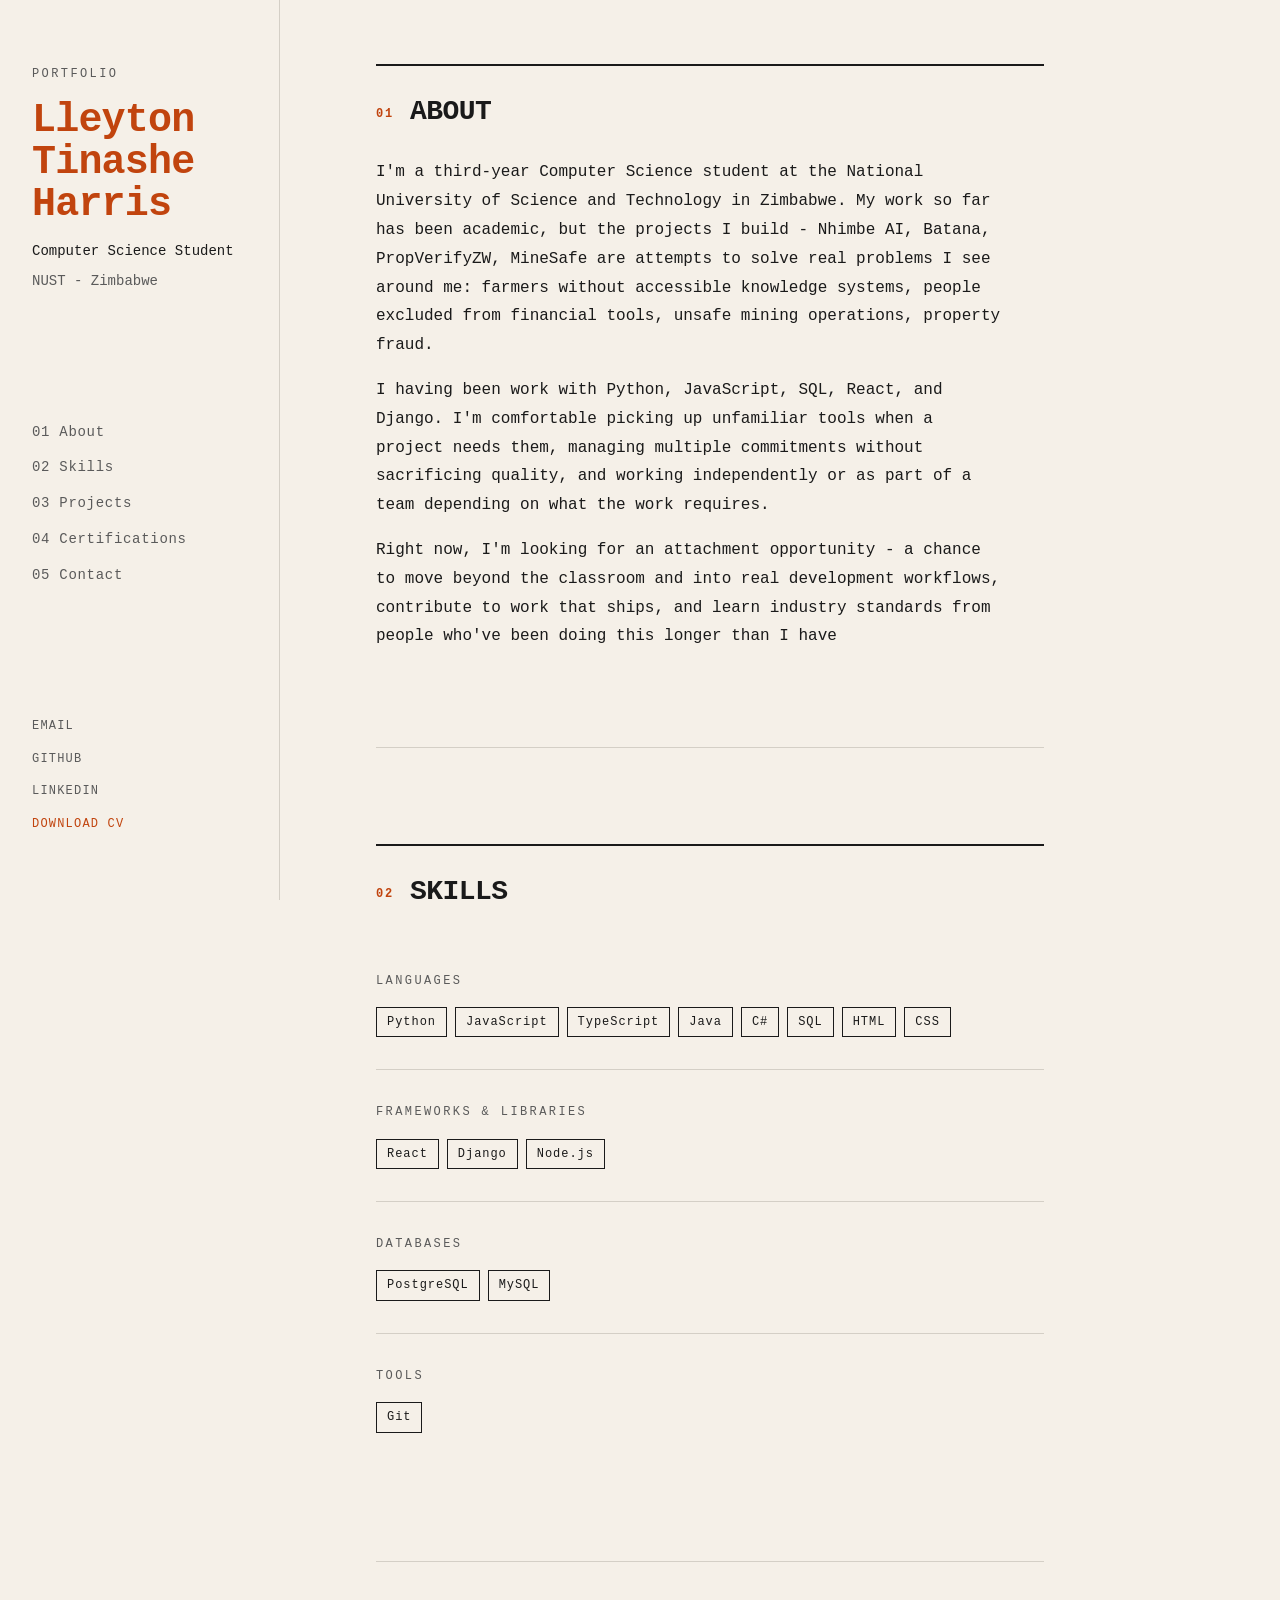
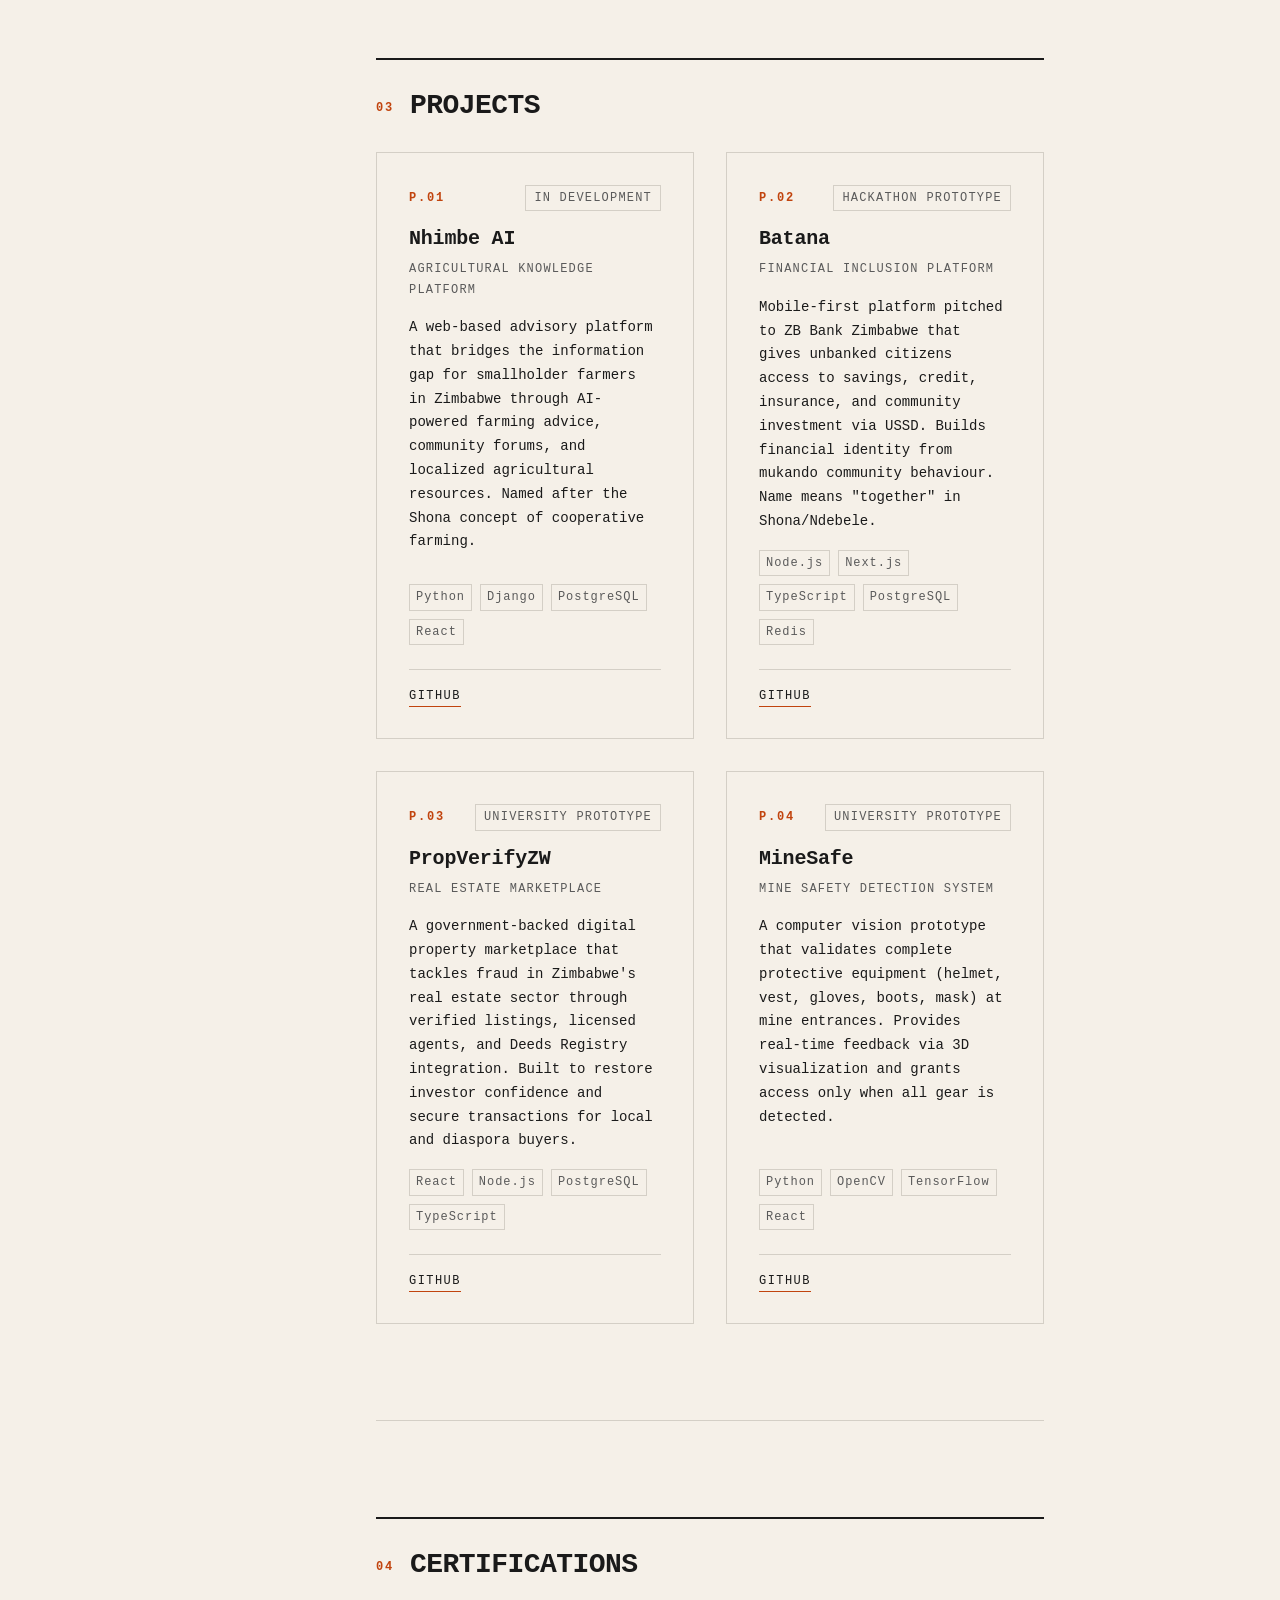
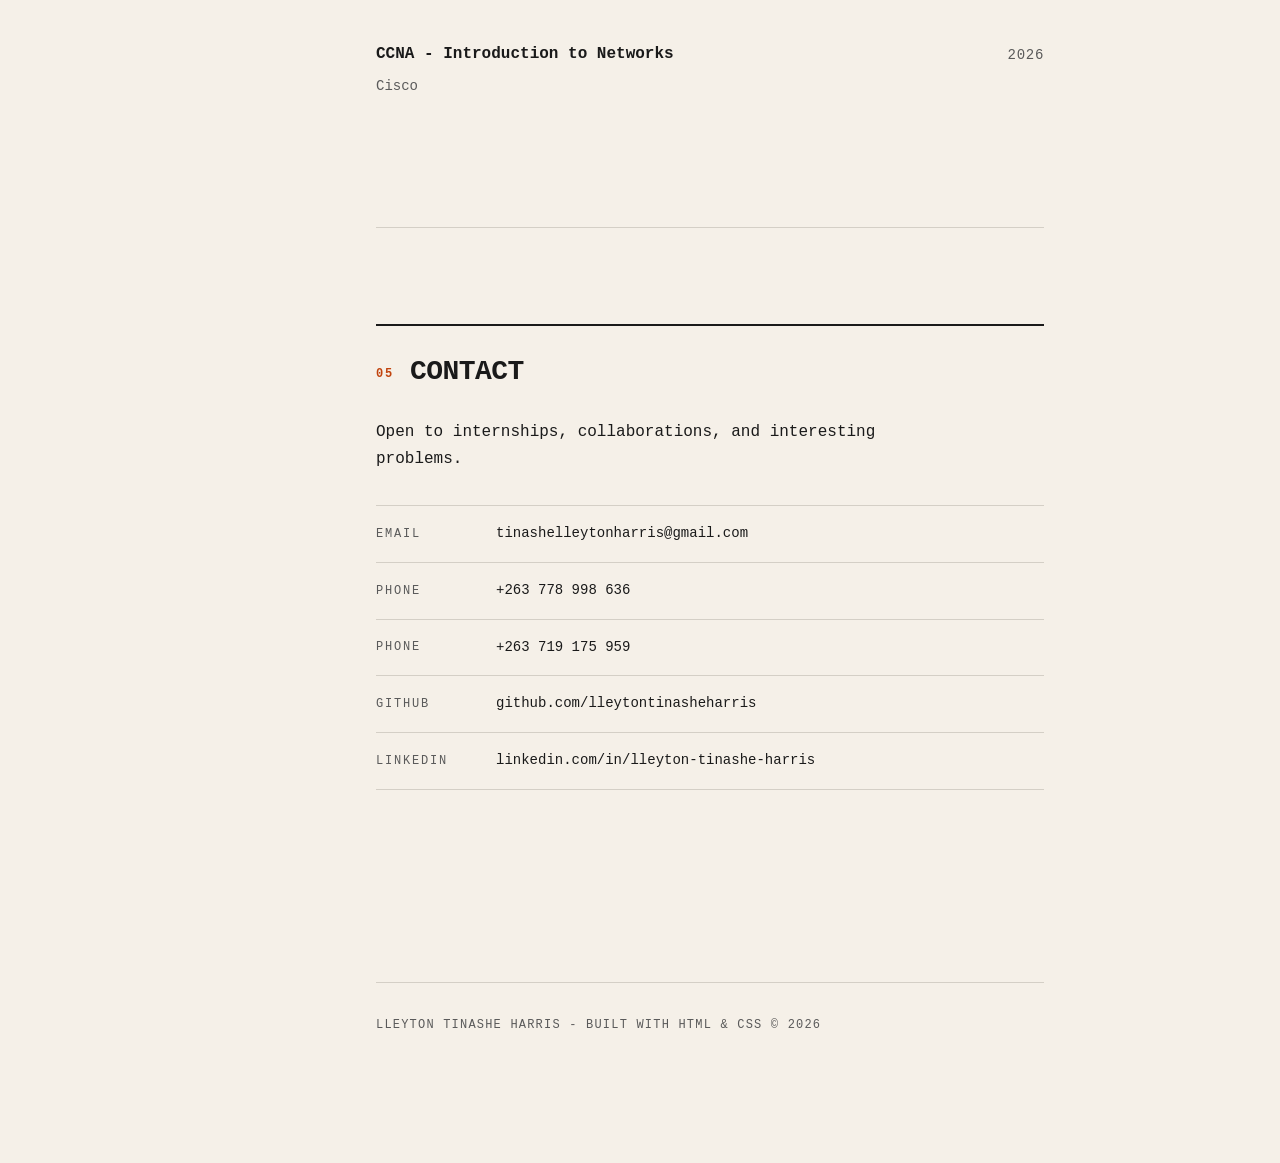
==== index.html @ 4289d94d "Improve skills section — bordered tags, add Java and C#" ====
<!DOCTYPE html>
<html lang="en">
  <head>
  <meta charset="UTF-8" />
  <meta name="viewport" content="width=device-width, initial-scale=1.0" />
  <meta
    name="description"
    content="Lleyton Tinashe Harris — Computer Science Student at NUST, Zimbabwe. 
    Builder of Nhimbe AI, Batana, PropVerifyZW, and MineSafe."
  />
  <meta name="author" content="Lleyton Tinashe Harris" />

  <!-- Open Graph -->
  <meta property="og:title" content="Lleyton Tinashe Harris — Portfolio" />
  <meta
    property="og:description"
    content="CS Student at NUST Zimbabwe. Building real solutions 
    for real African problems."
  />
  <meta property="og:type" content="website" />

  <!-- Favicons — all devices -->
  <link rel="icon" type="image/x-icon" href="favicon.ico" />
<link rel="icon" type="image/png" sizes="32x32" href="favicon-32x32.png" />
<link rel="icon" type="image/png" sizes="16x16" href="favicon-16x16.png" />
<link rel="apple-touch-icon" sizes="180x180" href="apple-touch-icon.png" />
<link rel="manifest" href="site.webmanifest" />

  <title>Lleyton Tinashe Harris</title>

  <link rel="stylesheet" href="style.css" />
</head>

  <body>

    <!-- ============================================================
         OUTER GRID WRAPPER
         Two columns: sidebar (fixed) + main (scrollable)
         On mobile this collapses to single column
    =============================================================== -->
    <div class="layout">


      <!-- ============================================================
           SIDEBAR
           Always visible. Contains identity + navigation + contact.
      =============================================================== -->
      <aside class="sidebar">

        <!-- Identity block -->
        <div class="sidebar__identity">
          <p class="sidebar__label">PORTFOLIO</p>
          <h1 class="sidebar__name">Lleyton<br />Tinashe<br />Harris</h1>
          <p class="sidebar__role">Computer Science Student</p>
          <p class="sidebar__institution">NUST - Zimbabwe</p>
        </div>

        <!-- Internal navigation -->
        <nav class="sidebar__nav" aria-label="Primary navigation">
          <ul>
            <li><a href="#about">01 About</a></li>
            <li><a href="#skills">02 Skills</a></li>
            <li><a href="#projects">03 Projects</a></li>
            <li><a href="#certifications">04 Certifications</a></li>
            <li><a href="#contact">05 Contact</a></li>
          </ul>
        </nav>

        <!-- Sidebar contact/links -->
        <div class="sidebar__links">

          <a
            href="mailto:tinashelleytonharris@gmail.com"
            class="sidebar__link"
          >
            Email
          </a>

          <a
            href="https://github.com/lleytontinasheharris"
            class="sidebar__link"
            target="_blank"
            rel="noopener noreferrer"
          >
            GitHub
          </a>

          <a
            href="https://linkedin.com/in/lleyton-tinashe-harris"
            class="sidebar__link"
            target="_blank"
            rel="noopener noreferrer"
          >
            LinkedIn
          </a>

          
          
          <a
             href="lleyton-harris-cv.pdf"
  class="sidebar__link sidebar__link--accent"
  download="Lleyton_Tinashe_Harris_CV.pdf"
          >
            Download CV
          </a>
         

        </div>

      </aside>
      <!-- /SIDEBAR -->


      <!-- ============================================================
           MAIN CONTENT
           Scrollable. Five sections.
      =============================================================== -->
      <main class="main">


        <!-- ── SECTION 01: ABOUT ──────────────────────────────────── -->
        <section id="about" class="section">

          <div class="section__header">
            <span class="section__number">01</span>
            <h2 class="section__title">About</h2>
          </div>

          <div class="section__body">

            
            <p>
               I'm a third-year Computer Science student at the National University of 
          Science and Technology in Zimbabwe. My work so far has been academic, but 
  the projects I build - Nhimbe AI, Batana, PropVerifyZW, MineSafe are 
  attempts to solve real problems I see around me: farmers without accessible 
  knowledge systems, people excluded from financial tools, unsafe mining 
  operations, property fraud.
            </p>
            <p>
               I having been work with Python, JavaScript, SQL, React, and Django. I'm 
  comfortable picking up unfamiliar tools when a project needs them, managing 
  multiple commitments without sacrificing quality, and working independently 
  or as part of a team depending on what the work requires.
            </p>
            <p>
              Right now, I'm looking for an attachment opportunity - a chance to move 
  beyond the classroom and into real development workflows, contribute to 
  work that ships, and learn industry standards from people who've been 
  doing this longer than I have
            </p>

          </div>

        </section>
        <!-- /ABOUT -->


        <!-- ── SECTION 02: SKILLS ─────────────────────────────────────── -->
<section id="skills" class="section">

  <div class="section__header">
    <span class="section__number">02</span>
    <h2 class="section__title">Skills</h2>
  </div>

  <div class="section__body">

    <div class="skills__group">
      <h3 class="skills__category">Languages</h3>
      <ul class="skills__list">
        <li class="skills__tag">Python</li>
        <li class="skills__tag">JavaScript</li>
        <li class="skills__tag">TypeScript</li>
        <li class="skills__tag">Java</li>
        <li class="skills__tag">C#</li>
        <li class="skills__tag">SQL</li>
        <li class="skills__tag">HTML</li>
        <li class="skills__tag">CSS</li>
      </ul>
    </div>

    <div class="skills__group">
      <h3 class="skills__category">Frameworks &amp; Libraries</h3>
      <ul class="skills__list">
        <li class="skills__tag">React</li>
        <li class="skills__tag">Django</li>
        <li class="skills__tag">Node.js</li>
      </ul>
    </div>

    <div class="skills__group">
      <h3 class="skills__category">Databases</h3>
      <ul class="skills__list">
        <li class="skills__tag">PostgreSQL</li>
        <li class="skills__tag">MySQL</li>
      </ul>
    </div>

    <div class="skills__group">
      <h3 class="skills__category">Tools</h3>
      <ul class="skills__list">
        <li class="skills__tag">Git</li>
      </ul>
    </div>

  </div>

</section>
<!-- /SKILLS -->
        <!-- /SKILLS -->


        <!-- ── SECTION 03: PROJECTS ───────────────────────────────── -->
<section id="projects" class="section">

  <div class="section__header">
    <span class="section__number">03</span>
    <h2 class="section__title">Projects</h2>
  </div>

  <div class="section__body">
    <div class="projects__grid">


      <!-- PROJECT 01: Nhimbe AI -->
      <article class="project">
        <div class="project__meta">
          <span class="project__index">P.01</span>
          <span class="project__status">In Development</span>
        </div>
        <h3 class="project__name">Nhimbe AI</h3>
        <p class="project__type">Agricultural Knowledge Platform</p>
        <p class="project__description">
          A web-based advisory platform that bridges the information gap 
          for smallholder farmers in Zimbabwe through AI-powered farming 
          advice, community forums, and localized agricultural resources. 
          Named after the Shona concept of cooperative farming.
        </p>
        <ul class="project__stack">
          <li>Python</li>
          <li>Django</li>
          <li>PostgreSQL</li>
          <li>React</li>
        </ul>
        <div class="project__links">
          <a href="https://github.com/lleytontinasheharris/NhimbeAI" class="project__link">GitHub</a>
        </div>
      </article>


      <!-- PROJECT 02: Batana -->
      <article class="project">
        <div class="project__meta">
          <span class="project__index">P.02</span>
          <span class="project__status">Hackathon Prototype</span>
        </div>
        <h3 class="project__name">Batana</h3>
        <p class="project__type">Financial Inclusion Platform</p>
        <p class="project__description">
          Mobile-first platform pitched to ZB Bank Zimbabwe that gives 
          unbanked citizens access to savings, credit, insurance, and 
          community investment via USSD. Builds financial identity from 
          mukando community behaviour. Name means "together" in Shona/Ndebele.
        </p>
        <ul class="project__stack">
          <li>Node.js</li>
          <li>Next.js</li>
          <li>TypeScript</li>
          <li>PostgreSQL</li>
          <li>Redis</li>
        </ul>
        <div class="project__links">
          <a href="https://github.com/lleytontinasheharris/Batana" class="project__link">GitHub</a>
        </div>
      </article>


      <!-- PROJECT 03: PropVerifyZW -->
      <article class="project">
        <div class="project__meta">
          <span class="project__index">P.03</span>
          <span class="project__status">University Prototype</span>
        </div>
        <h3 class="project__name">PropVerifyZW</h3>
        <p class="project__type">Real Estate Marketplace</p>
        <p class="project__description">
          A government-backed digital property marketplace that tackles 
          fraud in Zimbabwe's real estate sector through verified listings, 
          licensed agents, and Deeds Registry integration. Built to restore 
          investor confidence and secure transactions for local and diaspora buyers.
        </p>
        <ul class="project__stack">
          <li>React</li>
          <li>Node.js</li>
          <li>PostgreSQL</li>
          <li>TypeScript</li>
        </ul>
        <div class="project__links">
          <a href="https://github.com/lleytontinasheharris/PropVerifyZW" class="project__link">GitHub</a>
        </div>
      </article>


      <!-- PROJECT 04: MineSafe -->
      <article class="project">
        <div class="project__meta">
          <span class="project__index">P.04</span>
          <span class="project__status">University Prototype</span>
        </div>
        <h3 class="project__name">MineSafe</h3>
        <p class="project__type">Mine Safety Detection System</p>
        <p class="project__description">
          A computer vision prototype that validates complete protective 
          equipment (helmet, vest, gloves, boots, mask) at mine entrances. 
          Provides real-time feedback via 3D visualization and grants access 
          only when all gear is detected.
        </p>
        <ul class="project__stack">
          <li>Python</li>
          <li>OpenCV</li>
          <li>TensorFlow</li>
          <li>React</li>
        </ul>
        <div class="project__links">
          <a href="https://github.com/lleytontinasheharris/MineSafe" class="project__link">GitHub</a>
        </div>
      </article>


    </div>
  </div>

</section>
        <!-- /PROJECTS -->


        <!-- ── SECTION 04: CERTIFICATIONS ─────────────────────────── -->
        <section id="certifications" class="section">

          <div class="section__header">
            <span class="section__number">04</span>
            <h2 class="section__title">Certifications</h2>
          </div>

          <div class="section__body">

            <div class="cert">
              <div class="cert__body">
                <h3 class="cert__name">
                  CCNA - Introduction to Networks
                </h3>
                <p class="cert__issuer">Cisco</p>
                <!-- PLACEHOLDER: Confirm whether 2026 is
                     completion or expiry year -->
                <p class="cert__year">2026</p>
                <!-- PLACEHOLDER: Add credential ID and/or
                     verification URL if available -->
                <!--
                <p class="cert__id">Credential ID: [ID HERE]</p>
                <a
                  href="[VERIFICATION URL]"
                  class="cert__verify"
                  target="_blank"
                  rel="noopener noreferrer"
                >
                  Verify
                </a>
                -->
              </div>
            </div>

          </div>

        </section>
        <!-- /CERTIFICATIONS -->


        <!-- ── SECTION 05: CONTACT ────────────────────────────────── -->
        <section id="contact" class="section">

          <div class="section__header">
            <span class="section__number">05</span>
            <h2 class="section__title">Contact</h2>
          </div>

          <div class="section__body">

            <p class="contact__line">
              Open to internships,
              collaborations, and interesting problems.
            </p>

            <div class="contact__details">

              <div class="contact__item">
                <span class="contact__label">EMAIL</span>
                <a
                  href="mailto:tinashelleytonharris@gmail.com"
                  class="contact__value"
                >
                  tinashelleytonharris@gmail.com
                </a>
              </div>

              <div class="contact__item">
                <span class="contact__label">PHONE</span>
                <a
                  href="tel:+263778998636"
                  class="contact__value"
                >
                  +263 778 998 636
                </a>
              </div>

              <div class="contact__item">
                <span class="contact__label">PHONE</span>
                <a
                  href="tel:+263719175959"
                  class="contact__value"
                >
                  +263 719 175 959
                </a>
              </div>

              <div class="contact__item">
                <span class="contact__label">GITHUB</span>
                <a
                  href="https://github.com/lleytontinasheharris"
                  class="contact__value"
                  target="_blank"
                  rel="noopener noreferrer"
                >
                  github.com/lleytontinasheharris
                </a>
              </div>

              <div class="contact__item">
                <span class="contact__label">LINKEDIN</span>
                <a
                  href="https://www.linkedin.com/in/lleyton-tinashe-harris-aba367307"
                  class="contact__value"
                  target="_blank"
                  rel="noopener noreferrer"
                >
                  linkedin.com/in/lleyton-tinashe-harris
                </a>
              </div>

            </div>

          </div>

        </section>
        <!-- /CONTACT -->


        <!-- Footer — inside main, below all sections -->
        <footer class="footer">
          <p>
            Lleyton Tinashe Harris -
            Built with HTML & CSS
            <!-- PLACEHOLDER: Update year if needed -->
            &copy; 2026
          </p>
        </footer>


      </main>
      <!-- /MAIN -->


    </div>
    <!-- /LAYOUT -->

  </body>
</html>
---- style.css ----
/* ================================================================
   LLEYTON TINASHE HARRIS — PORTFOLIO
   style.css
   
   Structure of this file:
   1. CSS Custom Properties (variables)
   2. Reset & Base
   3. Layout (Grid — sidebar + main)
   4. Sidebar
   5. Section structure (shared)
   6. About section
   7. Skills section
   8. Projects section
   9. Certifications section
   10. Contact section
   11. Footer
   12. Responsive (mobile — below 768px)
================================================================ */


/* ================================================================
   1. CSS CUSTOM PROPERTIES
   All colours, spacing, and font sizes defined once here.
   Change a value here and it updates everywhere.
================================================================ */

:root {

  /* Colour palette — 3 colours only */
  --color-bg:         #F5F0E8;   /* Aged paper — warm off-white        */
  --color-ink:        #1A1A1A;   /* Ink black — all text               */
  --color-accent:     #C1440E;   /* Oxide red — used sparingly         */

  /* Derived shades — still within the palette, not new colours */
  --color-ink-muted:  #5A5A5A;   /* For secondary text, labels         */
  --color-border:     #D4CFC6;   /* Subtle border — warm, not grey     */

  /* Typography */
  --font-primary: 'Courier New', Courier, monospace;

  /* Font sizes — desktop */
  --size-xs:    0.75rem;    /*  12px — labels, metadata     */
  --size-sm:    0.875rem;   /*  14px — secondary text       */
  --size-base:  1rem;       /*  16px — body text            */
  --size-md:    1.25rem;    /*  20px — project names        */
  --size-lg:    1.75rem;    /*  28px — section titles       */
  --size-xl:    2.5rem;     /*  40px — sidebar name         */
  --size-xxl:   3.5rem;     /*  56px — sidebar name large   */

  /* Spacing scale */
  --space-xs:   0.5rem;     /*   8px */
  --space-sm:   1rem;       /*  16px */
  --space-md:   2rem;       /*  32px */
  --space-lg:   4rem;       /*  64px */
  --space-xl:   6rem;       /*  96px */

  /* Layout */
  --sidebar-width: 280px;
}


/* ================================================================
   2. RESET & BASE
   Minimal reset — removes browser defaults that would fight the
   design. Sets the typographic and colour foundation.
================================================================ */

*,
*::before,
*::after {
  box-sizing: border-box;
  margin: 0;
  padding: 0;
}

html {
  /* Smooth scrolling for the sidebar anchor links */
  scroll-behavior: smooth;

  /* Prevents layout shift on pages with/without scrollbar */
  scrollbar-gutter: stable;
}

body {
  font-family: var(--font-primary);
  font-size: var(--size-base);
  line-height: 1.7;
  color: var(--color-ink);
  background-color: var(--color-bg);

  /* Prevents horizontal overflow on mobile */
  overflow-x: hidden;
}

/* Remove default list styles — we control this per component */
ul {
  list-style: none;
}

/* Base link reset — we style links per component */
a {
  color: inherit;
  text-decoration: none;
}

/* Images never overflow their container */
img {
  max-width: 100%;
  display: block;
}

/* Remove default button styles if we ever add one */
button {
  font-family: var(--font-primary);
  cursor: pointer;
  border: none;
  background: none;
}


/* ================================================================
   3. LAYOUT
   CSS Grid — two columns on desktop.
   Sidebar is fixed width. Main takes all remaining space.
================================================================ */

.layout {
  display: grid;
  grid-template-columns: var(--sidebar-width) 1fr;
  min-height: 100vh;
}


/* ================================================================
   4. SIDEBAR
   Fixed to the viewport. Always visible while main scrolls.
   Contains identity, navigation, and external links.
================================================================ */

.sidebar {
  position: sticky;
  top: 0;
  height: 100vh;

  /* Stacks identity, nav, and links vertically with space between */
  display: flex;
  flex-direction: column;
  justify-content: space-between;

  padding: var(--space-lg) var(--space-md);

  /* Right border separates sidebar from main — using warm border */
  border-right: 1px solid var(--color-border);

  /* Sidebar does not scroll with the page */
  overflow: hidden;
}

/* ── Sidebar: Identity block ──────────────────────────────────── */

.sidebar__label {
  font-size: var(--size-xs);
  letter-spacing: 0.2em;
  color: var(--color-ink-muted);
  margin-bottom: var(--space-sm);
}

.sidebar__name {
  /* The largest text on the page — your name dominates the sidebar */
  font-size: var(--size-xl);
  font-weight: bold;
  line-height: 1.05;
  letter-spacing: -0.02em;

  /* Oxide red — your name is the one accent use in the sidebar */
  color: var(--color-accent);

  margin-bottom: var(--space-sm);
}

.sidebar__role {
  font-size: var(--size-sm);
  color: var(--color-ink);
  line-height: 1.4;
}

.sidebar__institution {
  font-size: var(--size-sm);
  color: var(--color-ink-muted);
  margin-top: var(--space-xs);
}

/* ── Sidebar: Navigation ──────────────────────────────────────── */

.sidebar__nav ul {
  display: flex;
  flex-direction: column;
  gap: var(--space-xs);
}

.sidebar__nav a {
  font-size: var(--size-sm);
  color: var(--color-ink-muted);
  letter-spacing: 0.05em;
  display: inline-block;
  padding: 2px 0;

  /* Underline grows from left on hover — CSS only, no JS */
  position: relative;
}

.sidebar__nav a::after {
  content: '';
  position: absolute;
  bottom: 0;
  left: 0;
  width: 0;
  height: 1px;
  background-color: var(--color-accent);

  /* Transition for the underline — this is the one motion we allow */
  transition: width 0.2s ease;
}

.sidebar__nav a:hover {
  color: var(--color-ink);
}

.sidebar__nav a:hover::after {
  width: 100%;
}

/* ── Sidebar: External links ──────────────────────────────────── */

.sidebar__links {
  display: flex;
  flex-direction: column;
  gap: var(--space-xs);
}

.sidebar__link {
  font-size: var(--size-xs);
  letter-spacing: 0.1em;
  color: var(--color-ink-muted);
  text-transform: uppercase;
  display: inline-block;
  padding: 2px 0;

  /* Same underline treatment as nav */
  position: relative;
}

.sidebar__link::after {
  content: '';
  position: absolute;
  bottom: 0;
  left: 0;
  width: 0;
  height: 1px;
  background-color: var(--color-accent);
  transition: width 0.2s ease;
}

.sidebar__link:hover {
  color: var(--color-ink);
}

.sidebar__link:hover::after {
  width: 100%;
}

/* Accent variant — for CV download link when added */
.sidebar__link--accent {
  color: var(--color-accent);
}


/* ================================================================
   5. SECTION STRUCTURE (shared across all sections)
   Consistent vertical rhythm and header treatment.
================================================================ */

.main {
  /* Generous left padding — content doesn't crowd the sidebar border */
  padding: var(--space-lg) var(--space-xl);
  max-width: 860px;
}

.section {
  /* Large vertical gap between sections — breathing room */
  padding-bottom: var(--space-xl);
  border-bottom: 1px solid var(--color-border);
  margin-bottom: var(--space-xl);
}

/* Last section doesn't need a bottom border */
.section:last-of-type {
  border-bottom: none;
}

/* ── Section header: number + title ──────────────────────────── */

.section__header {
  display: flex;
  align-items: baseline;
  gap: var(--space-sm);
  margin-bottom: var(--space-md);

  /* Thin top border above each section header — editorial rule */
  padding-top: var(--space-md);
  border-top: 2px solid var(--color-ink);
}

.section__number {
  font-size: var(--size-xs);
  letter-spacing: 0.15em;
  color: var(--color-accent);
  font-weight: bold;

  /* Aligns number with the baseline of the title */
  position: relative;
  top: -2px;
}

.section__title {
  font-size: var(--size-lg);
  font-weight: bold;
  letter-spacing: -0.02em;
  line-height: 1;
  text-transform: uppercase;
}

.section__body {
  /* All content within a section shares this left offset — 
     creates a clean column of content separate from the header */
  padding-left: 0;
}


/* ================================================================
   6. ABOUT SECTION
================================================================ */

#about .section__body p {
  font-size: var(--size-base);
  line-height: 1.8;
  color: var(--color-ink);
  max-width: 65ch;  /* ~65 characters per line — optimal readability */
  margin-bottom: var(--space-sm);
}

#about .section__body p:last-child {
  margin-bottom: 0;
}


/* ================================================================
   7. SKILLS SECTION
================================================================ */

.skills__group {
  padding: var(--space-md) 0;
  border-bottom: 1px solid var(--color-border);
}

.skills__group:last-child {
  border-bottom: none;
}

.skills__category {
  font-size: var(--size-xs);
  letter-spacing: 0.2em;
  text-transform: uppercase;
  color: var(--color-ink-muted);
  font-weight: normal;
  margin-bottom: var(--space-sm);
}

.skills__list {
  display: flex;
  flex-wrap: wrap;
  gap: var(--space-xs);
}

/* ── The tag itself ───────────────────────────────────────────── */

.skills__tag {
  font-family: var(--font-primary);
  font-size: var(--size-xs);
  letter-spacing: 0.08em;
  color: var(--color-ink);

  /* The border is what defines each tag */
  border: 1px solid var(--color-ink);
  padding: 4px 10px;

  /* Subtle transition — tag responds to hover */
  transition: 
    background-color 0.15s ease,
    color 0.15s ease;

  /* Prevent tags from shrinking weirdly on small screens */
  white-space: nowrap;
}

/* On hover — ink inverts (background fills, text goes light) */
.skills__tag:hover {
  background-color: var(--color-ink);
  color: var(--color-bg);
}


/* ================================================================
   8. PROJECTS SECTION
================================================================ */

.projects__grid {
  display: grid;
  grid-template-columns: 1fr 1fr;
  gap: var(--space-md);
}

.project {
  /* Clean border — no shadow, no glow, no radius */
  border: 1px solid var(--color-border);
  padding: var(--space-md);

  /* Flex column so links always sit at the bottom */
  display: flex;
  flex-direction: column;
  gap: var(--space-xs);
}

/* ── Project: top meta row (index + status) ───────────────────── */

.project__meta {
  display: flex;
  justify-content: space-between;
  align-items: center;
  margin-bottom: var(--space-xs);
}

.project__index {
  font-size: var(--size-xs);
  letter-spacing: 0.15em;
  color: var(--color-accent);
  font-weight: bold;
}

.project__status {
  font-size: var(--size-xs);
  letter-spacing: 0.1em;
  text-transform: uppercase;
  color: var(--color-ink-muted);

  /* Subtle border around status — contained, minimal */
  border: 1px solid var(--color-border);
  padding: 2px var(--space-xs);
}

/* ── Project: name and type ───────────────────────────────────── */

.project__name {
  font-size: var(--size-md);
  font-weight: bold;
  letter-spacing: -0.01em;
  line-height: 1.2;
}

.project__type {
  font-size: var(--size-xs);
  letter-spacing: 0.1em;
  text-transform: uppercase;
  color: var(--color-ink-muted);
}

/* ── Project: description ─────────────────────────────────────── */

.project__description {
  font-size: var(--size-sm);
  line-height: 1.7;
  color: var(--color-ink);
  margin-top: var(--space-xs);

  /* Push everything below this to the bottom */
  flex-grow: 1;
}

/* ── Project: tech stack ──────────────────────────────────────── */

.project__stack {
  display: flex;
  flex-wrap: wrap;
  gap: var(--space-xs);
  margin-top: var(--space-xs);
}

.project__stack li {
  font-size: var(--size-xs);
  letter-spacing: 0.08em;
  color: var(--color-ink-muted);
  border: 1px solid var(--color-border);
  padding: 2px 6px;
}

/* ── Project: links ───────────────────────────────────────────── */

.project__links {
  display: flex;
  gap: var(--space-sm);
  margin-top: var(--space-sm);
  padding-top: var(--space-sm);

  /* Thin line separates links from content above */
  border-top: 1px solid var(--color-border);
}

.project__link {
  font-size: var(--size-xs);
  letter-spacing: 0.12em;
  text-transform: uppercase;
  color: var(--color-ink);
  position: relative;
}

.project__link::after {
  content: '';
  position: absolute;
  bottom: -1px;
  left: 0;
  width: 100%;
  height: 1px;

  /* Accent underline — always visible on project links,
     not just on hover. Draws the eye to the action. */
  background-color: var(--color-accent);
}

.project__link:hover {
  color: var(--color-accent);
}


/* ================================================================
   9. CERTIFICATIONS SECTION
================================================================ */

.cert {
  padding: var(--space-md) 0;
  border-bottom: 1px solid var(--color-border);
}

.cert:last-child {
  border-bottom: none;
}

.cert__body {
  display: grid;
  grid-template-columns: 1fr auto;
  align-items: start;
  column-gap: var(--space-md);
}

.cert__name {
  font-size: var(--size-base);
  font-weight: bold;
  line-height: 1.3;
  grid-column: 1;
}

.cert__issuer {
  font-size: var(--size-sm);
  color: var(--color-ink-muted);
  margin-top: var(--space-xs);
  grid-column: 1;
}

.cert__year {
  font-size: var(--size-sm);
  color: var(--color-ink-muted);
  letter-spacing: 0.05em;

  /* Year sits top-right of the cert row */
  grid-column: 2;
  grid-row: 1;
  text-align: right;
}

.cert__id {
  font-size: var(--size-xs);
  color: var(--color-ink-muted);
  margin-top: var(--space-xs);
  grid-column: 1 / -1;
}

.cert__verify {
  font-size: var(--size-xs);
  letter-spacing: 0.1em;
  text-transform: uppercase;
  color: var(--color-accent);
  position: relative;
  display: inline-block;
  margin-top: var(--space-xs);
}

.cert__verify::after {
  content: '';
  position: absolute;
  bottom: -1px;
  left: 0;
  width: 100%;
  height: 1px;
  background-color: var(--color-accent);
}


/* ================================================================
   10. CONTACT SECTION
================================================================ */

.contact__line {
  font-size: var(--size-base);
  color: var(--color-ink);
  max-width: 55ch;
  margin-bottom: var(--space-md);
  line-height: 1.7;
}

.contact__details {
  display: flex;
  flex-direction: column;

  /* No gap — borders between items create the separation */
  gap: 0;
}

.contact__item {
  display: grid;
  grid-template-columns: 120px 1fr;
  align-items: center;
  padding: var(--space-sm) 0;
  border-bottom: 1px solid var(--color-border);
}

.contact__item:first-child {
  border-top: 1px solid var(--color-border);
}

.contact__label {
  font-size: var(--size-xs);
  letter-spacing: 0.15em;
  text-transform: uppercase;
  color: var(--color-ink-muted);
}

.contact__value {
  font-size: var(--size-sm);
  color: var(--color-ink);
  position: relative;
  display: inline-block;
}

.contact__value::after {
  content: '';
  position: absolute;
  bottom: -1px;
  left: 0;
  width: 0;
  height: 1px;
  background-color: var(--color-accent);
  transition: width 0.2s ease;
}

.contact__value:hover::after {
  width: 100%;
}

.contact__value:hover {
  color: var(--color-accent);
}


/* ================================================================
   11. FOOTER
================================================================ */

.footer {
  padding: var(--space-md) 0 var(--space-lg);
  border-top: 1px solid var(--color-border);
  margin-top: var(--space-md);
}

.footer p {
  font-size: var(--size-xs);
  letter-spacing: 0.1em;
  color: var(--color-ink-muted);
  text-transform: uppercase;
}


/* ================================================================
   12. RESPONSIVE — MOBILE (below 768px)
   Sidebar becomes a top strip.
   All grid layouts collapse to single column.
================================================================ */

@media (max-width: 768px) {

  /* Collapse the two-column layout to single column */
  .layout {
    grid-template-columns: 1fr;
  }

  /* ── Sidebar becomes a horizontal top bar ─────────────────── */
  .sidebar {
    position: static;      /* No longer sticky — flows with page    */
    height: auto;          /* No longer full viewport height         */
    flex-direction: row;   /* Identity and links sit side by side    */
    align-items: center;
    justify-content: space-between;
    padding: var(--space-sm) var(--space-md);
    border-right: none;
    border-bottom: 1px solid var(--color-border);

    /* Sticks to top of viewport as user scrolls */
    position: sticky;
    top: 0;
    z-index: 100;
    background-color: var(--color-bg);
  }

  /* Hide nav and links in mobile sidebar — too cramped */
  .sidebar__nav,
  .sidebar__links,
  .sidebar__label,
  .sidebar__institution {
    display: none;
  }

  /* Name is smaller in the mobile top bar */
  .sidebar__name {
    font-size: var(--size-md);
    line-height: 1.2;
  }

  .sidebar__role {
    font-size: var(--size-xs);
  }

  /* ── Main content: reduce padding on mobile ───────────────── */
  .main {
    padding: var(--space-md) var(--space-sm);
  }

  /* ── Projects: single column on mobile ───────────────────── */
  .projects__grid {
    grid-template-columns: 1fr;
  }

  /* ── Skills: stack category above list ───────────────────── */
  .skills__group {
    grid-template-columns: 1fr;
    gap: var(--space-xs);
  }

  /* ── Contact: label above value ──────────────────────────── */
  .contact__item {
    grid-template-columns: 1fr;
    gap: 2px;
    padding: var(--space-sm) 0;
  }

  /* ── Cert: stack year below name on mobile ────────────────── */
  .cert__body {
    grid-template-columns: 1fr;
  }

  .cert__year {
    grid-column: 1;
    grid-row: auto;
    text-align: left;
  }

}
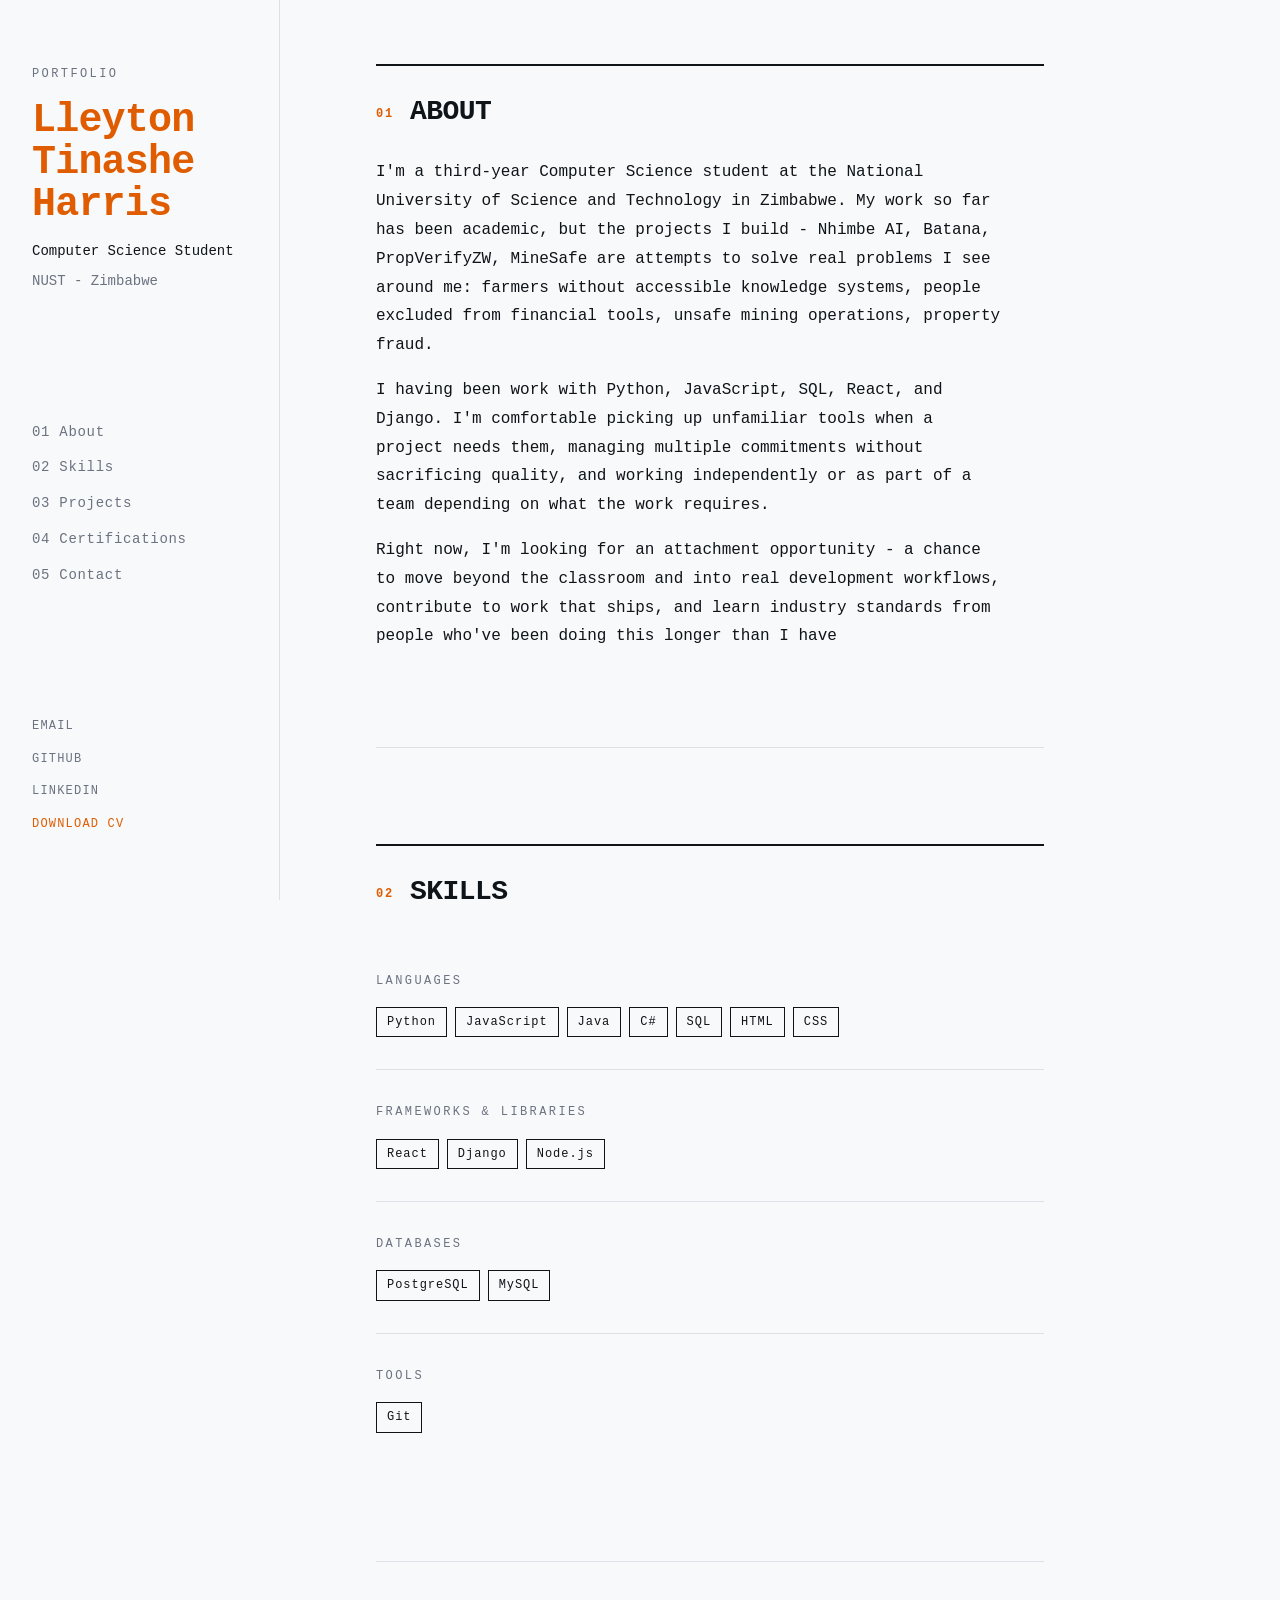
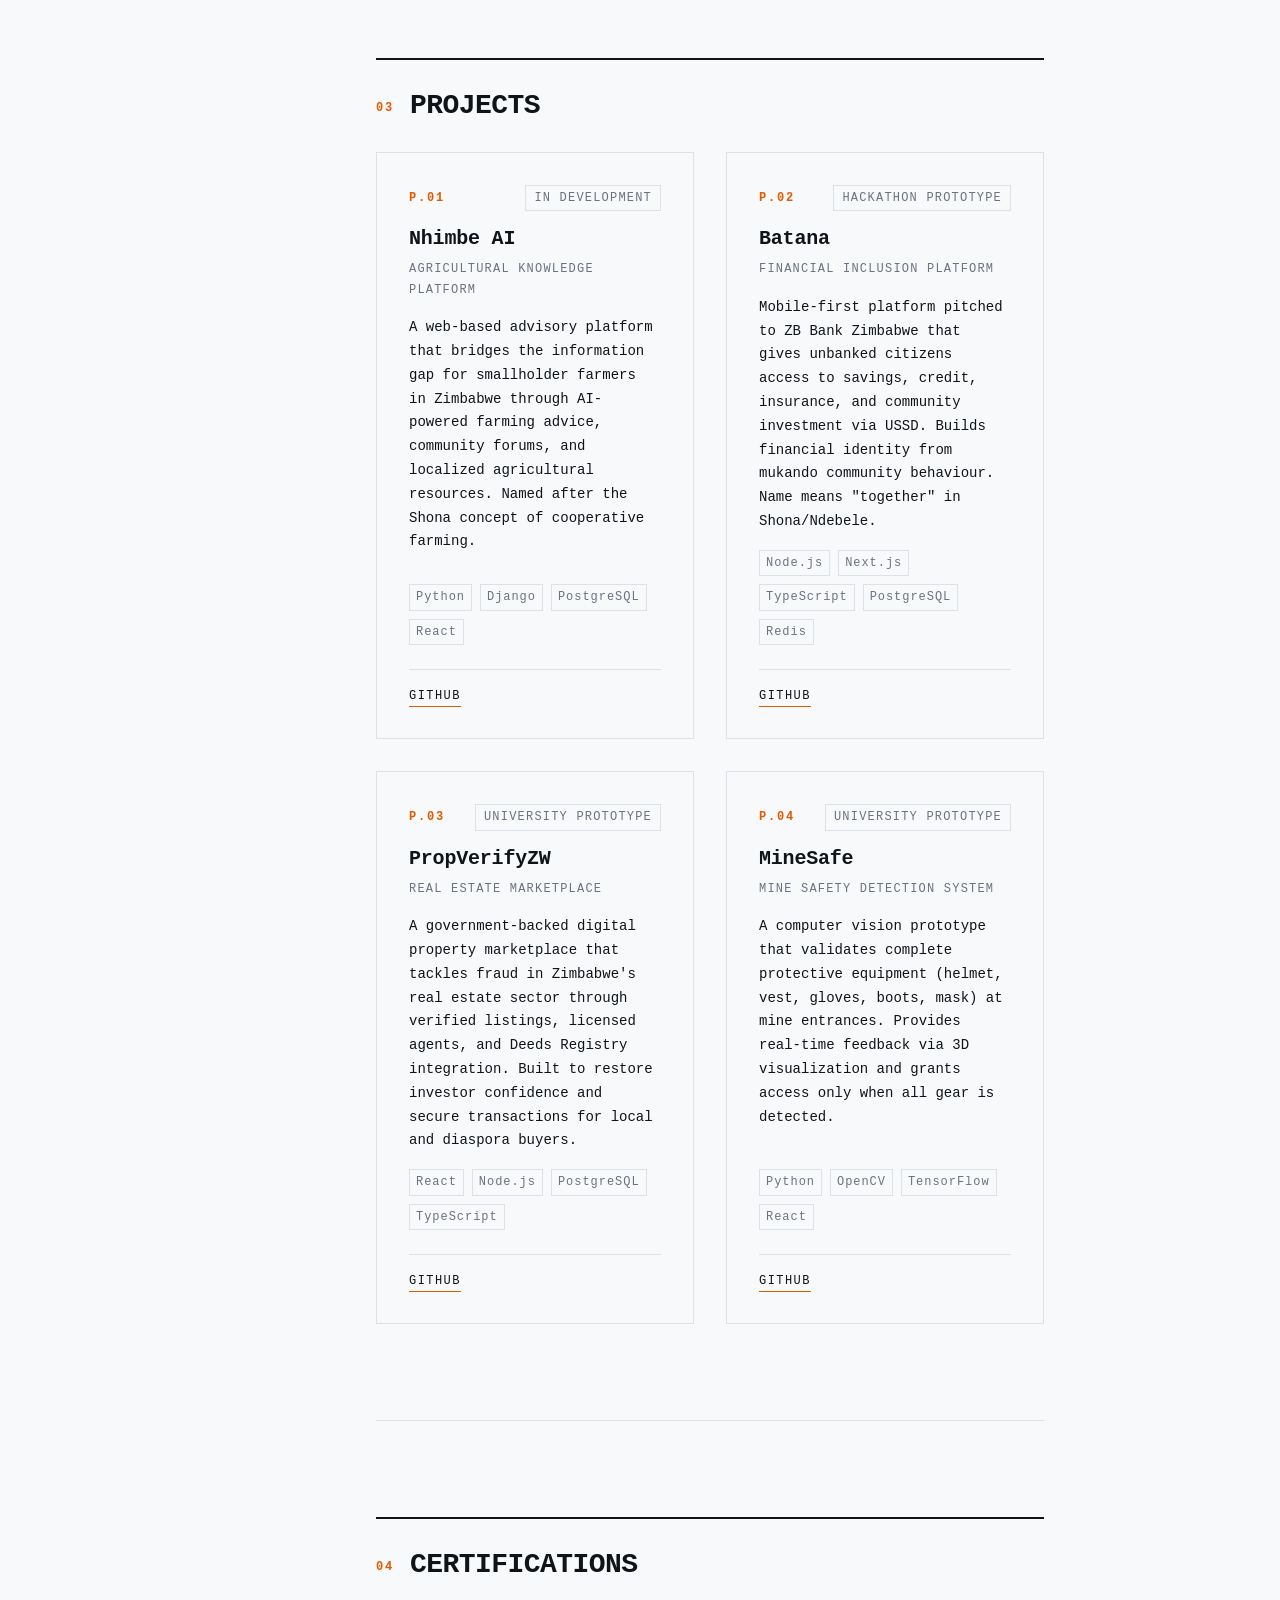
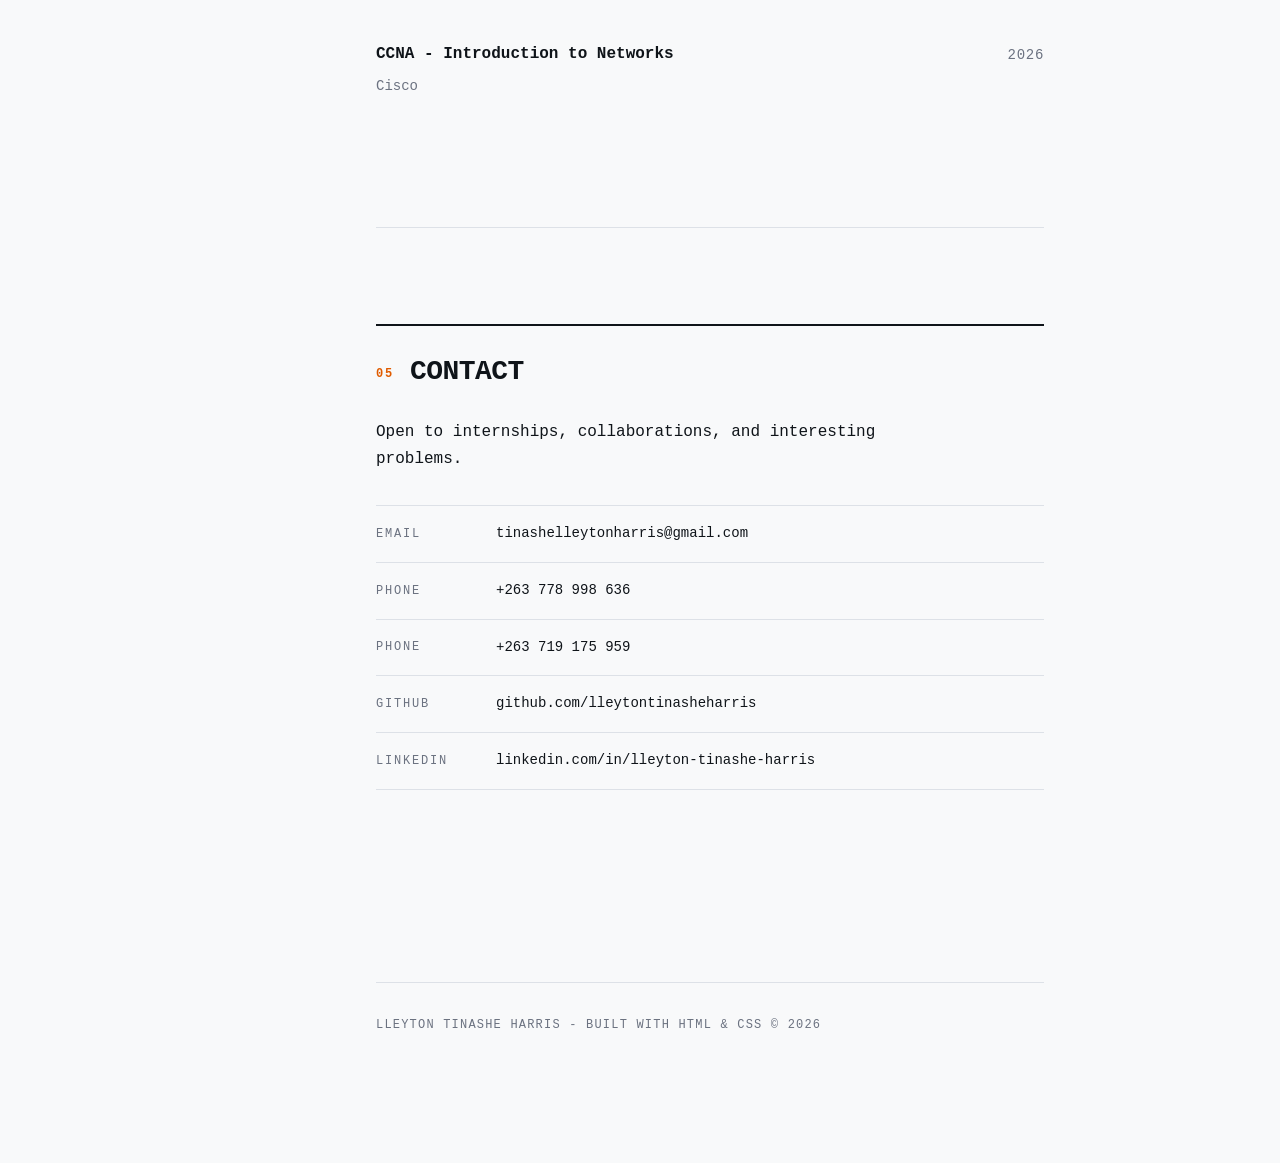
==== commit 0009addf: "Update colour palette to Steel and Amber" ====
--- a/index.html
+++ b/index.html
@@ -171,7 +171,6 @@
       <ul class="skills__list">
         <li class="skills__tag">Python</li>
         <li class="skills__tag">JavaScript</li>
-        <li class="skills__tag">TypeScript</li>
         <li class="skills__tag">Java</li>
         <li class="skills__tag">C#</li>
         <li class="skills__tag">SQL</li>
--- a/style.css
+++ b/style.css
@@ -19,42 +19,39 @@
 
 
 /* ================================================================
+  /* ================================================================
    1. CSS CUSTOM PROPERTIES
-   All colours, spacing, and font sizes defined once here.
-   Change a value here and it updates everywhere.
 ================================================================ */
 
 :root {
 
-  /* Colour palette — 3 colours only */
-  --color-bg:         #F5F0E8;   /* Aged paper — warm off-white        */
-  --color-ink:        #1A1A1A;   /* Ink black — all text               */
-  --color-accent:     #C1440E;   /* Oxide red — used sparingly         */
-
-  /* Derived shades — still within the palette, not new colours */
-  --color-ink-muted:  #5A5A5A;   /* For secondary text, labels         */
-  --color-border:     #D4CFC6;   /* Subtle border — warm, not grey     */
-
-  /* Typography */
+  /* Colour palette — Steel & Amber */
+  --color-bg:         #F8F9FA;   /* Clean steel white             */
+  --color-ink:        #0F1419;   /* Deep charcoal                 */
+  --color-accent:     #E05C00;   /* Burnt amber                   */
+  --color-ink-muted:  #6B7280;   /* Cool grey                     */
+  --color-border:     #DDE1E7;   /* Steel border                  */
+
+  /* Typography — unchanged */
   --font-primary: 'Courier New', Courier, monospace;
 
-  /* Font sizes — desktop */
-  --size-xs:    0.75rem;    /*  12px — labels, metadata     */
-  --size-sm:    0.875rem;   /*  14px — secondary text       */
-  --size-base:  1rem;       /*  16px — body text            */
-  --size-md:    1.25rem;    /*  20px — project names        */
-  --size-lg:    1.75rem;    /*  28px — section titles       */
-  --size-xl:    2.5rem;     /*  40px — sidebar name         */
-  --size-xxl:   3.5rem;     /*  56px — sidebar name large   */
-
-  /* Spacing scale */
-  --space-xs:   0.5rem;     /*   8px */
-  --space-sm:   1rem;       /*  16px */
-  --space-md:   2rem;       /*  32px */
-  --space-lg:   4rem;       /*  64px */
-  --space-xl:   6rem;       /*  96px */
-
-  /* Layout */
+  /* Font sizes — unchanged */
+  --size-xs:    0.75rem;
+  --size-sm:    0.875rem;
+  --size-base:  1rem;
+  --size-md:    1.25rem;
+  --size-lg:    1.75rem;
+  --size-xl:    2.5rem;
+  --size-xxl:   3.5rem;
+
+  /* Spacing — unchanged */
+  --space-xs:   0.5rem;
+  --space-sm:   1rem;
+  --space-md:   2rem;
+  --space-lg:   4rem;
+  --space-xl:   6rem;
+
+  /* Layout — unchanged */
   --sidebar-width: 280px;
 }
 
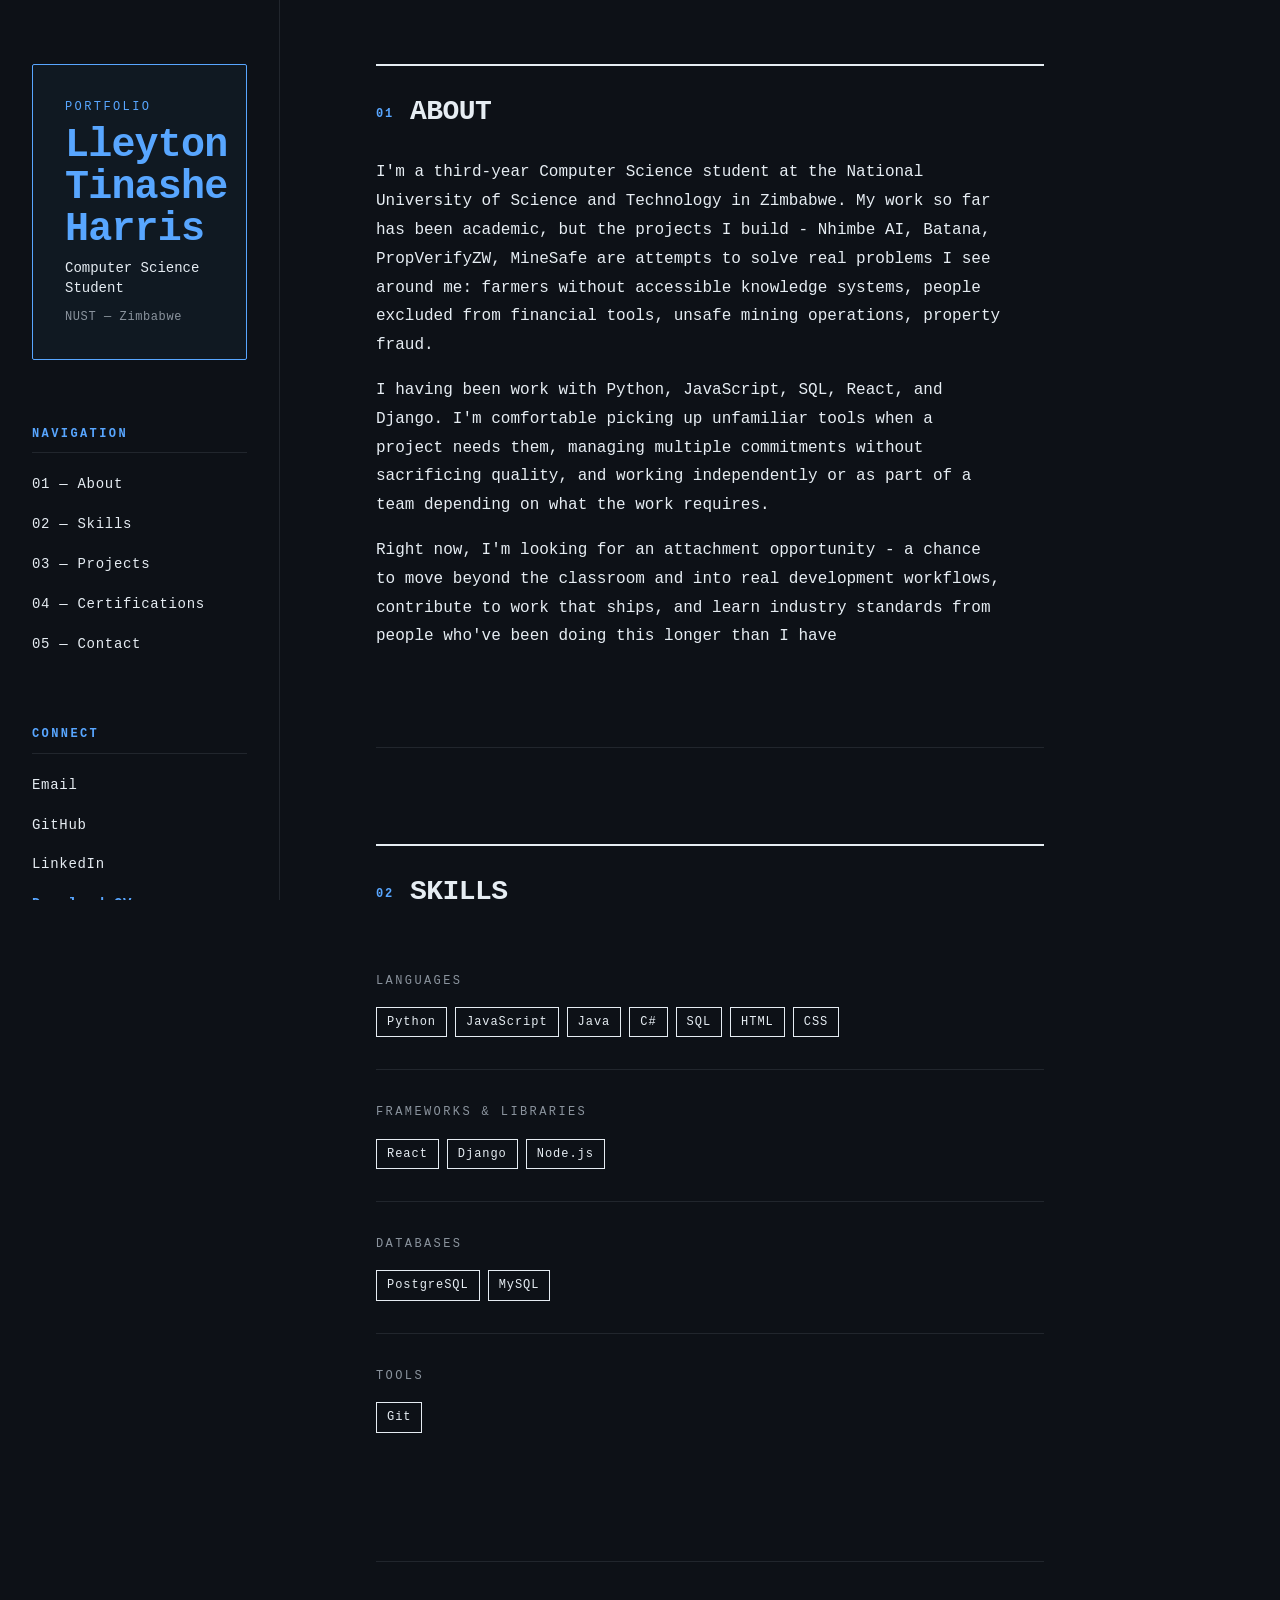
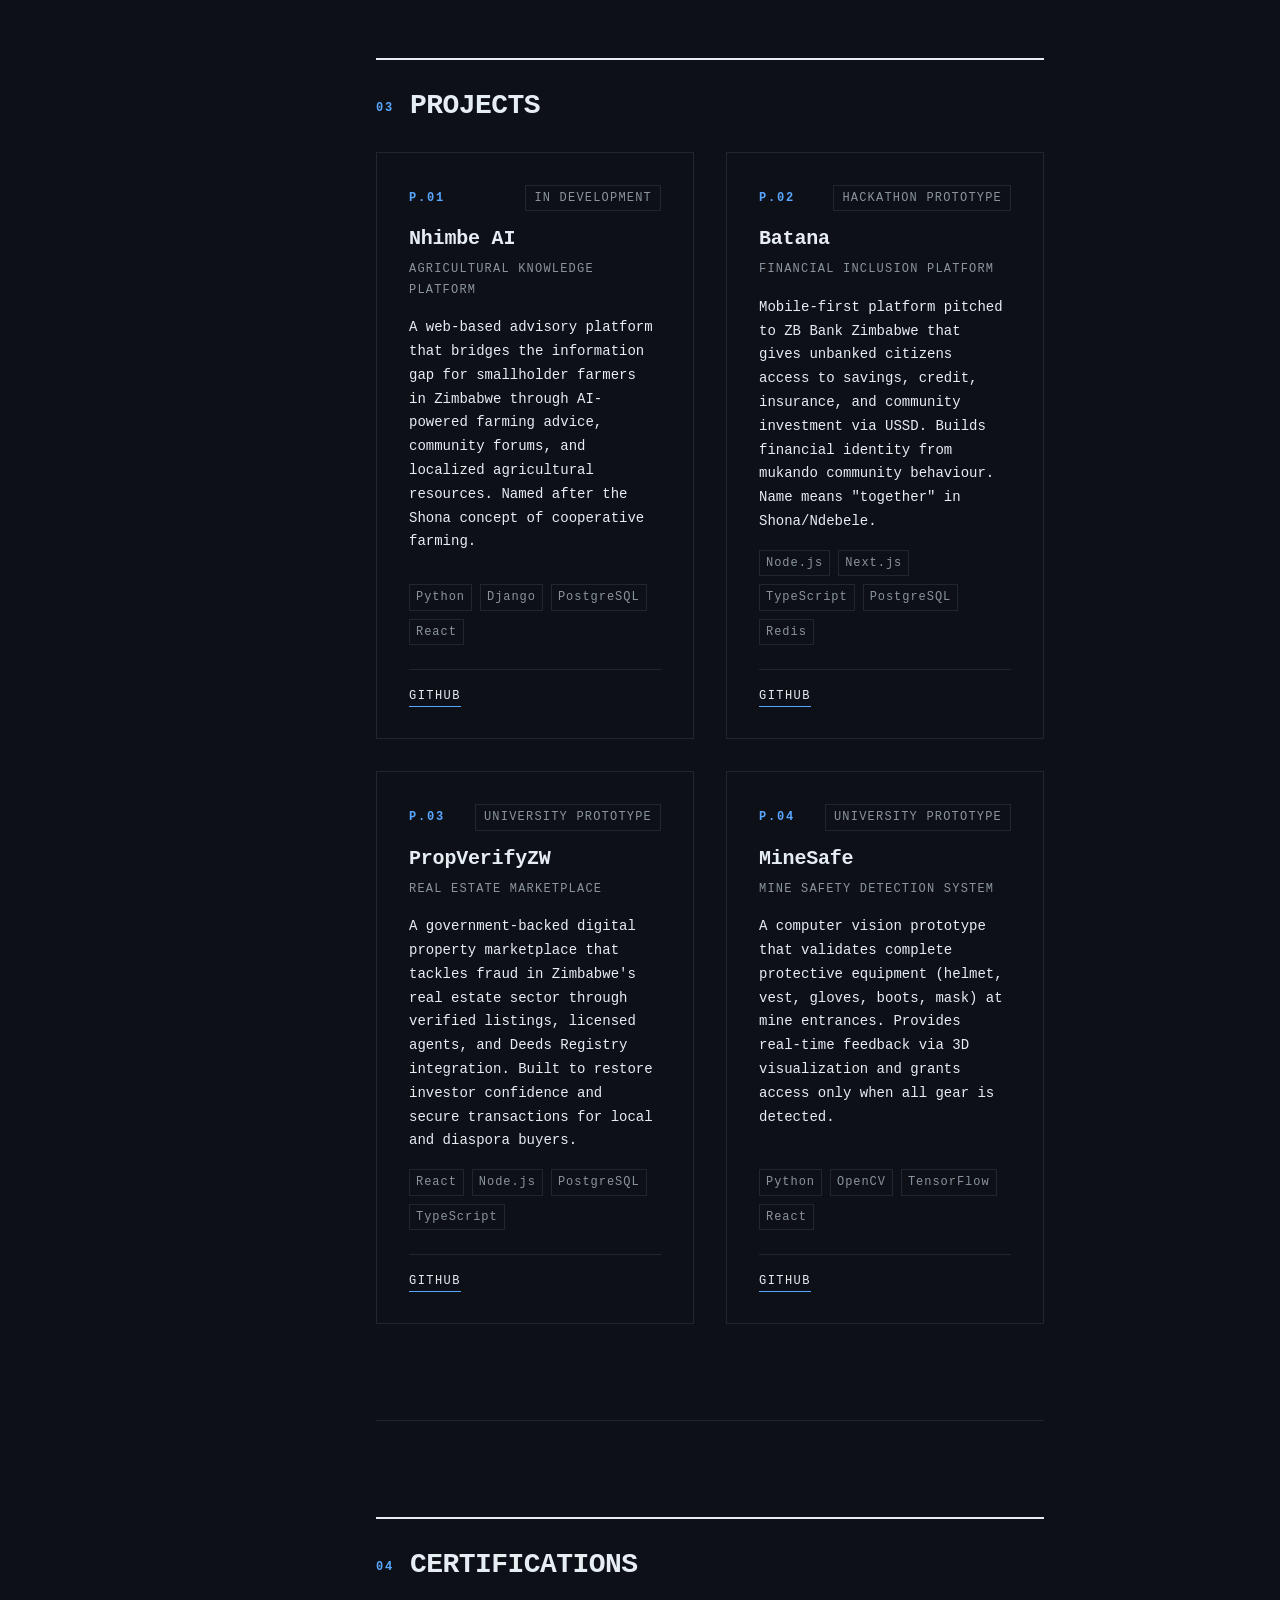
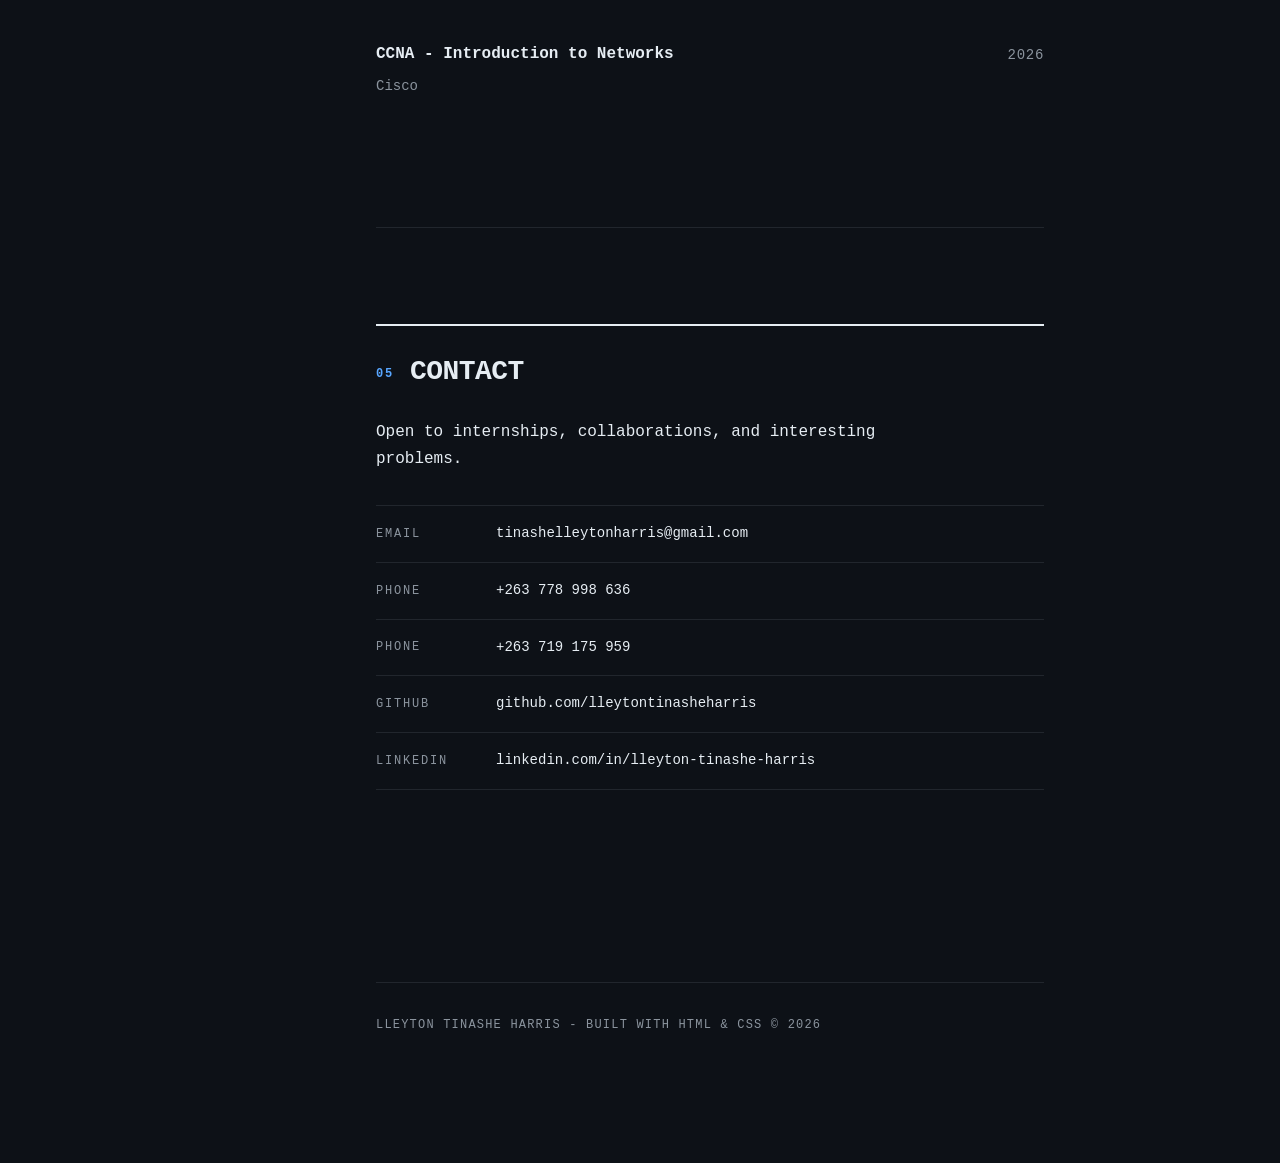
==== commit 035988ee: "SideBar edit" ====
--- a/index.html
+++ b/index.html
@@ -42,73 +42,73 @@
 
 
       <!-- ============================================================
-           SIDEBAR
-           Always visible. Contains identity + navigation + contact.
-      =============================================================== -->
-      <aside class="sidebar">
-
-        <!-- Identity block -->
-        <div class="sidebar__identity">
-          <p class="sidebar__label">PORTFOLIO</p>
-          <h1 class="sidebar__name">Lleyton<br />Tinashe<br />Harris</h1>
-          <p class="sidebar__role">Computer Science Student</p>
-          <p class="sidebar__institution">NUST - Zimbabwe</p>
-        </div>
-
-        <!-- Internal navigation -->
-        <nav class="sidebar__nav" aria-label="Primary navigation">
-          <ul>
-            <li><a href="#about">01 About</a></li>
-            <li><a href="#skills">02 Skills</a></li>
-            <li><a href="#projects">03 Projects</a></li>
-            <li><a href="#certifications">04 Certifications</a></li>
-            <li><a href="#contact">05 Contact</a></li>
-          </ul>
-        </nav>
-
-        <!-- Sidebar contact/links -->
-        <div class="sidebar__links">
-
-          <a
-            href="mailto:tinashelleytonharris@gmail.com"
-            class="sidebar__link"
-          >
-            Email
-          </a>
-
-          <a
-            href="https://github.com/lleytontinasheharris"
-            class="sidebar__link"
-            target="_blank"
-            rel="noopener noreferrer"
-          >
-            GitHub
-          </a>
-
-          <a
-            href="https://linkedin.com/in/lleyton-tinashe-harris"
-            class="sidebar__link"
-            target="_blank"
-            rel="noopener noreferrer"
-          >
-            LinkedIn
-          </a>
-
-          
-          
-          <a
-             href="lleyton-harris-cv.pdf"
-  class="sidebar__link sidebar__link--accent"
-  download="Lleyton_Tinashe_Harris_CV.pdf"
-          >
-            Download CV
-          </a>
-         
-
-        </div>
-
-      </aside>
-      <!-- /SIDEBAR -->
+     SIDEBAR
+     Three zones: identity card, navigation, external links
+=============================================================== -->
+<aside class="sidebar">
+
+  <!-- ── ZONE 1: IDENTITY CARD ──────────────────────────────── -->
+  <div class="sidebar__card">
+    <p class="sidebar__label">PORTFOLIO</p>
+    <h1 class="sidebar__name">Lleyton<br />Tinashe<br />Harris</h1>
+    <p class="sidebar__role">Computer Science Student</p>
+    <p class="sidebar__institution">NUST — Zimbabwe</p>
+  </div>
+
+  <!-- ── ZONE 2: NAVIGATION ──────────────────────────────────– -->
+  <div class="sidebar__zone">
+    <p class="sidebar__zone-label">NAVIGATION</p>
+    <nav class="sidebar__nav" aria-label="Primary navigation">
+      <ul>
+        <li><a href="#about">01 — About</a></li>
+        <li><a href="#skills">02 — Skills</a></li>
+        <li><a href="#projects">03 — Projects</a></li>
+        <li><a href="#certifications">04 — Certifications</a></li>
+        <li><a href="#contact">05 — Contact</a></li>
+      </ul>
+    </nav>
+  </div>
+
+  <!-- ── ZONE 3: EXTERNAL LINKS ──────────────────────────────– -->
+  <div class="sidebar__zone">
+    <p class="sidebar__zone-label">CONNECT</p>
+    <div class="sidebar__links">
+
+      <a href="mailto:tinashelleytonharris@gmail.com" class="sidebar__link">
+        Email
+      </a>
+
+      <a
+        href="https://github.com/lleytontinasheharris"
+        class="sidebar__link"
+        target="_blank"
+        rel="noopener noreferrer"
+      >
+        GitHub
+      </a>
+
+      <a
+        href="https://linkedin.com/in/lleyton-tinashe-harris"
+        class="sidebar__link"
+        target="_blank"
+        rel="noopener noreferrer"
+      >
+        LinkedIn
+      </a>
+
+      <a
+        href="lleyton-harris-cv.pdf"
+        class="sidebar__link sidebar__link--accent"
+        download="Lleyton_Tinashe_Harris_CV.pdf"
+      >
+        Download CV
+      </a>
+
+    </div>
+  </div>
+
+</aside>
+<!-- /SIDEBAR -->
 
 
       <!-- ============================================================
--- a/style.css
+++ b/style.css
@@ -25,12 +25,12 @@
 
 :root {
 
-  /* Colour palette — Steel & Amber */
-  --color-bg:         #F8F9FA;   /* Clean steel white             */
-  --color-ink:        #0F1419;   /* Deep charcoal                 */
-  --color-accent:     #E05C00;   /* Burnt amber                   */
-  --color-ink-muted:  #6B7280;   /* Cool grey                     */
-  --color-border:     #DDE1E7;   /* Steel border                  */
+  /* Colour palette — Terminal */
+  --color-bg:         #0D1117;   /* GitHub dark background        */
+  --color-ink:        #E6EDF3;   /* Cool light grey text          */
+  --color-accent:     #58A6FF;   /* Electric blue                 */
+  --color-ink-muted:  #8B949E;   /* GitHub muted grey             */
+  --color-border:     #21262D;   /* Dark border                   */
 
   /* Typography — unchanged */
   --font-primary: 'Courier New', Courier, monospace;
@@ -130,8 +130,8 @@
 
 /* ================================================================
    4. SIDEBAR
-   Fixed to the viewport. Always visible while main scrolls.
-   Contains identity, navigation, and external links.
+   Three zones: identity card, navigation, external links
+   Fixed to viewport, organized vertically with clear separation
 ================================================================ */
 
 .sidebar {
@@ -139,40 +139,40 @@
   top: 0;
   height: 100vh;
 
-  /* Stacks identity, nav, and links vertically with space between */
   display: flex;
   flex-direction: column;
-  justify-content: space-between;
+  justify-content: flex-start;
+  gap: var(--space-lg);
 
   padding: var(--space-lg) var(--space-md);
-
-  /* Right border separates sidebar from main — using warm border */
   border-right: 1px solid var(--color-border);
-
-  /* Sidebar does not scroll with the page */
   overflow: hidden;
 }
 
-/* ── Sidebar: Identity block ──────────────────────────────────── */
+/* ── ZONE 1: IDENTITY CARD ───────────────────────────────────── */
+
+.sidebar__card {
+  border: 1px solid var(--color-accent);
+  border-radius: 2px;
+  padding: var(--space-md);
+  background-color: rgba(88, 166, 255, 0.05);
+}
 
 .sidebar__label {
   font-size: var(--size-xs);
   letter-spacing: 0.2em;
-  color: var(--color-ink-muted);
-  margin-bottom: var(--space-sm);
+  text-transform: uppercase;
+  color: var(--color-accent);
+  margin-bottom: var(--space-xs);
 }
 
 .sidebar__name {
-  /* The largest text on the page — your name dominates the sidebar */
   font-size: var(--size-xl);
   font-weight: bold;
   line-height: 1.05;
   letter-spacing: -0.02em;
-
-  /* Oxide red — your name is the one accent use in the sidebar */
-  color: var(--color-accent);
-
-  margin-bottom: var(--space-sm);
+  color: var(--color-accent);
+  margin-bottom: var(--space-xs);
 }
 
 .sidebar__role {
@@ -182,12 +182,31 @@
 }
 
 .sidebar__institution {
-  font-size: var(--size-sm);
+  font-size: var(--size-xs);
+  letter-spacing: 0.05em;
   color: var(--color-ink-muted);
   margin-top: var(--space-xs);
 }
 
-/* ── Sidebar: Navigation ──────────────────────────────────────── */
+/* ── ZONE 2 & 3: SHARED ZONE STYLES ──────────────────────────– */
+
+.sidebar__zone {
+  display: flex;
+  flex-direction: column;
+  gap: var(--space-sm);
+}
+
+.sidebar__zone-label {
+  font-size: var(--size-xs);
+  letter-spacing: 0.2em;
+  text-transform: uppercase;
+  color: var(--color-accent);
+  font-weight: bold;
+  padding-bottom: var(--space-xs);
+  border-bottom: 1px solid var(--color-border);
+}
+
+/* ── NAVIGATION ──────────────────────────────────────────────── */
 
 .sidebar__nav ul {
   display: flex;
@@ -197,37 +216,34 @@
 
 .sidebar__nav a {
   font-size: var(--size-sm);
-  color: var(--color-ink-muted);
+  color: var(--color-ink);
   letter-spacing: 0.05em;
   display: inline-block;
-  padding: 2px 0;
-
-  /* Underline grows from left on hover — CSS only, no JS */
+  padding: 4px 0;
   position: relative;
+  transition: color 0.2s ease;
 }
 
 .sidebar__nav a::after {
   content: '';
   position: absolute;
-  bottom: 0;
+  bottom: -2px;
   left: 0;
   width: 0;
-  height: 1px;
+  height: 2px;
   background-color: var(--color-accent);
-
-  /* Transition for the underline — this is the one motion we allow */
   transition: width 0.2s ease;
 }
 
 .sidebar__nav a:hover {
-  color: var(--color-ink);
+  color: var(--color-accent);
 }
 
 .sidebar__nav a:hover::after {
   width: 100%;
 }
 
-/* ── Sidebar: External links ──────────────────────────────────── */
+/* ── EXTERNAL LINKS ──────────────────────────────────────────── */
 
 .sidebar__links {
   display: flex;
@@ -236,41 +252,39 @@
 }
 
 .sidebar__link {
-  font-size: var(--size-xs);
-  letter-spacing: 0.1em;
-  color: var(--color-ink-muted);
-  text-transform: uppercase;
+  font-size: var(--size-sm);
+  letter-spacing: 0.05em;
+  color: var(--color-ink);
   display: inline-block;
-  padding: 2px 0;
-
-  /* Same underline treatment as nav */
+  padding: 4px 0;
   position: relative;
+  transition: color 0.2s ease;
 }
 
 .sidebar__link::after {
   content: '';
   position: absolute;
-  bottom: 0;
+  bottom: -2px;
   left: 0;
   width: 0;
-  height: 1px;
+  height: 2px;
   background-color: var(--color-accent);
   transition: width 0.2s ease;
 }
 
 .sidebar__link:hover {
-  color: var(--color-ink);
+  color: var(--color-accent);
 }
 
 .sidebar__link:hover::after {
   width: 100%;
 }
 
-/* Accent variant — for CV download link when added */
+/* Accent variant for Download CV */
 .sidebar__link--accent {
   color: var(--color-accent);
-}
-
+  font-weight: bold;
+}
 
 /* ================================================================
    5. SECTION STRUCTURE (shared across all sections)
@@ -402,8 +416,9 @@
 
 /* On hover — ink inverts (background fills, text goes light) */
 .skills__tag:hover {
-  background-color: var(--color-ink);
+  background-color: var(--color-accent);
   color: var(--color-bg);
+  border-color: var(--color-accent);
 }
 
 
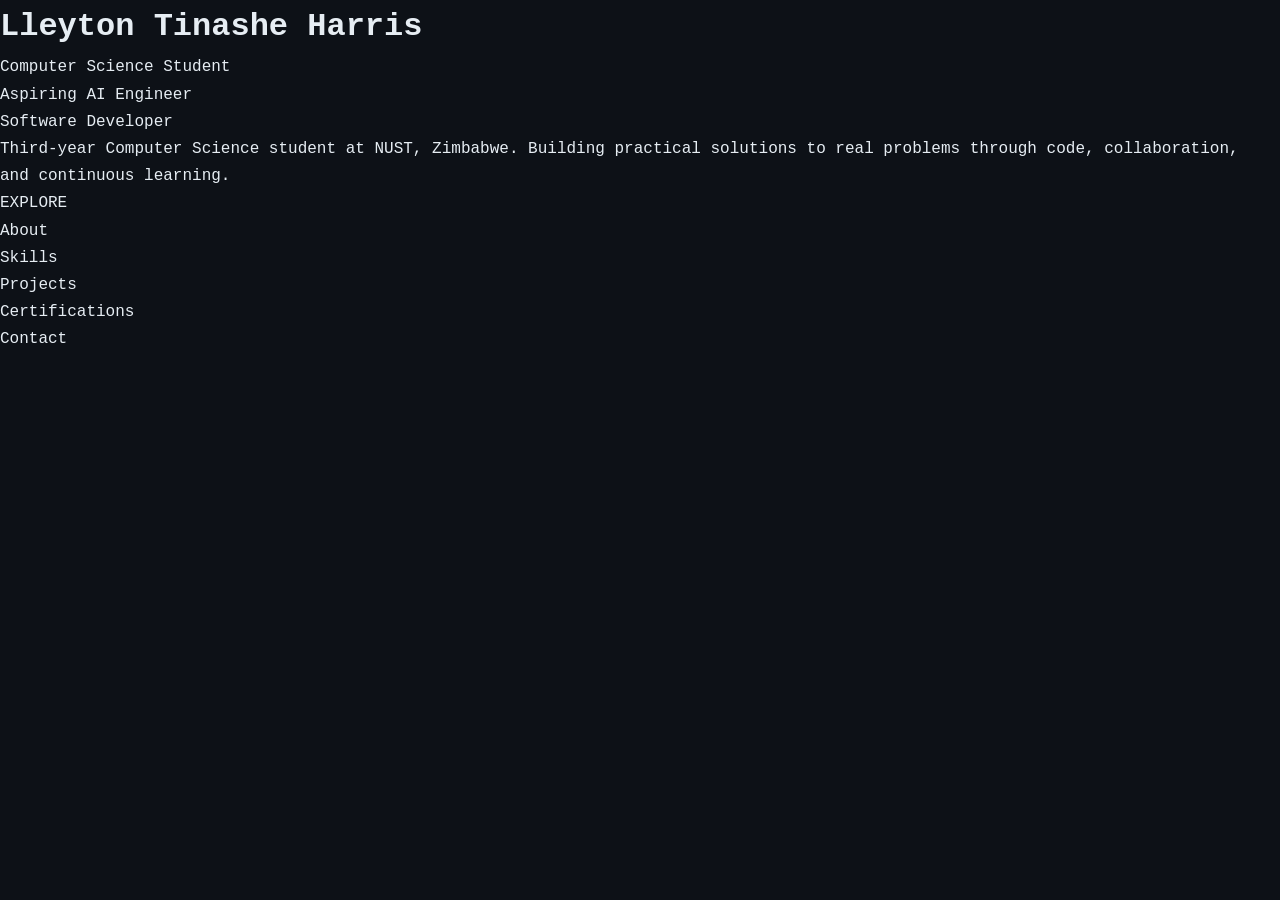
==== commit 1c0d8ce8: "Complete update" ====
--- a/index.html
+++ b/index.html
@@ -1,476 +1,99 @@
 <!DOCTYPE html>
 <html lang="en">
   <head>
-  <meta charset="UTF-8" />
-  <meta name="viewport" content="width=device-width, initial-scale=1.0" />
-  <meta
-    name="description"
-    content="Lleyton Tinashe Harris — Computer Science Student at NUST, Zimbabwe. 
-    Builder of Nhimbe AI, Batana, PropVerifyZW, and MineSafe."
-  />
-  <meta name="author" content="Lleyton Tinashe Harris" />
+    <meta charset="UTF-8" />
+    <meta name="viewport" content="width=device-width, initial-scale=1.0" />
+    <meta
+      name="description"
+      content="Lleyton Tinashe Harris - Computer Science Student |Aspiring AI Engineer | Software Developer. 
+      Building practical solutions in Zimbabwe."
+    />
+    <meta name="author" content="Lleyton Tinashe Harris" />
 
-  <!-- Open Graph -->
-  <meta property="og:title" content="Lleyton Tinashe Harris — Portfolio" />
-  <meta
-    property="og:description"
-    content="CS Student at NUST Zimbabwe. Building real solutions 
-    for real African problems."
-  />
-  <meta property="og:type" content="website" />
+    <!-- Open Graph -->
+    <meta property="og:title" content="Lleyton Tinashe Harris" />
+    <meta
+      property="og:description"
+      content="Aspiring AI Engineer & Software Developer. 
+      Building real solutions for real African problems."
+    />
+    <meta property="og:type" content="website" />
 
-  <!-- Favicons — all devices -->
-  <link rel="icon" type="image/x-icon" href="favicon.ico" />
-<link rel="icon" type="image/png" sizes="32x32" href="favicon-32x32.png" />
-<link rel="icon" type="image/png" sizes="16x16" href="favicon-16x16.png" />
-<link rel="apple-touch-icon" sizes="180x180" href="apple-touch-icon.png" />
-<link rel="manifest" href="site.webmanifest" />
+    <!-- Favicons -->
+    <link rel="icon" type="image/x-icon" href="favicon.ico" />
+    <link rel="icon" type="image/png" sizes="32x32" href="favicon-32x32.png" />
+    <link rel="icon" type="image/png" sizes="16x16" href="favicon-16x16.png" />
+    <link rel="apple-touch-icon" sizes="180x180" href="apple-touch-icon.png" />
+    <link rel="manifest" href="site.webmanifest" />
 
-  <title>Lleyton Tinashe Harris</title>
-
-  <link rel="stylesheet" href="style.css" />
-</head>
+    <title>Lleyton Tinashe Harris</title>
+    <link rel="stylesheet" href="style.css" />
+  </head>
 
   <body>
 
     <!-- ============================================================
-         OUTER GRID WRAPPER
-         Two columns: sidebar (fixed) + main (scrollable)
-         On mobile this collapses to single column
+         LANDING PAGE CONTAINER
+         This is the initial view users see
     =============================================================== -->
-    <div class="layout">
+    <div id="landing-page" class="page page--active">
 
+      <!-- Main landing content -->
+      <div class="landing">
 
-      <!-- ============================================================
-     SIDEBAR
-     Three zones: identity card, navigation, external links
-=============================================================== -->
-<aside class="sidebar">
+        <!-- Identity section -->
+        <div class="landing__hero">
+          <h1 class="landing__name">Lleyton Tinashe Harris</h1>
+          <p class="landing__tagline">Computer Science Student<br />Aspiring AI Engineer<br />Software Developer</p>
+          <p class="landing__intro">
+            Third-year Computer Science student at NUST, Zimbabwe. 
+            Building practical solutions to real problems through code, 
+            collaboration, and continuous learning.
+          </p>
+        </div>
 
-  <!-- ── ZONE 1: IDENTITY CARD ──────────────────────────────── -->
-  <div class="sidebar__card">
-    <p class="sidebar__label">PORTFOLIO</p>
-    <h1 class="sidebar__name">Lleyton<br />Tinashe<br />Harris</h1>
-    <p class="sidebar__role">Computer Science Student</p>
-    <p class="sidebar__institution">NUST — Zimbabwe</p>
-  </div>
+        <!-- Navigation menu -->
+        <nav class="landing__nav">
+          <p class="landing__nav-label">EXPLORE</p>
+          <ul class="landing__menu">
+            <li>
+              <a href="#" class="landing__link" data-page="about">About</a>
+            </li>
+            <li>
+              <a href="#" class="landing__link" data-page="skills">Skills</a>
+            </li>
+            <li>
+              <a href="#" class="landing__link" data-page="projects">Projects</a>
+            </li>
+            <li>
+              <a href="#" class="landing__link" data-page="certifications">
+                Certifications
+              </a>
+            </li>
+            <li>
+              <a href="#" class="landing__link" data-page="contact">Contact</a>
+            </li>
+          </ul>
+        </nav>
 
-  <!-- ── ZONE 2: NAVIGATION ──────────────────────────────────– -->
-  <div class="sidebar__zone">
-    <p class="sidebar__zone-label">NAVIGATION</p>
-    <nav class="sidebar__nav" aria-label="Primary navigation">
-      <ul>
-        <li><a href="#about">01 — About</a></li>
-        <li><a href="#skills">02 — Skills</a></li>
-        <li><a href="#projects">03 — Projects</a></li>
-        <li><a href="#certifications">04 — Certifications</a></li>
-        <li><a href="#contact">05 — Contact</a></li>
-      </ul>
-    </nav>
-  </div>
-
-  <!-- ── ZONE 3: EXTERNAL LINKS ──────────────────────────────– -->
-  <div class="sidebar__zone">
-    <p class="sidebar__zone-label">CONNECT</p>
-    <div class="sidebar__links">
-
-      <a href="mailto:tinashelleytonharris@gmail.com" class="sidebar__link">
-        Email
-      </a>
-
-      <a
-        href="https://github.com/lleytontinasheharris"
-        class="sidebar__link"
-        target="_blank"
-        rel="noopener noreferrer"
-      >
-        GitHub
-      </a>
-
-      <a
-        href="https://linkedin.com/in/lleyton-tinashe-harris"
-        class="sidebar__link"
-        target="_blank"
-        rel="noopener noreferrer"
-      >
-        LinkedIn
-      </a>
-
-      <a
-        href="lleyton-harris-cv.pdf"
-        class="sidebar__link sidebar__link--accent"
-        download="Lleyton_Tinashe_Harris_CV.pdf"
-      >
-        Download CV
-      </a>
+      </div>
 
     </div>
-  </div>
+    <!-- /LANDING PAGE -->
 
-</aside>
-<!-- /SIDEBAR -->
+    <!-- ============================================================
+         PAGE CONTAINER
+         Other pages load here dynamically
+    =============================================================== -->
+    <div id="page-container" class="page"></div>
 
-
-      <!-- ============================================================
-           MAIN CONTENT
-           Scrollable. Five sections.
-      =============================================================== -->
-      <main class="main">
-
-
-        <!-- ── SECTION 01: ABOUT ──────────────────────────────────── -->
-        <section id="about" class="section">
-
-          <div class="section__header">
-            <span class="section__number">01</span>
-            <h2 class="section__title">About</h2>
-          </div>
-
-          <div class="section__body">
-
-            
-            <p>
-               I'm a third-year Computer Science student at the National University of 
-          Science and Technology in Zimbabwe. My work so far has been academic, but 
-  the projects I build - Nhimbe AI, Batana, PropVerifyZW, MineSafe are 
-  attempts to solve real problems I see around me: farmers without accessible 
-  knowledge systems, people excluded from financial tools, unsafe mining 
-  operations, property fraud.
-            </p>
-            <p>
-               I having been work with Python, JavaScript, SQL, React, and Django. I'm 
-  comfortable picking up unfamiliar tools when a project needs them, managing 
-  multiple commitments without sacrificing quality, and working independently 
-  or as part of a team depending on what the work requires.
-            </p>
-            <p>
-              Right now, I'm looking for an attachment opportunity - a chance to move 
-  beyond the classroom and into real development workflows, contribute to 
-  work that ships, and learn industry standards from people who've been 
-  doing this longer than I have
-            </p>
-
-          </div>
-
-        </section>
-        <!-- /ABOUT -->
-
-
-        <!-- ── SECTION 02: SKILLS ─────────────────────────────────────── -->
-<section id="skills" class="section">
-
-  <div class="section__header">
-    <span class="section__number">02</span>
-    <h2 class="section__title">Skills</h2>
-  </div>
-
-  <div class="section__body">
-
-    <div class="skills__group">
-      <h3 class="skills__category">Languages</h3>
-      <ul class="skills__list">
-        <li class="skills__tag">Python</li>
-        <li class="skills__tag">JavaScript</li>
-        <li class="skills__tag">Java</li>
-        <li class="skills__tag">C#</li>
-        <li class="skills__tag">SQL</li>
-        <li class="skills__tag">HTML</li>
-        <li class="skills__tag">CSS</li>
-      </ul>
+    <!-- ============================================================
+         BACK TO HOME BUTTON (shown on non-landing pages)
+    =============================================================== -->
+    <div id="back-button" class="back-button" style="display: none;">
+      <a href="#" class="back-button__link">← Back to Home</a>
     </div>
 
-    <div class="skills__group">
-      <h3 class="skills__category">Frameworks &amp; Libraries</h3>
-      <ul class="skills__list">
-        <li class="skills__tag">React</li>
-        <li class="skills__tag">Django</li>
-        <li class="skills__tag">Node.js</li>
-      </ul>
-    </div>
-
-    <div class="skills__group">
-      <h3 class="skills__category">Databases</h3>
-      <ul class="skills__list">
-        <li class="skills__tag">PostgreSQL</li>
-        <li class="skills__tag">MySQL</li>
-      </ul>
-    </div>
-
-    <div class="skills__group">
-      <h3 class="skills__category">Tools</h3>
-      <ul class="skills__list">
-        <li class="skills__tag">Git</li>
-      </ul>
-    </div>
-
-  </div>
-
-</section>
-<!-- /SKILLS -->
-        <!-- /SKILLS -->
-
-
-        <!-- ── SECTION 03: PROJECTS ───────────────────────────────── -->
-<section id="projects" class="section">
-
-  <div class="section__header">
-    <span class="section__number">03</span>
-    <h2 class="section__title">Projects</h2>
-  </div>
-
-  <div class="section__body">
-    <div class="projects__grid">
-
-
-      <!-- PROJECT 01: Nhimbe AI -->
-      <article class="project">
-        <div class="project__meta">
-          <span class="project__index">P.01</span>
-          <span class="project__status">In Development</span>
-        </div>
-        <h3 class="project__name">Nhimbe AI</h3>
-        <p class="project__type">Agricultural Knowledge Platform</p>
-        <p class="project__description">
-          A web-based advisory platform that bridges the information gap 
-          for smallholder farmers in Zimbabwe through AI-powered farming 
-          advice, community forums, and localized agricultural resources. 
-          Named after the Shona concept of cooperative farming.
-        </p>
-        <ul class="project__stack">
-          <li>Python</li>
-          <li>Django</li>
-          <li>PostgreSQL</li>
-          <li>React</li>
-        </ul>
-        <div class="project__links">
-          <a href="https://github.com/lleytontinasheharris/NhimbeAI" class="project__link">GitHub</a>
-        </div>
-      </article>
-
-
-      <!-- PROJECT 02: Batana -->
-      <article class="project">
-        <div class="project__meta">
-          <span class="project__index">P.02</span>
-          <span class="project__status">Hackathon Prototype</span>
-        </div>
-        <h3 class="project__name">Batana</h3>
-        <p class="project__type">Financial Inclusion Platform</p>
-        <p class="project__description">
-          Mobile-first platform pitched to ZB Bank Zimbabwe that gives 
-          unbanked citizens access to savings, credit, insurance, and 
-          community investment via USSD. Builds financial identity from 
-          mukando community behaviour. Name means "together" in Shona/Ndebele.
-        </p>
-        <ul class="project__stack">
-          <li>Node.js</li>
-          <li>Next.js</li>
-          <li>TypeScript</li>
-          <li>PostgreSQL</li>
-          <li>Redis</li>
-        </ul>
-        <div class="project__links">
-          <a href="https://github.com/lleytontinasheharris/Batana" class="project__link">GitHub</a>
-        </div>
-      </article>
-
-
-      <!-- PROJECT 03: PropVerifyZW -->
-      <article class="project">
-        <div class="project__meta">
-          <span class="project__index">P.03</span>
-          <span class="project__status">University Prototype</span>
-        </div>
-        <h3 class="project__name">PropVerifyZW</h3>
-        <p class="project__type">Real Estate Marketplace</p>
-        <p class="project__description">
-          A government-backed digital property marketplace that tackles 
-          fraud in Zimbabwe's real estate sector through verified listings, 
-          licensed agents, and Deeds Registry integration. Built to restore 
-          investor confidence and secure transactions for local and diaspora buyers.
-        </p>
-        <ul class="project__stack">
-          <li>React</li>
-          <li>Node.js</li>
-          <li>PostgreSQL</li>
-          <li>TypeScript</li>
-        </ul>
-        <div class="project__links">
-          <a href="https://github.com/lleytontinasheharris/PropVerifyZW" class="project__link">GitHub</a>
-        </div>
-      </article>
-
-
-      <!-- PROJECT 04: MineSafe -->
-      <article class="project">
-        <div class="project__meta">
-          <span class="project__index">P.04</span>
-          <span class="project__status">University Prototype</span>
-        </div>
-        <h3 class="project__name">MineSafe</h3>
-        <p class="project__type">Mine Safety Detection System</p>
-        <p class="project__description">
-          A computer vision prototype that validates complete protective 
-          equipment (helmet, vest, gloves, boots, mask) at mine entrances. 
-          Provides real-time feedback via 3D visualization and grants access 
-          only when all gear is detected.
-        </p>
-        <ul class="project__stack">
-          <li>Python</li>
-          <li>OpenCV</li>
-          <li>TensorFlow</li>
-          <li>React</li>
-        </ul>
-        <div class="project__links">
-          <a href="https://github.com/lleytontinasheharris/MineSafe" class="project__link">GitHub</a>
-        </div>
-      </article>
-
-
-    </div>
-  </div>
-
-</section>
-        <!-- /PROJECTS -->
-
-
-        <!-- ── SECTION 04: CERTIFICATIONS ─────────────────────────── -->
-        <section id="certifications" class="section">
-
-          <div class="section__header">
-            <span class="section__number">04</span>
-            <h2 class="section__title">Certifications</h2>
-          </div>
-
-          <div class="section__body">
-
-            <div class="cert">
-              <div class="cert__body">
-                <h3 class="cert__name">
-                  CCNA - Introduction to Networks
-                </h3>
-                <p class="cert__issuer">Cisco</p>
-                <!-- PLACEHOLDER: Confirm whether 2026 is
-                     completion or expiry year -->
-                <p class="cert__year">2026</p>
-                <!-- PLACEHOLDER: Add credential ID and/or
-                     verification URL if available -->
-                <!--
-                <p class="cert__id">Credential ID: [ID HERE]</p>
-                <a
-                  href="[VERIFICATION URL]"
-                  class="cert__verify"
-                  target="_blank"
-                  rel="noopener noreferrer"
-                >
-                  Verify
-                </a>
-                -->
-              </div>
-            </div>
-
-          </div>
-
-        </section>
-        <!-- /CERTIFICATIONS -->
-
-
-        <!-- ── SECTION 05: CONTACT ────────────────────────────────── -->
-        <section id="contact" class="section">
-
-          <div class="section__header">
-            <span class="section__number">05</span>
-            <h2 class="section__title">Contact</h2>
-          </div>
-
-          <div class="section__body">
-
-            <p class="contact__line">
-              Open to internships,
-              collaborations, and interesting problems.
-            </p>
-
-            <div class="contact__details">
-
-              <div class="contact__item">
-                <span class="contact__label">EMAIL</span>
-                <a
-                  href="mailto:tinashelleytonharris@gmail.com"
-                  class="contact__value"
-                >
-                  tinashelleytonharris@gmail.com
-                </a>
-              </div>
-
-              <div class="contact__item">
-                <span class="contact__label">PHONE</span>
-                <a
-                  href="tel:+263778998636"
-                  class="contact__value"
-                >
-                  +263 778 998 636
-                </a>
-              </div>
-
-              <div class="contact__item">
-                <span class="contact__label">PHONE</span>
-                <a
-                  href="tel:+263719175959"
-                  class="contact__value"
-                >
-                  +263 719 175 959
-                </a>
-              </div>
-
-              <div class="contact__item">
-                <span class="contact__label">GITHUB</span>
-                <a
-                  href="https://github.com/lleytontinasheharris"
-                  class="contact__value"
-                  target="_blank"
-                  rel="noopener noreferrer"
-                >
-                  github.com/lleytontinasheharris
-                </a>
-              </div>
-
-              <div class="contact__item">
-                <span class="contact__label">LINKEDIN</span>
-                <a
-                  href="https://www.linkedin.com/in/lleyton-tinashe-harris-aba367307"
-                  class="contact__value"
-                  target="_blank"
-                  rel="noopener noreferrer"
-                >
-                  linkedin.com/in/lleyton-tinashe-harris
-                </a>
-              </div>
-
-            </div>
-
-          </div>
-
-        </section>
-        <!-- /CONTACT -->
-
-
-        <!-- Footer — inside main, below all sections -->
-        <footer class="footer">
-          <p>
-            Lleyton Tinashe Harris -
-            Built with HTML & CSS
-            <!-- PLACEHOLDER: Update year if needed -->
-            &copy; 2026
-          </p>
-        </footer>
-
-
-      </main>
-      <!-- /MAIN -->
-
-
-    </div>
-    <!-- /LAYOUT -->
-
+    <script src="script.js"></script>
   </body>
 </html>
--- a/style.css
+++ b/style.css
@@ -138,7 +138,7 @@
   position: sticky;
   top: 0;
   height: 100vh;
-
+  
   display: flex;
   flex-direction: column;
   justify-content: flex-start;
@@ -146,7 +146,9 @@
 
   padding: var(--space-lg) var(--space-md);
   border-right: 1px solid var(--color-border);
-  overflow: hidden;
+  
+  overflow-y: auto;     
+  overflow-x: hidden;   
 }
 
 /* ── ZONE 1: IDENTITY CARD ───────────────────────────────────── */
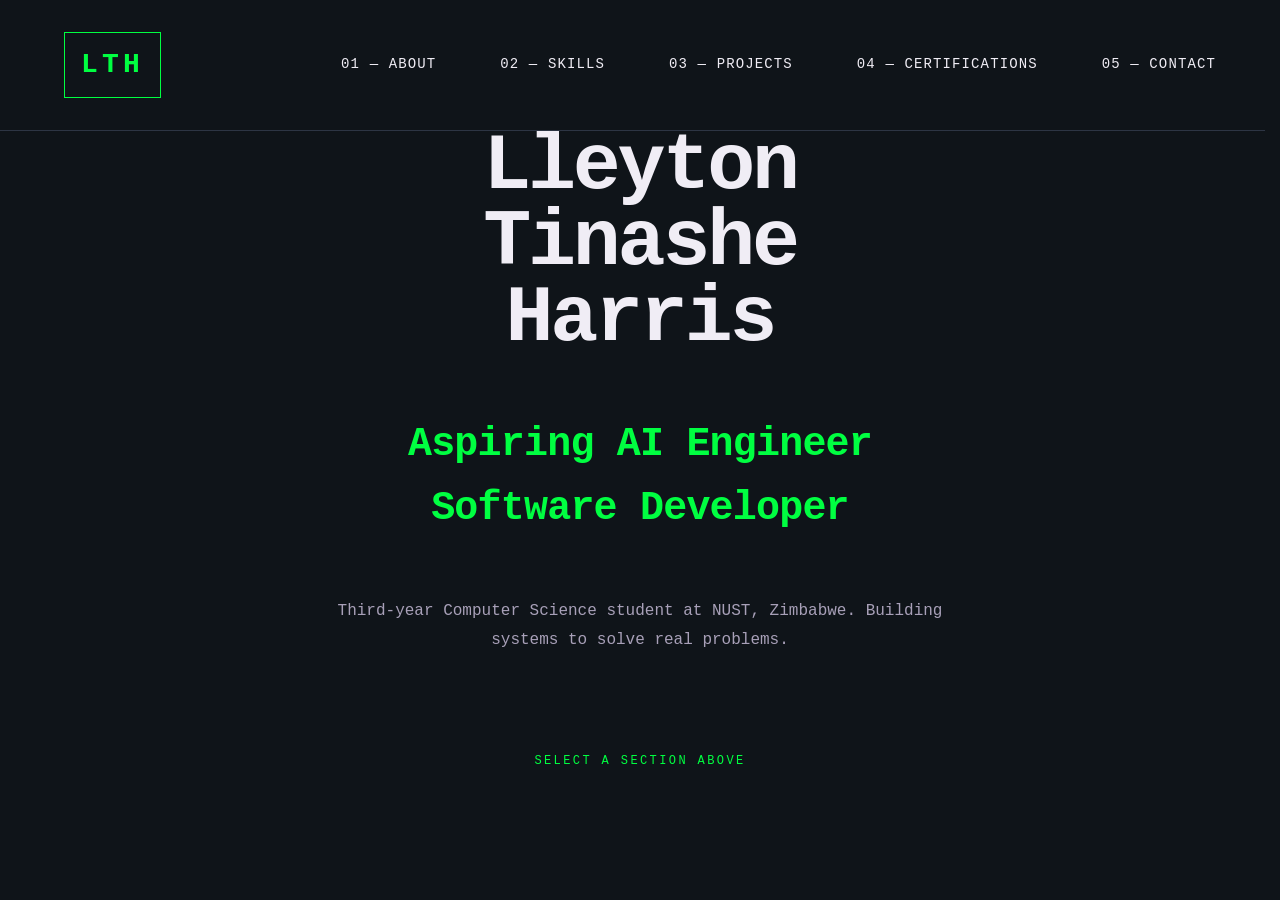
==== commit 741bb8b1: "Complete multi-page portfolio with fade transitions" ====
--- a/index.html
+++ b/index.html
@@ -5,7 +5,7 @@
     <meta name="viewport" content="width=device-width, initial-scale=1.0" />
     <meta
       name="description"
-      content="Lleyton Tinashe Harris - Computer Science Student |Aspiring AI Engineer | Software Developer. 
+      content="Lleyton Tinashe Harris — Aspiring AI Engineer & Software Developer. 
       Building practical solutions in Zimbabwe."
     />
     <meta name="author" content="Lleyton Tinashe Harris" />
@@ -33,66 +33,71 @@
   <body>
 
     <!-- ============================================================
-         LANDING PAGE CONTAINER
-         This is the initial view users see
+         NAVBAR — Always visible
+    =============================================================== -->
+    <nav class="navbar" id="navbar">
+      <div class="navbar__container">
+        <a href="#" class="navbar__logo" id="home-link">LTH</a>
+        
+        <ul class="navbar__menu">
+          <li class="navbar__item">
+            <a href="#" class="navbar__link" data-page="about">
+              01 — ABOUT
+            </a>
+          </li>
+          <li class="navbar__item">
+            <a href="#" class="navbar__link" data-page="skills">
+              02 — SKILLS
+            </a>
+          </li>
+          <li class="navbar__item">
+            <a href="#" class="navbar__link" data-page="projects">
+              03 — PROJECTS
+            </a>
+          </li>
+          <li class="navbar__item">
+            <a href="#" class="navbar__link" data-page="certifications">
+              04 — CERTIFICATIONS
+            </a>
+          </li>
+          <li class="navbar__item">
+            <a href="#" class="navbar__link" data-page="contact">
+              05 — CONTACT
+            </a>
+          </li>
+        </ul>
+      </div>
+    </nav>
+
+    <!-- ============================================================
+         LANDING PAGE (Initial view)
     =============================================================== -->
     <div id="landing-page" class="page page--active">
+      <section class="section section--landing">
+        <div class="landing">
+          <h1 class="landing__name">Lleyton<br />Tinashe<br />Harris</h1>
+          
+          <div class="landing__subtitle">
+            <p class="landing__title">Aspiring AI Engineer</p>
+            <p class="landing__title">Software Developer</p>
+          </div>
 
-      <!-- Main landing content -->
-      <div class="landing">
-
-        <!-- Identity section -->
-        <div class="landing__hero">
-          <h1 class="landing__name">Lleyton Tinashe Harris</h1>
-          <p class="landing__tagline">Computer Science Student<br />Aspiring AI Engineer<br />Software Developer</p>
           <p class="landing__intro">
             Third-year Computer Science student at NUST, Zimbabwe. 
-            Building practical solutions to real problems through code, 
-            collaboration, and continuous learning.
+            Building systems to solve real problems.
           </p>
+
+          <div class="landing__scroll">
+            <span>SELECT A SECTION ABOVE</span>
+          </div>
         </div>
-
-        <!-- Navigation menu -->
-        <nav class="landing__nav">
-          <p class="landing__nav-label">EXPLORE</p>
-          <ul class="landing__menu">
-            <li>
-              <a href="#" class="landing__link" data-page="about">About</a>
-            </li>
-            <li>
-              <a href="#" class="landing__link" data-page="skills">Skills</a>
-            </li>
-            <li>
-              <a href="#" class="landing__link" data-page="projects">Projects</a>
-            </li>
-            <li>
-              <a href="#" class="landing__link" data-page="certifications">
-                Certifications
-              </a>
-            </li>
-            <li>
-              <a href="#" class="landing__link" data-page="contact">Contact</a>
-            </li>
-          </ul>
-        </nav>
-
-      </div>
-
+      </section>
     </div>
-    <!-- /LANDING PAGE -->
 
     <!-- ============================================================
-         PAGE CONTAINER
-         Other pages load here dynamically
+         PAGE CONTAINER (Content pages load here)
     =============================================================== -->
     <div id="page-container" class="page"></div>
-
-    <!-- ============================================================
-         BACK TO HOME BUTTON (shown on non-landing pages)
-    =============================================================== -->
-    <div id="back-button" class="back-button" style="display: none;">
-      <a href="#" class="back-button__link">← Back to Home</a>
-    </div>
 
     <script src="script.js"></script>
   </body>
--- a/style.css
+++ b/style.css
@@ -1,41 +1,28 @@
 /* ================================================================
-   LLEYTON TINASHE HARRIS — PORTFOLIO
-   style.css
-   
-   Structure of this file:
-   1. CSS Custom Properties (variables)
-   2. Reset & Base
-   3. Layout (Grid — sidebar + main)
-   4. Sidebar
-   5. Section structure (shared)
-   6. About section
-   7. Skills section
-   8. Projects section
-   9. Certifications section
-   10. Contact section
-   11. Footer
-   12. Responsive (mobile — below 768px)
-================================================================ */
-
-
-/* ================================================================
-  /* ================================================================
+   LLEYTON TINASHE HARRIS — PORTFOLIO v3
+   Dark Slate + Electric Lime — Multi-Page Architecture
+================================================================ */
+
+
+/* ================================================================
    1. CSS CUSTOM PROPERTIES
 ================================================================ */
 
 :root {
 
-  /* Colour palette — Terminal */
-  --color-bg:         #0D1117;   /* GitHub dark background        */
-  --color-ink:        #E6EDF3;   /* Cool light grey text          */
-  --color-accent:     #58A6FF;   /* Electric blue                 */
-  --color-ink-muted:  #8B949E;   /* GitHub muted grey             */
-  --color-border:     #21262D;   /* Dark border                   */
-
-  /* Typography — unchanged */
+  /* Colour palette — Dark Slate + Electric Lime */
+  --color-bg:           #0F1419;
+  --color-bg-secondary: #1A1F2E;
+  --color-text:         #F0EDF5;
+  --color-text-muted:   #A8A0B8;
+  --color-accent:       #00FF41;
+  --color-accent-dim:   #00CC33;
+  --color-border:       #2D3544;
+
+  /* Typography */
   --font-primary: 'Courier New', Courier, monospace;
 
-  /* Font sizes — unchanged */
+  /* Font sizes */
   --size-xs:    0.75rem;
   --size-sm:    0.875rem;
   --size-base:  1rem;
@@ -43,23 +30,24 @@
   --size-lg:    1.75rem;
   --size-xl:    2.5rem;
   --size-xxl:   3.5rem;
-
-  /* Spacing — unchanged */
+  --size-xxxl:  5rem;
+
+  /* Spacing */
   --space-xs:   0.5rem;
   --space-sm:   1rem;
   --space-md:   2rem;
   --space-lg:   4rem;
   --space-xl:   6rem;
 
-  /* Layout — unchanged */
-  --sidebar-width: 280px;
+  /* Transitions */
+  --transition-fast:  0.15s ease;
+  --transition-base:  0.3s ease;
+  --transition-slow:  0.6s ease;
 }
 
 
 /* ================================================================
    2. RESET & BASE
-   Minimal reset — removes browser defaults that would fight the
-   design. Sets the typographic and colour foundation.
 ================================================================ */
 
 *,
@@ -71,10 +59,7 @@
 }
 
 html {
-  /* Smooth scrolling for the sidebar anchor links */
   scroll-behavior: smooth;
-
-  /* Prevents layout shift on pages with/without scrollbar */
   scrollbar-gutter: stable;
 }
 
@@ -82,472 +67,487 @@
   font-family: var(--font-primary);
   font-size: var(--size-base);
   line-height: 1.7;
-  color: var(--color-ink);
+  color: var(--color-text);
   background-color: var(--color-bg);
-
-  /* Prevents horizontal overflow on mobile */
   overflow-x: hidden;
 }
 
-/* Remove default list styles — we control this per component */
 ul {
   list-style: none;
 }
 
-/* Base link reset — we style links per component */
 a {
   color: inherit;
   text-decoration: none;
-}
-
-/* Images never overflow their container */
+  transition: color var(--transition-fast);
+}
+
 img {
   max-width: 100%;
   display: block;
 }
 
-/* Remove default button styles if we ever add one */
-button {
-  font-family: var(--font-primary);
+p {
+  margin: 0;
+}
+
+
+/* ================================================================
+   3. PAGE TRANSITIONS
+   Landing page and content pages with fade
+================================================================ */
+
+.page {
+  position: fixed;
+  top: 0;
+  left: 0;
+  width: 100%;
+  height: 100%;
+  opacity: 0;
+  pointer-events: none;
+  transition: opacity var(--transition-slow);
+  overflow-y: auto;
+  overflow-x: hidden;
+}
+
+.page--active {
+  opacity: 1;
+  pointer-events: auto;
+}
+
+#page-container {
+  padding: 120px var(--space-lg) var(--space-xl);
+  max-width: 1200px;
+  margin: 0 auto;
+}
+
+
+/* ================================================================
+   4. NAVBAR
+   Fixed at top, always visible
+================================================================ */
+
+.navbar {
+  position: fixed;
+  top: 0;
+  left: 0;
+  right: 0;
+  z-index: 1000;
+  background-color: var(--color-bg);
+  border-bottom: 1px solid var(--color-border);
+  padding: var(--space-md) 0;
+}
+
+.navbar__container {
+  max-width: 1400px;
+  margin: 0 auto;
+  padding: 0 var(--space-lg);
+  display: flex;
+  justify-content: space-between;
+  align-items: center;
+}
+
+.navbar__logo {
+  font-size: var(--size-lg);
+  font-weight: bold;
+  letter-spacing: 0.15em;
+  color: var(--color-accent);
+  display: inline-block;
+  padding: var(--space-xs) var(--space-sm);
+  border: 1px solid var(--color-accent);
+  transition: all var(--transition-fast);
   cursor: pointer;
-  border: none;
-  background: none;
-}
-
-
-/* ================================================================
-   3. LAYOUT
-   CSS Grid — two columns on desktop.
-   Sidebar is fixed width. Main takes all remaining space.
-================================================================ */
-
-.layout {
+}
+
+.navbar__logo:hover {
+  background-color: var(--color-accent);
+  color: var(--color-bg);
+}
+
+.navbar__menu {
+  display: flex;
+  gap: var(--space-lg);
+  align-items: center;
+}
+
+.navbar__link {
+  font-size: var(--size-sm);
+  letter-spacing: 0.08em;
+  color: var(--color-text);
+  display: block;
+  padding: var(--space-xs) 0;
+  position: relative;
+  cursor: pointer;
+}
+
+.navbar__link::after {
+  content: '';
+  position: absolute;
+  bottom: -4px;
+  left: 0;
+  width: 0;
+  height: 2px;
+  background-color: var(--color-accent);
+  transition: width var(--transition-fast);
+}
+
+.navbar__link:hover {
+  color: var(--color-accent);
+}
+
+.navbar__link:hover::after {
+  width: 100%;
+}
+
+.navbar__link--active {
+  color: var(--color-accent);
+}
+
+.navbar__link--active::after {
+  width: 100%;
+}
+
+
+/* ================================================================
+   5. LANDING SECTION
+================================================================ */
+
+.section--landing {
+  display: flex;
+  align-items: center;
+  justify-content: center;
+  min-height: 100vh;
+  padding: var(--space-xl) var(--space-lg);
+}
+
+.landing {
+  text-align: center;
+  max-width: 900px;
+}
+
+.landing__name {
+  font-size: var(--size-xxxl);
+  font-weight: bold;
+  line-height: 0.95;
+  letter-spacing: -0.04em;
+  color: var(--color-text);
+  margin-bottom: var(--space-lg);
+  word-spacing: 9999px;
+}
+
+.landing__subtitle {
+  margin-bottom: var(--space-lg);
+}
+
+.landing__title {
+  font-size: var(--size-xl);
+  font-weight: bold;
+  letter-spacing: -0.02em;
+  color: var(--color-accent);
+  line-height: 1.2;
+}
+
+.landing__title + .landing__title {
+  margin-top: var(--space-sm);
+}
+
+.landing__intro {
+  font-size: var(--size-base);
+  line-height: 1.8;
+  color: var(--color-text-muted);
+  max-width: 65ch;
+  margin: 0 auto var(--space-xl);
+}
+
+.landing__scroll {
+  display: flex;
+  justify-content: center;
+  align-items: center;
+  margin-top: var(--space-xl);
+  color: var(--color-accent);
+  font-size: var(--size-xs);
+  letter-spacing: 0.2em;
+  animation: pulse 2s infinite;
+}
+
+@keyframes pulse {
+  0%, 100% {
+    opacity: 1;
+  }
+  50% {
+    opacity: 0.5;
+  }
+}
+
+
+/* ================================================================
+   6. SECTION STRUCTURE (for content pages)
+================================================================ */
+
+.section--page {
+  padding: 0;
+}
+
+.section__header {
+  display: flex;
+  align-items: baseline;
+  gap: var(--space-sm);
+  margin-bottom: var(--space-lg);
+  padding-bottom: var(--space-md);
+  border-bottom: 2px solid var(--color-accent);
+}
+
+.section__number {
+  font-size: var(--size-xs);
+  letter-spacing: 0.3em;
+  text-transform: uppercase;
+  color: var(--color-accent);
+  font-weight: bold;
+}
+
+.section__title {
+  font-size: var(--size-lg);
+  font-weight: bold;
+  letter-spacing: -0.02em;
+  text-transform: uppercase;
+  color: var(--color-text);
+}
+
+.section__body {
+  display: flex;
+  flex-direction: column;
+  gap: var(--space-md);
+}
+
+.section__body p {
+  font-size: var(--size-base);
+  line-height: 1.8;
+  color: var(--color-text);
+  max-width: 70ch;
+}
+
+
+/* ================================================================
+   7. ABOUT PAGE
+================================================================ */
+
+.about__intro {
+  margin-bottom: var(--space-xl);
+  padding-bottom: var(--space-lg);
+  border-bottom: 2px solid var(--color-accent);
+}
+
+.about__lead {
+  font-size: var(--size-lg);
+  font-weight: bold;
+  line-height: 1.4;
+  color: var(--color-accent);
+  max-width: 70ch;
+}
+
+.about__block {
+  padding: var(--space-lg);
+  border-left: 4px solid var(--color-border);
+  background-color: var(--color-bg-secondary);
+  margin-bottom: var(--space-lg);
+  transition: all var(--transition-base);
+}
+
+.about__block:hover {
+  border-left-color: var(--color-accent);
+  background-color: rgba(0, 255, 65, 0.05);
+}
+
+.about__block--accent {
+  border-left-color: var(--color-accent);
+  background-color: rgba(0, 255, 65, 0.08);
+}
+
+.about__block-title {
+  font-size: var(--size-md);
+  font-weight: bold;
+  letter-spacing: 0.05em;
+  text-transform: uppercase;
+  color: var(--color-accent);
+  margin-bottom: var(--space-sm);
+}
+
+.about__block p {
+  font-size: var(--size-base);
+  line-height: 1.8;
+  color: var(--color-text);
+  margin-bottom: var(--space-sm);
+}
+
+.about__block p:last-child {
+  margin-bottom: 0;
+}
+
+.about__block-highlight {
+  font-size: var(--size-base);
+  font-weight: bold;
+  color: var(--color-accent);
+  letter-spacing: 0.05em;
+  margin: var(--space-md) 0 var(--space-sm) 0;
+  padding: var(--space-sm) 0;
+  border-top: 1px solid var(--color-accent);
+  border-bottom: 1px solid var(--color-accent);
+}
+
+
+/* ================================================================
+   8. SKILLS PAGE
+================================================================ */
+
+.skills__group {
+  padding: var(--space-md) 0;
+  border-bottom: 1px solid var(--color-border);
+}
+
+.skills__group:last-child {
+  border-bottom: none;
+}
+
+.skills__category {
+  font-size: var(--size-xs);
+  letter-spacing: 0.2em;
+  text-transform: uppercase;
+  color: var(--color-accent);
+  font-weight: bold;
+  margin-bottom: var(--space-sm);
+}
+
+.skills__list {
+  display: flex;
+  flex-wrap: wrap;
+  gap: var(--space-xs);
+}
+
+.skills__tag {
+  font-size: var(--size-xs);
+  letter-spacing: 0.08em;
+  color: var(--color-text);
+  border: 1px solid var(--color-border);
+  padding: 6px 12px;
+  transition: all var(--transition-fast);
+  white-space: nowrap;
+}
+
+.skills__tag:hover {
+  background-color: var(--color-accent);
+  color: var(--color-bg);
+  border-color: var(--color-accent);
+}
+
+
+/* ================================================================
+   9. PROJECTS PAGE
+================================================================ */
+
+.projects__grid {
   display: grid;
-  grid-template-columns: var(--sidebar-width) 1fr;
-  min-height: 100vh;
-}
-
-
-/* ================================================================
-   4. SIDEBAR
-   Three zones: identity card, navigation, external links
-   Fixed to viewport, organized vertically with clear separation
-================================================================ */
-
-.sidebar {
-  position: sticky;
-  top: 0;
-  height: 100vh;
-  
-  display: flex;
-  flex-direction: column;
-  justify-content: flex-start;
-  gap: var(--space-lg);
-
-  padding: var(--space-lg) var(--space-md);
-  border-right: 1px solid var(--color-border);
-  
-  overflow-y: auto;     
-  overflow-x: hidden;   
-}
-
-/* ── ZONE 1: IDENTITY CARD ───────────────────────────────────── */
-
-.sidebar__card {
-  border: 1px solid var(--color-accent);
-  border-radius: 2px;
+  grid-template-columns: 1fr 1fr;
+  gap: var(--space-md);
+}
+
+.project {
+  border: 1px solid var(--color-border);
+  border-left: 3px solid var(--color-accent);
   padding: var(--space-md);
-  background-color: rgba(88, 166, 255, 0.05);
-}
-
-.sidebar__label {
-  font-size: var(--size-xs);
-  letter-spacing: 0.2em;
-  text-transform: uppercase;
-  color: var(--color-accent);
-  margin-bottom: var(--space-xs);
-}
-
-.sidebar__name {
-  font-size: var(--size-xl);
-  font-weight: bold;
-  line-height: 1.05;
-  letter-spacing: -0.02em;
-  color: var(--color-accent);
-  margin-bottom: var(--space-xs);
-}
-
-.sidebar__role {
-  font-size: var(--size-sm);
-  color: var(--color-ink);
-  line-height: 1.4;
-}
-
-.sidebar__institution {
-  font-size: var(--size-xs);
-  letter-spacing: 0.05em;
-  color: var(--color-ink-muted);
-  margin-top: var(--space-xs);
-}
-
-/* ── ZONE 2 & 3: SHARED ZONE STYLES ──────────────────────────– */
-
-.sidebar__zone {
-  display: flex;
-  flex-direction: column;
-  gap: var(--space-sm);
-}
-
-.sidebar__zone-label {
-  font-size: var(--size-xs);
-  letter-spacing: 0.2em;
-  text-transform: uppercase;
-  color: var(--color-accent);
-  font-weight: bold;
-  padding-bottom: var(--space-xs);
-  border-bottom: 1px solid var(--color-border);
-}
-
-/* ── NAVIGATION ──────────────────────────────────────────────── */
-
-.sidebar__nav ul {
   display: flex;
   flex-direction: column;
   gap: var(--space-xs);
-}
-
-.sidebar__nav a {
+  transition: all var(--transition-base);
+}
+
+.project:hover {
+  border-left-width: 5px;
+  background-color: var(--color-bg-secondary);
+}
+
+.project__meta {
+  display: flex;
+  justify-content: space-between;
+  align-items: center;
+  margin-bottom: var(--space-xs);
+}
+
+.project__index {
+  font-size: var(--size-xs);
+  letter-spacing: 0.15em;
+  color: var(--color-accent);
+  font-weight: bold;
+}
+
+.project__status {
+  font-size: var(--size-xs);
+  letter-spacing: 0.1em;
+  text-transform: uppercase;
+  color: var(--color-text-muted);
+  border: 1px solid var(--color-border);
+  padding: 2px var(--space-xs);
+}
+
+.project__name {
+  font-size: var(--size-md);
+  font-weight: bold;
+  letter-spacing: -0.01em;
+  color: var(--color-text);
+}
+
+.project__type {
+  font-size: var(--size-xs);
+  letter-spacing: 0.1em;
+  text-transform: uppercase;
+  color: var(--color-text-muted);
+}
+
+.project__description {
   font-size: var(--size-sm);
-  color: var(--color-ink);
-  letter-spacing: 0.05em;
-  display: inline-block;
-  padding: 4px 0;
+  line-height: 1.7;
+  color: var(--color-text);
+  flex-grow: 1;
+}
+
+.project__stack {
+  display: flex;
+  flex-wrap: wrap;
+  gap: var(--space-xs);
+  margin-top: var(--space-xs);
+}
+
+.project__stack li {
+  font-size: var(--size-xs);
+  letter-spacing: 0.08em;
+  color: var(--color-text-muted);
+  border: 1px solid var(--color-border);
+  padding: 2px 6px;
+}
+
+.project__links {
+  display: flex;
+  gap: var(--space-sm);
+  margin-top: var(--space-sm);
+  padding-top: var(--space-sm);
+  border-top: 1px solid var(--color-border);
+}
+
+.project__link {
+  font-size: var(--size-xs);
+  letter-spacing: 0.12em;
+  text-transform: uppercase;
+  color: var(--color-text);
   position: relative;
-  transition: color 0.2s ease;
-}
-
-.sidebar__nav a::after {
+}
+
+.project__link::after {
   content: '';
   position: absolute;
   bottom: -2px;
   left: 0;
-  width: 0;
+  width: 100%;
   height: 2px;
   background-color: var(--color-accent);
-  transition: width 0.2s ease;
-}
-
-.sidebar__nav a:hover {
-  color: var(--color-accent);
-}
-
-.sidebar__nav a:hover::after {
-  width: 100%;
-}
-
-/* ── EXTERNAL LINKS ──────────────────────────────────────────── */
-
-.sidebar__links {
-  display: flex;
-  flex-direction: column;
-  gap: var(--space-xs);
-}
-
-.sidebar__link {
-  font-size: var(--size-sm);
-  letter-spacing: 0.05em;
-  color: var(--color-ink);
-  display: inline-block;
-  padding: 4px 0;
-  position: relative;
-  transition: color 0.2s ease;
-}
-
-.sidebar__link::after {
-  content: '';
-  position: absolute;
-  bottom: -2px;
-  left: 0;
-  width: 0;
-  height: 2px;
-  background-color: var(--color-accent);
-  transition: width 0.2s ease;
-}
-
-.sidebar__link:hover {
-  color: var(--color-accent);
-}
-
-.sidebar__link:hover::after {
-  width: 100%;
-}
-
-/* Accent variant for Download CV */
-.sidebar__link--accent {
-  color: var(--color-accent);
-  font-weight: bold;
-}
-
-/* ================================================================
-   5. SECTION STRUCTURE (shared across all sections)
-   Consistent vertical rhythm and header treatment.
-================================================================ */
-
-.main {
-  /* Generous left padding — content doesn't crowd the sidebar border */
-  padding: var(--space-lg) var(--space-xl);
-  max-width: 860px;
-}
-
-.section {
-  /* Large vertical gap between sections — breathing room */
-  padding-bottom: var(--space-xl);
-  border-bottom: 1px solid var(--color-border);
-  margin-bottom: var(--space-xl);
-}
-
-/* Last section doesn't need a bottom border */
-.section:last-of-type {
-  border-bottom: none;
-}
-
-/* ── Section header: number + title ──────────────────────────── */
-
-.section__header {
-  display: flex;
-  align-items: baseline;
-  gap: var(--space-sm);
-  margin-bottom: var(--space-md);
-
-  /* Thin top border above each section header — editorial rule */
-  padding-top: var(--space-md);
-  border-top: 2px solid var(--color-ink);
-}
-
-.section__number {
-  font-size: var(--size-xs);
-  letter-spacing: 0.15em;
-  color: var(--color-accent);
-  font-weight: bold;
-
-  /* Aligns number with the baseline of the title */
-  position: relative;
-  top: -2px;
-}
-
-.section__title {
-  font-size: var(--size-lg);
-  font-weight: bold;
-  letter-spacing: -0.02em;
-  line-height: 1;
-  text-transform: uppercase;
-}
-
-.section__body {
-  /* All content within a section shares this left offset — 
-     creates a clean column of content separate from the header */
-  padding-left: 0;
-}
-
-
-/* ================================================================
-   6. ABOUT SECTION
-================================================================ */
-
-#about .section__body p {
-  font-size: var(--size-base);
-  line-height: 1.8;
-  color: var(--color-ink);
-  max-width: 65ch;  /* ~65 characters per line — optimal readability */
-  margin-bottom: var(--space-sm);
-}
-
-#about .section__body p:last-child {
-  margin-bottom: 0;
-}
-
-
-/* ================================================================
-   7. SKILLS SECTION
-================================================================ */
-
-.skills__group {
-  padding: var(--space-md) 0;
-  border-bottom: 1px solid var(--color-border);
-}
-
-.skills__group:last-child {
-  border-bottom: none;
-}
-
-.skills__category {
-  font-size: var(--size-xs);
-  letter-spacing: 0.2em;
-  text-transform: uppercase;
-  color: var(--color-ink-muted);
-  font-weight: normal;
-  margin-bottom: var(--space-sm);
-}
-
-.skills__list {
-  display: flex;
-  flex-wrap: wrap;
-  gap: var(--space-xs);
-}
-
-/* ── The tag itself ───────────────────────────────────────────── */
-
-.skills__tag {
-  font-family: var(--font-primary);
-  font-size: var(--size-xs);
-  letter-spacing: 0.08em;
-  color: var(--color-ink);
-
-  /* The border is what defines each tag */
-  border: 1px solid var(--color-ink);
-  padding: 4px 10px;
-
-  /* Subtle transition — tag responds to hover */
-  transition: 
-    background-color 0.15s ease,
-    color 0.15s ease;
-
-  /* Prevent tags from shrinking weirdly on small screens */
-  white-space: nowrap;
-}
-
-/* On hover — ink inverts (background fills, text goes light) */
-.skills__tag:hover {
-  background-color: var(--color-accent);
-  color: var(--color-bg);
-  border-color: var(--color-accent);
-}
-
-
-/* ================================================================
-   8. PROJECTS SECTION
-================================================================ */
-
-.projects__grid {
-  display: grid;
-  grid-template-columns: 1fr 1fr;
-  gap: var(--space-md);
-}
-
-.project {
-  /* Clean border — no shadow, no glow, no radius */
-  border: 1px solid var(--color-border);
-  padding: var(--space-md);
-
-  /* Flex column so links always sit at the bottom */
-  display: flex;
-  flex-direction: column;
-  gap: var(--space-xs);
-}
-
-/* ── Project: top meta row (index + status) ───────────────────── */
-
-.project__meta {
-  display: flex;
-  justify-content: space-between;
-  align-items: center;
-  margin-bottom: var(--space-xs);
-}
-
-.project__index {
-  font-size: var(--size-xs);
-  letter-spacing: 0.15em;
-  color: var(--color-accent);
-  font-weight: bold;
-}
-
-.project__status {
-  font-size: var(--size-xs);
-  letter-spacing: 0.1em;
-  text-transform: uppercase;
-  color: var(--color-ink-muted);
-
-  /* Subtle border around status — contained, minimal */
-  border: 1px solid var(--color-border);
-  padding: 2px var(--space-xs);
-}
-
-/* ── Project: name and type ───────────────────────────────────── */
-
-.project__name {
-  font-size: var(--size-md);
-  font-weight: bold;
-  letter-spacing: -0.01em;
-  line-height: 1.2;
-}
-
-.project__type {
-  font-size: var(--size-xs);
-  letter-spacing: 0.1em;
-  text-transform: uppercase;
-  color: var(--color-ink-muted);
-}
-
-/* ── Project: description ─────────────────────────────────────── */
-
-.project__description {
-  font-size: var(--size-sm);
-  line-height: 1.7;
-  color: var(--color-ink);
-  margin-top: var(--space-xs);
-
-  /* Push everything below this to the bottom */
-  flex-grow: 1;
-}
-
-/* ── Project: tech stack ──────────────────────────────────────── */
-
-.project__stack {
-  display: flex;
-  flex-wrap: wrap;
-  gap: var(--space-xs);
-  margin-top: var(--space-xs);
-}
-
-.project__stack li {
-  font-size: var(--size-xs);
-  letter-spacing: 0.08em;
-  color: var(--color-ink-muted);
-  border: 1px solid var(--color-border);
-  padding: 2px 6px;
-}
-
-/* ── Project: links ───────────────────────────────────────────── */
-
-.project__links {
-  display: flex;
-  gap: var(--space-sm);
-  margin-top: var(--space-sm);
-  padding-top: var(--space-sm);
-
-  /* Thin line separates links from content above */
-  border-top: 1px solid var(--color-border);
-}
-
-.project__link {
-  font-size: var(--size-xs);
-  letter-spacing: 0.12em;
-  text-transform: uppercase;
-  color: var(--color-ink);
-  position: relative;
-}
-
-.project__link::after {
-  content: '';
-  position: absolute;
-  bottom: -1px;
-  left: 0;
-  width: 100%;
-  height: 1px;
-
-  /* Accent underline — always visible on project links,
-     not just on hover. Draws the eye to the action. */
-  background-color: var(--color-accent);
 }
 
 .project__link:hover {
@@ -556,243 +556,206 @@
 
 
 /* ================================================================
-   9. CERTIFICATIONS SECTION
+   10. CERTIFICATIONS PAGE
 ================================================================ */
 
 .cert {
   padding: var(--space-md) 0;
   border-bottom: 1px solid var(--color-border);
+  display: grid;
+  grid-template-columns: 1fr auto;
+  align-items: center;
+  gap: var(--space-md);
 }
 
 .cert:last-child {
   border-bottom: none;
 }
 
-.cert__body {
-  display: grid;
-  grid-template-columns: 1fr auto;
-  align-items: start;
-  column-gap: var(--space-md);
-}
-
 .cert__name {
   font-size: var(--size-base);
   font-weight: bold;
   line-height: 1.3;
-  grid-column: 1;
+  color: var(--color-text);
 }
 
 .cert__issuer {
   font-size: var(--size-sm);
-  color: var(--color-ink-muted);
+  color: var(--color-text-muted);
   margin-top: var(--space-xs);
-  grid-column: 1;
 }
 
 .cert__year {
   font-size: var(--size-sm);
-  color: var(--color-ink-muted);
+  color: var(--color-accent);
+  font-weight: bold;
   letter-spacing: 0.05em;
-
-  /* Year sits top-right of the cert row */
-  grid-column: 2;
-  grid-row: 1;
   text-align: right;
 }
 
-.cert__id {
-  font-size: var(--size-xs);
-  color: var(--color-ink-muted);
-  margin-top: var(--space-xs);
-  grid-column: 1 / -1;
-}
-
-.cert__verify {
-  font-size: var(--size-xs);
-  letter-spacing: 0.1em;
-  text-transform: uppercase;
-  color: var(--color-accent);
-  position: relative;
+
+/* ================================================================
+   11. CONTACT PAGE
+================================================================ */
+
+.contact__intro {
+  font-size: var(--size-base);
+  line-height: 1.8;
+  color: var(--color-text-muted);
+  margin-bottom: var(--space-xl);
+  max-width: 65ch;
+}
+
+.contact__grid {
+  display: grid;
+  grid-template-columns: repeat(auto-fit, minmax(280px, 1fr));
+  gap: var(--space-lg);
+  margin-top: var(--space-lg);
+}
+
+.contact__channel {
+  border: 1px solid var(--color-border);
+  padding: var(--space-lg);
+  background-color: var(--color-bg-secondary);
+  display: flex;
+  flex-direction: column;
+  gap: var(--space-sm);
+  transition: all var(--transition-base);
+}
+
+.contact__channel:hover {
+  border-color: var(--color-accent);
+  background-color: rgba(0, 255, 65, 0.05);
+  transform: translateY(-2px);
+}
+
+.contact__channel-title {
+  font-size: var(--size-md);
+  font-weight: bold;
+  letter-spacing: 0.08em;
+  text-transform: uppercase;
+  color: var(--color-accent);
+}
+
+.contact__channel-desc {
+  font-size: var(--size-sm);
+  color: var(--color-text-muted);
+  line-height: 1.6;
+  flex-grow: 1;
+}
+
+.contact__channel-phones {
+  display: flex;
+  flex-direction: column;
+  gap: var(--space-xs);
+}
+
+.contact__channel-btn {
+  font-size: var(--size-sm);
+  letter-spacing: 0.12em;
+  font-weight: bold;
+  text-transform: uppercase;
+  color: var(--color-bg);
+  background-color: var(--color-accent);
+  padding: var(--space-sm) var(--space-md);
+  border: 2px solid var(--color-accent);
   display: inline-block;
-  margin-top: var(--space-xs);
-}
-
-.cert__verify::after {
-  content: '';
-  position: absolute;
-  bottom: -1px;
-  left: 0;
+  text-align: center;
+  transition: all var(--transition-fast);
+  cursor: pointer;
   width: 100%;
-  height: 1px;
-  background-color: var(--color-accent);
-}
-
-
-/* ================================================================
-   10. CONTACT SECTION
-================================================================ */
-
-.contact__line {
-  font-size: var(--size-base);
-  color: var(--color-ink);
-  max-width: 55ch;
-  margin-bottom: var(--space-md);
-  line-height: 1.7;
-}
-
-.contact__details {
-  display: flex;
-  flex-direction: column;
-
-  /* No gap — borders between items create the separation */
-  gap: 0;
-}
-
-.contact__item {
-  display: grid;
-  grid-template-columns: 120px 1fr;
-  align-items: center;
-  padding: var(--space-sm) 0;
-  border-bottom: 1px solid var(--color-border);
-}
-
-.contact__item:first-child {
-  border-top: 1px solid var(--color-border);
-}
-
-.contact__label {
-  font-size: var(--size-xs);
-  letter-spacing: 0.15em;
-  text-transform: uppercase;
-  color: var(--color-ink-muted);
-}
-
-.contact__value {
-  font-size: var(--size-sm);
-  color: var(--color-ink);
-  position: relative;
-  display: inline-block;
-}
-
-.contact__value::after {
-  content: '';
-  position: absolute;
-  bottom: -1px;
-  left: 0;
-  width: 0;
-  height: 1px;
-  background-color: var(--color-accent);
-  transition: width 0.2s ease;
-}
-
-.contact__value:hover::after {
-  width: 100%;
-}
-
-.contact__value:hover {
-  color: var(--color-accent);
-}
-
-
-/* ================================================================
-   11. FOOTER
-================================================================ */
-
-.footer {
-  padding: var(--space-md) 0 var(--space-lg);
-  border-top: 1px solid var(--color-border);
-  margin-top: var(--space-md);
-}
-
-.footer p {
-  font-size: var(--size-xs);
-  letter-spacing: 0.1em;
-  color: var(--color-ink-muted);
-  text-transform: uppercase;
-}
-
-
-/* ================================================================
-   12. RESPONSIVE — MOBILE (below 768px)
-   Sidebar becomes a top strip.
-   All grid layouts collapse to single column.
+}
+
+.contact__channel-btn:hover {
+  background-color: var(--color-bg);
+  color: var(--color-accent);
+}
+
+
+/* ================================================================
+   12. RESPONSIVE — MOBILE
 ================================================================ */
 
 @media (max-width: 768px) {
 
-  /* Collapse the two-column layout to single column */
-  .layout {
-    grid-template-columns: 1fr;
-  }
-
-  /* ── Sidebar becomes a horizontal top bar ─────────────────── */
-  .sidebar {
-    position: static;      /* No longer sticky — flows with page    */
-    height: auto;          /* No longer full viewport height         */
-    flex-direction: row;   /* Identity and links sit side by side    */
-    align-items: center;
-    justify-content: space-between;
-    padding: var(--space-sm) var(--space-md);
-    border-right: none;
-    border-bottom: 1px solid var(--color-border);
-
-    /* Sticks to top of viewport as user scrolls */
-    position: sticky;
-    top: 0;
-    z-index: 100;
-    background-color: var(--color-bg);
-  }
-
-  /* Hide nav and links in mobile sidebar — too cramped */
-  .sidebar__nav,
-  .sidebar__links,
-  .sidebar__label,
-  .sidebar__institution {
-    display: none;
-  }
-
-  /* Name is smaller in the mobile top bar */
-  .sidebar__name {
-    font-size: var(--size-md);
-    line-height: 1.2;
-  }
-
-  .sidebar__role {
+  .navbar__container {
+    padding: 0 var(--space-md);
+  }
+
+  .navbar__menu {
+    gap: var(--space-md);
+  }
+
+  .navbar__link {
     font-size: var(--size-xs);
   }
 
-  /* ── Main content: reduce padding on mobile ───────────────── */
-  .main {
-    padding: var(--space-md) var(--space-sm);
-  }
-
-  /* ── Projects: single column on mobile ───────────────────── */
+  #page-container {
+    padding: 100px var(--space-md) var(--space-lg);
+  }
+
+  .section--landing {
+    min-height: 100vh;
+    padding: var(--space-lg) var(--space-md);
+  }
+
+  .landing__name {
+    font-size: var(--size-xl);
+    word-spacing: 0;
+  }
+
+  .landing__title {
+    font-size: var(--size-lg);
+  }
+
   .projects__grid {
     grid-template-columns: 1fr;
   }
 
-  /* ── Skills: stack category above list ───────────────────── */
-  .skills__group {
+  .contact__grid {
     grid-template-columns: 1fr;
-    gap: var(--space-xs);
-  }
-
-  /* ── Contact: label above value ──────────────────────────── */
-  .contact__item {
+  }
+
+  .cert {
     grid-template-columns: 1fr;
-    gap: 2px;
-    padding: var(--space-sm) 0;
-  }
-
-  /* ── Cert: stack year below name on mobile ────────────────── */
-  .cert__body {
-    grid-template-columns: 1fr;
   }
 
   .cert__year {
-    grid-column: 1;
-    grid-row: auto;
     text-align: left;
   }
 
+}
+
+@media (max-width: 480px) {
+
+  .navbar__logo {
+    font-size: var(--size-base);
+  }
+
+  .navbar__menu {
+    gap: var(--space-sm);
+    flex-wrap: wrap;
+  }
+
+  .navbar__link {
+    font-size: 0.65rem;
+    padding: 0;
+  }
+
+  .landing__name {
+    font-size: var(--size-lg);
+  }
+
+  .landing__title {
+    font-size: var(--size-base);
+  }
+
+  #page-container {
+    padding: 90px var(--space-sm) var(--space-md);
+  }
+
+  .section__title {
+    font-size: var(--size-base);
+  }
+
 }
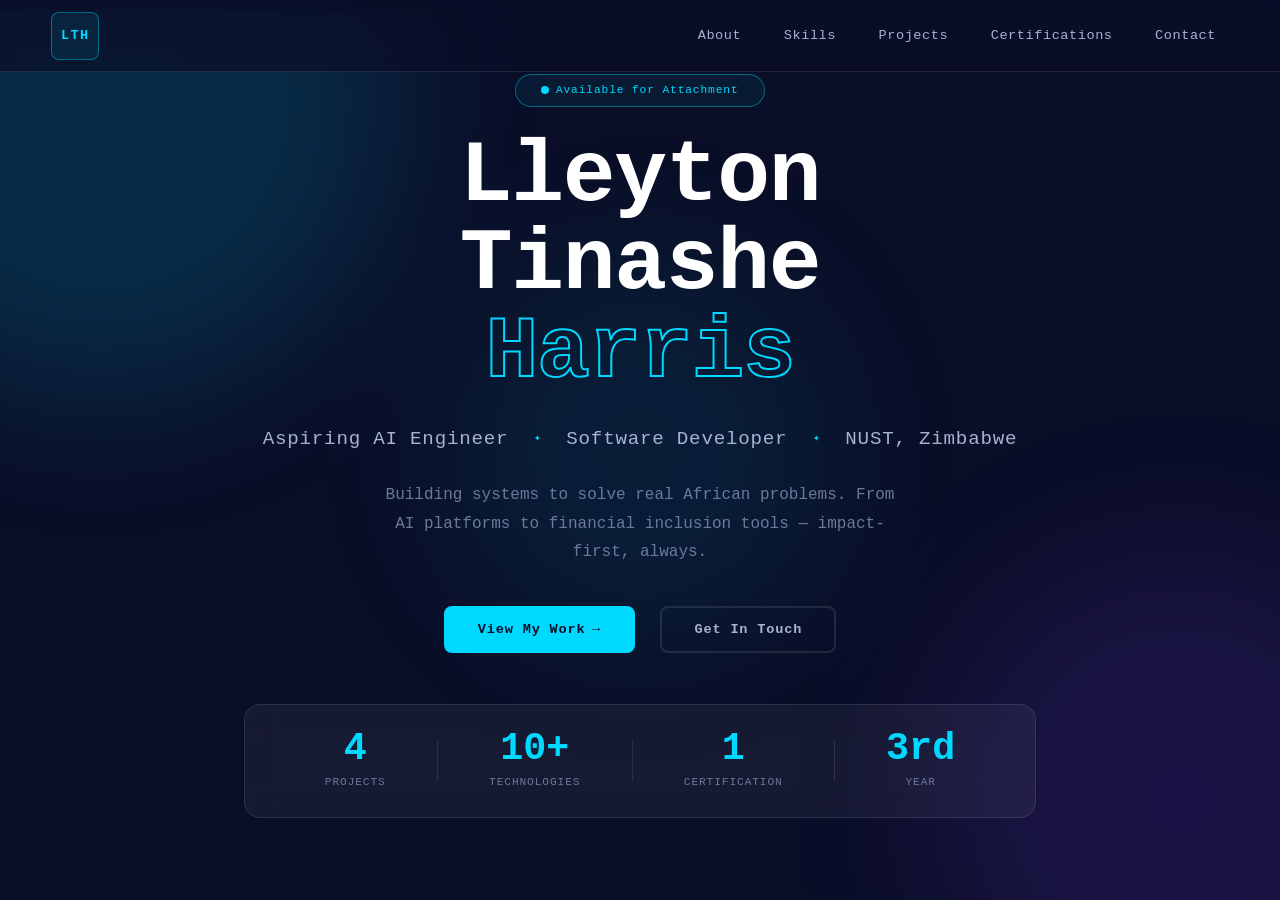
==== commit 5c39a15d: "Complete portfolio v4 - glassmorphism dark navy" ====
--- a/index.html
+++ b/index.html
@@ -5,17 +5,13 @@
     <meta name="viewport" content="width=device-width, initial-scale=1.0" />
     <meta
       name="description"
-      content="Lleyton Tinashe Harris — Aspiring AI Engineer & Software Developer. 
-      Building practical solutions in Zimbabwe."
+      content="Lleyton Tinashe Harris — Aspiring AI Engineer | Software Developer."
     />
     <meta name="author" content="Lleyton Tinashe Harris" />
-
-    <!-- Open Graph -->
     <meta property="og:title" content="Lleyton Tinashe Harris" />
     <meta
       property="og:description"
-      content="Aspiring AI Engineer & Software Developer. 
-      Building real solutions for real African problems."
+      content="Aspiring AI Engineer | Software Developer."
     />
     <meta property="og:type" content="website" />
 
@@ -32,72 +28,175 @@
 
   <body>
 
+    <!-- Animated background blobs -->
+    <div class="bg-blobs">
+      <div class="blob blob--1"></div>
+      <div class="blob blob--2"></div>
+      <div class="blob blob--3"></div>
+    </div>
+
     <!-- ============================================================
-         NAVBAR — Always visible
+         NAVBAR
     =============================================================== -->
     <nav class="navbar" id="navbar">
-      <div class="navbar__container">
-        <a href="#" class="navbar__logo" id="home-link">LTH</a>
-        
-        <ul class="navbar__menu">
-          <li class="navbar__item">
-            <a href="#" class="navbar__link" data-page="about">
-              01 — ABOUT
-            </a>
-          </li>
-          <li class="navbar__item">
-            <a href="#" class="navbar__link" data-page="skills">
-              02 — SKILLS
-            </a>
-          </li>
-          <li class="navbar__item">
-            <a href="#" class="navbar__link" data-page="projects">
-              03 — PROJECTS
-            </a>
-          </li>
-          <li class="navbar__item">
-            <a href="#" class="navbar__link" data-page="certifications">
-              04 — CERTIFICATIONS
-            </a>
-          </li>
-          <li class="navbar__item">
-            <a href="#" class="navbar__link" data-page="contact">
-              05 — CONTACT
-            </a>
+      <div class="navbar__inner">
+
+        <!-- Logo -->
+        <button class="navbar__logo" id="home-btn">
+          <span class="navbar__logo-text">LTH</span>
+        </button>
+
+        <!-- Nav links -->
+        <ul class="navbar__links">
+          <li>
+            <button class="nav-btn" data-page="about">
+              <span class="nav-btn__icon">◆</span>
+              <span class="nav-btn__label">About</span>
+            </button>
+          </li>
+          <li>
+            <button class="nav-btn" data-page="skills">
+              <span class="nav-btn__icon">◆</span>
+              <span class="nav-btn__label">Skills</span>
+            </button>
+          </li>
+          <li>
+            <button class="nav-btn" data-page="projects">
+              <span class="nav-btn__icon">◆</span>
+              <span class="nav-btn__label">Projects</span>
+            </button>
+          </li>
+          <li>
+            <button class="nav-btn" data-page="certifications">
+              <span class="nav-btn__icon">◆</span>
+              <span class="nav-btn__label">Certifications</span>
+            </button>
+          </li>
+          <li>
+            <button class="nav-btn" data-page="contact">
+              <span class="nav-btn__icon">◆</span>
+              <span class="nav-btn__label">Contact</span>
+            </button>
           </li>
         </ul>
+
+        <!-- Mobile menu toggle -->
+        <button class="navbar__hamburger" id="hamburger">
+          <span></span>
+          <span></span>
+          <span></span>
+        </button>
+
       </div>
     </nav>
 
+    <!-- Mobile menu -->
+    <div class="mobile-menu" id="mobile-menu">
+      <ul class="mobile-menu__links">
+        <li>
+          <button class="mobile-nav-btn" data-page="about">About</button>
+        </li>
+        <li>
+          <button class="mobile-nav-btn" data-page="skills">Skills</button>
+        </li>
+        <li>
+          <button class="mobile-nav-btn" data-page="projects">Projects</button>
+        </li>
+        <li>
+          <button class="mobile-nav-btn" data-page="certifications">
+            Certifications
+          </button>
+        </li>
+        <li>
+          <button class="mobile-nav-btn" data-page="contact">Contact</button>
+        </li>
+      </ul>
+    </div>
+
     <!-- ============================================================
-         LANDING PAGE (Initial view)
+         LANDING PAGE
     =============================================================== -->
-    <div id="landing-page" class="page page--active">
-      <section class="section section--landing">
-        <div class="landing">
-          <h1 class="landing__name">Lleyton<br />Tinashe<br />Harris</h1>
-          
-          <div class="landing__subtitle">
-            <p class="landing__title">Aspiring AI Engineer</p>
-            <p class="landing__title">Software Developer</p>
-          </div>
-
-          <p class="landing__intro">
-            Third-year Computer Science student at NUST, Zimbabwe. 
-            Building systems to solve real problems.
-          </p>
-
-          <div class="landing__scroll">
-            <span>SELECT A SECTION ABOVE</span>
-          </div>
-        </div>
-      </section>
+    <div id="landing" class="landing page--visible">
+
+      <div class="landing__content">
+
+        <!-- Status badge -->
+        <div class="landing__badge">
+          <span class="badge__dot"></span>
+          <span class="badge__text">Available for Attachment</span>
+        </div>
+
+        <!-- Name -->
+        <h1 class="landing__name">
+          <span class="landing__name-line">Lleyton</span>
+          <span class="landing__name-line">Tinashe</span>
+          <span class="landing__name-line landing__name-line--accent">Harris</span>
+        </h1>
+
+        <!-- Roles -->
+        <div class="landing__roles">
+          <span class="role">Aspiring AI Engineer</span>
+          <span class="role__divider">✦</span>
+          <span class="role">Software Developer</span>
+          <span class="role__divider">✦</span>
+          <span class="role">NUST, Zimbabwe</span>
+        </div>
+
+        <!-- Intro -->
+        <p class="landing__intro">
+          Building systems to solve real African problems. 
+          From AI platforms to financial inclusion tools — 
+          impact-first, always.
+        </p>
+
+        <!-- CTA Buttons -->
+        <div class="landing__cta">
+          <button class="btn btn--primary" data-page="projects">
+            View My Work
+            <span class="btn__arrow">→</span>
+          </button>
+          <button class="btn btn--secondary" data-page="contact">
+            Get In Touch
+          </button>
+        </div>
+
+        <!-- Quick stats -->
+        <div class="landing__stats">
+          <div class="stat">
+            <span class="stat__number">4</span>
+            <span class="stat__label">Projects</span>
+          </div>
+          <div class="stat__divider"></div>
+          <div class="stat">
+            <span class="stat__number">10+</span>
+            <span class="stat__label">Technologies</span>
+          </div>
+          <div class="stat__divider"></div>
+          <div class="stat">
+            <span class="stat__number">1</span>
+            <span class="stat__label">Certification</span>
+          </div>
+          <div class="stat__divider"></div>
+          <div class="stat">
+            <span class="stat__number">3rd</span>
+            <span class="stat__label">Year</span>
+          </div>
+        </div>
+
+      </div>
+
     </div>
 
     <!-- ============================================================
          PAGE CONTAINER (Content pages load here)
     =============================================================== -->
-    <div id="page-container" class="page"></div>
+    <div id="page-container" class="page--hidden">
+    </div>
+
+    <!-- Page loader -->
+    <div class="page-loader" id="page-loader">
+      <div class="loader__spinner"></div>
+    </div>
 
     <script src="script.js"></script>
   </body>
--- a/style.css
+++ b/style.css
@@ -1,6 +1,7 @@
 /* ================================================================
-   LLEYTON TINASHE HARRIS — PORTFOLIO v3
-   Dark Slate + Electric Lime — Multi-Page Architecture
+   LLEYTON TINASHE HARRIS — PORTFOLIO v4
+   Dark Navy + Glassmorphism
+   Full CSS
 ================================================================ */
 
 
@@ -9,40 +10,51 @@
 ================================================================ */
 
 :root {
-
-  /* Colour palette — Dark Slate + Electric Lime */
-  --color-bg:           #0F1419;
-  --color-bg-secondary: #1A1F2E;
-  --color-text:         #F0EDF5;
-  --color-text-muted:   #A8A0B8;
-  --color-accent:       #00FF41;
-  --color-accent-dim:   #00CC33;
-  --color-border:       #2D3544;
+  /* Colors */
+  --bg-base:          #0A0E27;
+  --bg-layer:         #131B3A;
+  --bg-glass:         rgba(255, 255, 255, 0.05);
+  --bg-glass-hover:   rgba(255, 255, 255, 0.09);
+  --text-primary:     #FFFFFF;
+  --text-secondary:   #A8B2D1;
+  --text-muted:       #6B7A99;
+  --accent-cyan:      #00D9FF;
+  --accent-purple:    #7C3AED;
+  --accent-glow:      rgba(0, 217, 255, 0.35);
+  --accent-purple-glow: rgba(124, 58, 237, 0.35);
+  --border-glass:     rgba(255, 255, 255, 0.1);
+  --border-accent:    rgba(0, 217, 255, 0.4);
 
   /* Typography */
-  --font-primary: 'Courier New', Courier, monospace;
-
-  /* Font sizes */
-  --size-xs:    0.75rem;
-  --size-sm:    0.875rem;
+  --font:             'Courier New', Courier, monospace;
+
+  /* Spacing */
+  --space-xs:   0.4rem;
+  --space-sm:   0.8rem;
+  --space-md:   1.6rem;
+  --space-lg:   3.2rem;
+  --space-xl:   5rem;
+
+  /* Sizes */
+  --size-xs:    0.7rem;
+  --size-sm:    0.85rem;
   --size-base:  1rem;
-  --size-md:    1.25rem;
-  --size-lg:    1.75rem;
-  --size-xl:    2.5rem;
+  --size-md:    1.2rem;
+  --size-lg:    1.6rem;
+  --size-xl:    2.4rem;
   --size-xxl:   3.5rem;
-  --size-xxxl:  5rem;
-
-  /* Spacing */
-  --space-xs:   0.5rem;
-  --space-sm:   1rem;
-  --space-md:   2rem;
-  --space-lg:   4rem;
-  --space-xl:   6rem;
+  --size-xxxl:  5.5rem;
+
+  /* Navbar height */
+  --navbar-h:   72px;
 
   /* Transitions */
-  --transition-fast:  0.15s ease;
-  --transition-base:  0.3s ease;
-  --transition-slow:  0.6s ease;
+  --t-fast:     0.15s ease;
+  --t-base:     0.3s ease;
+  --t-slow:     0.6s ease;
+
+  /* Glass effect */
+  --blur:       blur(16px);
 }
 
 
@@ -50,9 +62,7 @@
    2. RESET & BASE
 ================================================================ */
 
-*,
-*::before,
-*::after {
+*, *::before, *::after {
   box-sizing: border-box;
   margin: 0;
   padding: 0;
@@ -60,71 +70,99 @@
 
 html {
   scroll-behavior: smooth;
-  scrollbar-gutter: stable;
 }
 
 body {
-  font-family: var(--font-primary);
+  font-family: var(--font);
   font-size: var(--size-base);
   line-height: 1.7;
-  color: var(--color-text);
-  background-color: var(--color-bg);
+  color: var(--text-primary);
+  background-color: var(--bg-base);
   overflow-x: hidden;
-}
-
-ul {
-  list-style: none;
-}
+  min-height: 100vh;
+}
+
+ul { list-style: none; }
 
 a {
   color: inherit;
   text-decoration: none;
-  transition: color var(--transition-fast);
-}
-
-img {
-  max-width: 100%;
-  display: block;
-}
-
-p {
-  margin: 0;
-}
-
-
-/* ================================================================
-   3. PAGE TRANSITIONS
-   Landing page and content pages with fade
-================================================================ */
-
-.page {
+}
+
+button {
+  font-family: var(--font);
+  cursor: pointer;
+  border: none;
+  background: none;
+  color: inherit;
+}
+
+p { margin: 0; }
+
+
+/* ================================================================
+   3. ANIMATED BACKGROUND BLOBS
+   Soft glowing orbs that drift slowly
+================================================================ */
+
+.bg-blobs {
   position: fixed;
-  top: 0;
-  left: 0;
-  width: 100%;
-  height: 100%;
-  opacity: 0;
+  inset: 0;
+  z-index: 0;
   pointer-events: none;
-  transition: opacity var(--transition-slow);
-  overflow-y: auto;
-  overflow-x: hidden;
-}
-
-.page--active {
-  opacity: 1;
-  pointer-events: auto;
-}
-
-#page-container {
-  padding: 120px var(--space-lg) var(--space-xl);
-  max-width: 1200px;
-  margin: 0 auto;
+  overflow: hidden;
+}
+
+.blob {
+  position: absolute;
+  border-radius: 50%;
+  filter: blur(80px);
+  opacity: 0.15;
+  animation: drift 20s infinite alternate ease-in-out;
+}
+
+.blob--1 {
+  width: 600px;
+  height: 600px;
+  background: var(--accent-cyan);
+  top: -200px;
+  left: -200px;
+  animation-duration: 25s;
+}
+
+.blob--2 {
+  width: 500px;
+  height: 500px;
+  background: var(--accent-purple);
+  bottom: -150px;
+  right: -150px;
+  animation-duration: 20s;
+  animation-delay: -8s;
+}
+
+.blob--3 {
+  width: 400px;
+  height: 400px;
+  background: var(--accent-cyan);
+  top: 50%;
+  left: 50%;
+  transform: translate(-50%, -50%);
+  animation-duration: 30s;
+  animation-delay: -15s;
+  opacity: 0.08;
+}
+
+@keyframes drift {
+  0% { transform: translate(0, 0) scale(1); }
+  33% { transform: translate(40px, -60px) scale(1.05); }
+  66% { transform: translate(-30px, 40px) scale(0.95); }
+  100% { transform: translate(20px, -20px) scale(1.02); }
 }
 
 
 /* ================================================================
    4. NAVBAR
-   Fixed at top, always visible
+   Glassmorphic, fixed at top
 ================================================================ */
 
 .navbar {
@@ -132,316 +170,621 @@
   top: 0;
   left: 0;
   right: 0;
+  height: var(--navbar-h);
   z-index: 1000;
-  background-color: var(--color-bg);
-  border-bottom: 1px solid var(--color-border);
-  padding: var(--space-md) 0;
-}
-
-.navbar__container {
-  max-width: 1400px;
+  background: rgba(10, 14, 39, 0.7);
+  backdrop-filter: var(--blur);
+  -webkit-backdrop-filter: var(--blur);
+  border-bottom: 1px solid var(--border-glass);
+}
+
+.navbar__inner {
+  max-width: 1300px;
   margin: 0 auto;
   padding: 0 var(--space-lg);
-  display: flex;
+  height: 100%;
+  display: flex;
+  align-items: center;
   justify-content: space-between;
-  align-items: center;
-}
-
+}
+
+/* Logo */
 .navbar__logo {
-  font-size: var(--size-lg);
-  font-weight: bold;
-  letter-spacing: 0.15em;
-  color: var(--color-accent);
-  display: inline-block;
-  padding: var(--space-xs) var(--space-sm);
-  border: 1px solid var(--color-accent);
-  transition: all var(--transition-fast);
-  cursor: pointer;
-}
-
-.navbar__logo:hover {
-  background-color: var(--color-accent);
-  color: var(--color-bg);
-}
-
-.navbar__menu {
-  display: flex;
-  gap: var(--space-lg);
-  align-items: center;
-}
-
-.navbar__link {
-  font-size: var(--size-sm);
-  letter-spacing: 0.08em;
-  color: var(--color-text);
-  display: block;
-  padding: var(--space-xs) 0;
+  display: flex;
+  align-items: center;
+  justify-content: center;
+  width: 48px;
+  height: 48px;
+  border: 1px solid var(--border-accent);
+  border-radius: 8px;
+  background: rgba(0, 217, 255, 0.08);
+  transition: all var(--t-base);
   position: relative;
-  cursor: pointer;
-}
-
-.navbar__link::after {
+  overflow: hidden;
+}
+
+.navbar__logo::before {
   content: '';
   position: absolute;
-  bottom: -4px;
+  inset: 0;
+  background: var(--accent-cyan);
+  opacity: 0;
+  transition: opacity var(--t-base);
+  border-radius: 8px;
+}
+
+.navbar__logo:hover::before {
+  opacity: 0.15;
+}
+
+.navbar__logo:hover {
+  box-shadow: 0 0 20px var(--accent-glow);
+  border-color: var(--accent-cyan);
+}
+
+.navbar__logo-text {
+  font-size: var(--size-sm);
+  font-weight: bold;
+  letter-spacing: 0.1em;
+  color: var(--accent-cyan);
+  position: relative;
+  z-index: 1;
+}
+
+/* Nav links */
+.navbar__links {
+  display: flex;
+  align-items: center;
+  gap: var(--space-xs);
+}
+
+.nav-btn {
+  display: flex;
+  align-items: center;
+  gap: var(--space-xs);
+  padding: var(--space-xs) var(--space-sm);
+  border-radius: 6px;
+  font-size: var(--size-sm);
+  letter-spacing: 0.04em;
+  color: var(--text-secondary);
+  transition: all var(--t-base);
+  position: relative;
+}
+
+.nav-btn__icon {
+  font-size: 6px;
+  color: var(--accent-cyan);
+  opacity: 0;
+  transition: opacity var(--t-fast);
+}
+
+.nav-btn:hover .nav-btn__icon,
+.nav-btn--active .nav-btn__icon {
+  opacity: 1;
+}
+
+.nav-btn:hover {
+  color: var(--text-primary);
+  background: rgba(255, 255, 255, 0.06);
+}
+
+.nav-btn--active {
+  color: var(--accent-cyan);
+  background: rgba(0, 217, 255, 0.08);
+}
+
+.nav-btn--active .nav-btn__label {
+  color: var(--accent-cyan);
+}
+
+/* Hamburger */
+.navbar__hamburger {
+  display: none;
+  flex-direction: column;
+  gap: 5px;
+  padding: var(--space-xs);
+}
+
+.navbar__hamburger span {
+  display: block;
+  width: 24px;
+  height: 2px;
+  background: var(--text-secondary);
+  border-radius: 2px;
+  transition: all var(--t-base);
+}
+
+.navbar__hamburger.is-open span:nth-child(1) {
+  transform: translateY(7px) rotate(45deg);
+}
+
+.navbar__hamburger.is-open span:nth-child(2) {
+  opacity: 0;
+}
+
+.navbar__hamburger.is-open span:nth-child(3) {
+  transform: translateY(-7px) rotate(-45deg);
+}
+
+
+/* ================================================================
+   5. MOBILE MENU
+================================================================ */
+
+.mobile-menu {
+  position: fixed;
+  top: var(--navbar-h);
   left: 0;
-  width: 0;
-  height: 2px;
-  background-color: var(--color-accent);
-  transition: width var(--transition-fast);
-}
-
-.navbar__link:hover {
-  color: var(--color-accent);
-}
-
-.navbar__link:hover::after {
+  right: 0;
+  z-index: 999;
+  background: rgba(10, 14, 39, 0.95);
+  backdrop-filter: var(--blur);
+  -webkit-backdrop-filter: var(--blur);
+  border-bottom: 1px solid var(--border-glass);
+  padding: var(--space-md);
+  transform: translateY(-120%);
+  transition: transform var(--t-base);
+}
+
+.mobile-menu.is-open {
+  transform: translateY(0);
+}
+
+.mobile-menu__links {
+  display: flex;
+  flex-direction: column;
+  gap: var(--space-xs);
+}
+
+.mobile-nav-btn {
   width: 100%;
-}
-
-.navbar__link--active {
-  color: var(--color-accent);
-}
-
-.navbar__link--active::after {
+  text-align: left;
+  padding: var(--space-sm) var(--space-md);
+  font-size: var(--size-base);
+  color: var(--text-secondary);
+  border-radius: 8px;
+  transition: all var(--t-fast);
+}
+
+.mobile-nav-btn:hover {
+  color: var(--accent-cyan);
+  background: rgba(0, 217, 255, 0.08);
+}
+
+
+/* ================================================================
+   6. PAGE TRANSITIONS
+================================================================ */
+
+.page--visible {
+  display: block;
+  animation: fadeSlideUp var(--t-slow) ease forwards;
+}
+
+.page--hidden {
+  display: none;
+}
+
+@keyframes fadeSlideUp {
+  from {
+    opacity: 0;
+    transform: translateY(24px);
+  }
+  to {
+    opacity: 1;
+    transform: translateY(0);
+  }
+}
+
+
+/* ================================================================
+   7. LANDING PAGE
+================================================================ */
+
+#landing {
+  min-height: 100vh;
+  display: flex;
+  align-items: center;
+  justify-content: center;
+  padding: var(--navbar-h) var(--space-lg) var(--space-xl);
+  position: relative;
+  z-index: 1;
+}
+
+.landing__content {
+  max-width: 900px;
   width: 100%;
-}
-
-
-/* ================================================================
-   5. LANDING SECTION
-================================================================ */
-
-.section--landing {
-  display: flex;
-  align-items: center;
+  text-align: center;
+  display: flex;
+  flex-direction: column;
+  align-items: center;
+  gap: var(--space-md);
+  animation: fadeSlideUp 0.8s ease forwards;
+}
+
+/* Status badge */
+.landing__badge {
+  display: inline-flex;
+  align-items: center;
+  gap: var(--space-xs);
+  padding: var(--space-xs) var(--space-md);
+  border: 1px solid var(--border-accent);
+  border-radius: 100px;
+  background: rgba(0, 217, 255, 0.06);
+  font-size: var(--size-xs);
+  letter-spacing: 0.08em;
+  color: var(--accent-cyan);
+}
+
+.badge__dot {
+  width: 8px;
+  height: 8px;
+  border-radius: 50%;
+  background: var(--accent-cyan);
+  animation: pulse-dot 2s infinite;
+}
+
+@keyframes pulse-dot {
+  0%, 100% {
+    box-shadow: 0 0 0 0 rgba(0, 217, 255, 0.6);
+  }
+  50% {
+    box-shadow: 0 0 0 6px rgba(0, 217, 255, 0);
+  }
+}
+
+/* Name */
+.landing__name {
+  display: flex;
+  flex-direction: column;
+  align-items: center;
+  gap: 0;
+  line-height: 1;
+  letter-spacing: -0.04em;
+}
+
+.landing__name-line {
+  font-size: var(--size-xxxl);
+  font-weight: bold;
+  color: var(--text-primary);
+  display: block;
+}
+
+.landing__name-line--accent {
+  color: transparent;
+  -webkit-text-stroke: 2px var(--accent-cyan);
+}
+
+/* Roles */
+.landing__roles {
+  display: flex;
+  align-items: center;
+  gap: var(--space-md);
+  flex-wrap: wrap;
   justify-content: center;
-  min-height: 100vh;
-  padding: var(--space-xl) var(--space-lg);
-}
-
-.landing {
-  text-align: center;
-  max-width: 900px;
-}
-
-.landing__name {
-  font-size: var(--size-xxxl);
-  font-weight: bold;
-  line-height: 0.95;
-  letter-spacing: -0.04em;
-  color: var(--color-text);
-  margin-bottom: var(--space-lg);
-  word-spacing: 9999px;
-}
-
-.landing__subtitle {
-  margin-bottom: var(--space-lg);
-}
-
-.landing__title {
-  font-size: var(--size-xl);
-  font-weight: bold;
-  letter-spacing: -0.02em;
-  color: var(--color-accent);
-  line-height: 1.2;
-}
-
-.landing__title + .landing__title {
-  margin-top: var(--space-sm);
-}
-
+}
+
+.role {
+  font-size: var(--size-md);
+  color: var(--text-secondary);
+  letter-spacing: 0.04em;
+}
+
+.role__divider {
+  color: var(--accent-cyan);
+  font-size: var(--size-xs);
+}
+
+/* Intro */
 .landing__intro {
   font-size: var(--size-base);
+  color: var(--text-muted);
+  max-width: 55ch;
   line-height: 1.8;
-  color: var(--color-text-muted);
-  max-width: 65ch;
-  margin: 0 auto var(--space-xl);
-}
-
-.landing__scroll {
-  display: flex;
+}
+
+/* CTA Buttons */
+.landing__cta {
+  display: flex;
+  gap: var(--space-md);
+  flex-wrap: wrap;
   justify-content: center;
-  align-items: center;
-  margin-top: var(--space-xl);
-  color: var(--color-accent);
+  margin-top: var(--space-sm);
+}
+
+.btn {
+  font-family: var(--font);
+  font-size: var(--size-sm);
+  letter-spacing: 0.06em;
+  padding: 14px 32px;
+  border-radius: 8px;
+  cursor: pointer;
+  transition: all var(--t-base);
+  display: inline-flex;
+  align-items: center;
+  gap: var(--space-xs);
+  font-weight: bold;
+}
+
+.btn--primary {
+  background: var(--accent-cyan);
+  color: var(--bg-base);
+  border: 2px solid var(--accent-cyan);
+}
+
+.btn--primary:hover {
+  background: transparent;
+  color: var(--accent-cyan);
+  box-shadow: 0 0 30px var(--accent-glow);
+}
+
+.btn__arrow {
+  transition: transform var(--t-fast);
+}
+
+.btn--primary:hover .btn__arrow {
+  transform: translateX(4px);
+}
+
+.btn--secondary {
+  background: transparent;
+  color: var(--text-secondary);
+  border: 2px solid var(--border-glass);
+}
+
+.btn--secondary:hover {
+  border-color: var(--border-accent);
+  color: var(--accent-cyan);
+  background: rgba(0, 217, 255, 0.06);
+}
+
+/* Stats */
+.landing__stats {
+  display: flex;
+  align-items: center;
+  gap: var(--space-lg);
+  margin-top: var(--space-md);
+  padding: var(--space-md) var(--space-xl);
+  background: var(--bg-glass);
+  backdrop-filter: var(--blur);
+  -webkit-backdrop-filter: var(--blur);
+  border: 1px solid var(--border-glass);
+  border-radius: 16px;
+}
+
+.stat {
+  display: flex;
+  flex-direction: column;
+  align-items: center;
+  gap: 4px;
+}
+
+.stat__number {
+  font-size: var(--size-xl);
+  font-weight: bold;
+  color: var(--accent-cyan);
+  line-height: 1;
+}
+
+.stat__label {
+  font-size: var(--size-xs);
+  color: var(--text-muted);
+  letter-spacing: 0.08em;
+  text-transform: uppercase;
+}
+
+.stat__divider {
+  width: 1px;
+  height: 40px;
+  background: var(--border-glass);
+}
+
+
+/* ================================================================
+   8. PAGE CONTAINER
+================================================================ */
+
+#page-container {
+  min-height: 100vh;
+  padding: calc(var(--navbar-h) + var(--space-lg)) var(--space-lg) var(--space-xl);
+  max-width: 1300px;
+  margin: 0 auto;
+  position: relative;
+  z-index: 1;
+}
+
+.page-content {
+  display: flex;
+  flex-direction: column;
+  gap: var(--space-lg);
+}
+
+
+/* ================================================================
+   9. PAGE HEADER
+================================================================ */
+
+.page-header {
+  display: flex;
+  align-items: center;
+  gap: var(--space-md);
+  padding-bottom: var(--space-md);
+  border-bottom: 1px solid var(--border-glass);
+  margin-bottom: var(--space-md);
+}
+
+.page-header__icon {
+  width: 56px;
+  height: 56px;
+  display: flex;
+  align-items: center;
+  justify-content: center;
+  font-size: var(--size-xl);
+  color: var(--accent-cyan);
+  background: rgba(0, 217, 255, 0.08);
+  border: 1px solid var(--border-accent);
+  border-radius: 12px;
+  flex-shrink: 0;
+}
+
+.page-header__number {
   font-size: var(--size-xs);
   letter-spacing: 0.2em;
-  animation: pulse 2s infinite;
-}
-
-@keyframes pulse {
-  0%, 100% {
-    opacity: 1;
-  }
-  50% {
-    opacity: 0.5;
-  }
-}
-
-
-/* ================================================================
-   6. SECTION STRUCTURE (for content pages)
-================================================================ */
-
-.section--page {
-  padding: 0;
-}
-
-.section__header {
-  display: flex;
-  align-items: baseline;
+  color: var(--accent-cyan);
+  text-transform: uppercase;
+  margin-bottom: 4px;
+}
+
+.page-header__title {
+  font-size: var(--size-xxl);
+  font-weight: bold;
+  letter-spacing: -0.03em;
+  color: var(--text-primary);
+  line-height: 1;
+}
+
+
+/* ================================================================
+   10. GLASS CARD (shared component)
+================================================================ */
+
+.glass-card {
+  background: var(--bg-glass);
+  backdrop-filter: var(--blur);
+  -webkit-backdrop-filter: var(--blur);
+  border: 1px solid var(--border-glass);
+  border-radius: 16px;
+  padding: var(--space-lg);
+  transition: all var(--t-base);
+}
+
+.glass-card:hover {
+  background: var(--bg-glass-hover);
+  border-color: var(--border-accent);
+  box-shadow: 0 8px 32px rgba(0, 217, 255, 0.08);
+  transform: translateY(-2px);
+}
+
+
+/* ================================================================
+   11. ABOUT PAGE
+================================================================ */
+
+.about__lead-card {
+  border-color: var(--border-accent);
+  background: rgba(0, 217, 255, 0.04);
+}
+
+.about__lead {
+  font-size: var(--size-lg);
+  font-weight: bold;
+  line-height: 1.5;
+  color: var(--text-primary);
+}
+
+.about__grid {
+  display: grid;
+  grid-template-columns: 1fr 1fr;
+  gap: var(--space-md);
+}
+
+.about__card {
+  display: flex;
+  flex-direction: column;
   gap: var(--space-sm);
-  margin-bottom: var(--space-lg);
-  padding-bottom: var(--space-md);
-  border-bottom: 2px solid var(--color-accent);
-}
-
-.section__number {
-  font-size: var(--size-xs);
-  letter-spacing: 0.3em;
-  text-transform: uppercase;
-  color: var(--color-accent);
-  font-weight: bold;
-}
-
-.section__title {
-  font-size: var(--size-lg);
-  font-weight: bold;
-  letter-spacing: -0.02em;
-  text-transform: uppercase;
-  color: var(--color-text);
-}
-
-.section__body {
+}
+
+.about__card--wide {
+  grid-column: 1 / -1;
+}
+
+.about__card-icon {
+  font-size: var(--size-xl);
+  color: var(--accent-cyan);
+}
+
+.about__card-title {
+  font-size: var(--size-md);
+  font-weight: bold;
+  color: var(--text-primary);
+  letter-spacing: 0.02em;
+}
+
+.about__card p {
+  font-size: var(--size-base);
+  color: var(--text-secondary);
+  line-height: 1.8;
+}
+
+.about__highlight {
+  font-size: var(--size-md);
+  font-weight: bold;
+  color: var(--accent-cyan);
+  padding: var(--space-sm) var(--space-md);
+  border-left: 3px solid var(--accent-cyan);
+  background: rgba(0, 217, 255, 0.06);
+  border-radius: 0 8px 8px 0;
+  margin-top: var(--space-sm);
+}
+
+
+/* ================================================================
+   12. SKILLS PAGE
+================================================================ */
+
+.skills__grid {
+  display: grid;
+  grid-template-columns: repeat(auto-fit, minmax(280px, 1fr));
+  gap: var(--space-md);
+}
+
+.skills__card {
   display: flex;
   flex-direction: column;
   gap: var(--space-md);
 }
 
-.section__body p {
-  font-size: var(--size-base);
-  line-height: 1.8;
-  color: var(--color-text);
-  max-width: 70ch;
-}
-
-
-/* ================================================================
-   7. ABOUT PAGE
-================================================================ */
-
-.about__intro {
-  margin-bottom: var(--space-xl);
-  padding-bottom: var(--space-lg);
-  border-bottom: 2px solid var(--color-accent);
-}
-
-.about__lead {
-  font-size: var(--size-lg);
-  font-weight: bold;
-  line-height: 1.4;
-  color: var(--color-accent);
-  max-width: 70ch;
-}
-
-.about__block {
-  padding: var(--space-lg);
-  border-left: 4px solid var(--color-border);
-  background-color: var(--color-bg-secondary);
-  margin-bottom: var(--space-lg);
-  transition: all var(--transition-base);
-}
-
-.about__block:hover {
-  border-left-color: var(--color-accent);
-  background-color: rgba(0, 255, 65, 0.05);
-}
-
-.about__block--accent {
-  border-left-color: var(--color-accent);
-  background-color: rgba(0, 255, 65, 0.08);
-}
-
-.about__block-title {
+.skills__card-title {
   font-size: var(--size-md);
   font-weight: bold;
-  letter-spacing: 0.05em;
-  text-transform: uppercase;
-  color: var(--color-accent);
-  margin-bottom: var(--space-sm);
-}
-
-.about__block p {
-  font-size: var(--size-base);
-  line-height: 1.8;
-  color: var(--color-text);
-  margin-bottom: var(--space-sm);
-}
-
-.about__block p:last-child {
-  margin-bottom: 0;
-}
-
-.about__block-highlight {
-  font-size: var(--size-base);
-  font-weight: bold;
-  color: var(--color-accent);
-  letter-spacing: 0.05em;
-  margin: var(--space-md) 0 var(--space-sm) 0;
-  padding: var(--space-sm) 0;
-  border-top: 1px solid var(--color-accent);
-  border-bottom: 1px solid var(--color-accent);
-}
-
-
-/* ================================================================
-   8. SKILLS PAGE
-================================================================ */
-
-.skills__group {
-  padding: var(--space-md) 0;
-  border-bottom: 1px solid var(--color-border);
-}
-
-.skills__group:last-child {
-  border-bottom: none;
-}
-
-.skills__category {
-  font-size: var(--size-xs);
-  letter-spacing: 0.2em;
-  text-transform: uppercase;
-  color: var(--color-accent);
-  font-weight: bold;
-  margin-bottom: var(--space-sm);
-}
-
-.skills__list {
+  color: var(--text-primary);
+  display: flex;
+  align-items: center;
+  gap: var(--space-sm);
+}
+
+.skills__card-icon {
+  color: var(--accent-cyan);
+  font-size: var(--size-md);
+}
+
+.skills__tags {
   display: flex;
   flex-wrap: wrap;
   gap: var(--space-xs);
 }
 
-.skills__tag {
+.skill-tag {
   font-size: var(--size-xs);
-  letter-spacing: 0.08em;
-  color: var(--color-text);
-  border: 1px solid var(--color-border);
-  padding: 6px 12px;
-  transition: all var(--transition-fast);
-  white-space: nowrap;
-}
-
-.skills__tag:hover {
-  background-color: var(--color-accent);
-  color: var(--color-bg);
-  border-color: var(--color-accent);
-}
-
-
-/* ================================================================
-   9. PROJECTS PAGE
+  letter-spacing: 0.06em;
+  color: var(--text-secondary);
+  padding: 6px 14px;
+  border: 1px solid var(--border-glass);
+  border-radius: 100px;
+  transition: all var(--t-fast);
+  cursor: default;
+}
+
+.skill-tag:hover {
+  color: var(--accent-cyan);
+  border-color: var(--border-accent);
+  background: rgba(0, 217, 255, 0.08);
+  box-shadow: 0 0 12px rgba(0, 217, 255, 0.15);
+}
+
+
+/* ================================================================
+   13. PROJECTS PAGE
 ================================================================ */
 
 .projects__grid {
@@ -450,312 +793,409 @@
   gap: var(--space-md);
 }
 
-.project {
-  border: 1px solid var(--color-border);
-  border-left: 3px solid var(--color-accent);
-  padding: var(--space-md);
+.project-card {
+  display: flex;
+  flex-direction: column;
+  gap: var(--space-sm);
+}
+
+.project-card__header {
+  display: flex;
+  justify-content: space-between;
+  align-items: flex-start;
+}
+
+.project-card__meta {
   display: flex;
   flex-direction: column;
   gap: var(--space-xs);
-  transition: all var(--transition-base);
-}
-
-.project:hover {
-  border-left-width: 5px;
-  background-color: var(--color-bg-secondary);
-}
-
-.project__meta {
-  display: flex;
-  justify-content: space-between;
-  align-items: center;
-  margin-bottom: var(--space-xs);
-}
-
-.project__index {
+}
+
+.project-card__index {
   font-size: var(--size-xs);
   letter-spacing: 0.15em;
-  color: var(--color-accent);
-  font-weight: bold;
-}
-
-.project__status {
+  color: var(--accent-cyan);
+  font-weight: bold;
+}
+
+.project-card__status {
+  font-size: var(--size-xs);
+  letter-spacing: 0.08em;
+  padding: 3px 10px;
+  border-radius: 100px;
+  font-weight: bold;
+  width: fit-content;
+}
+
+.project-card__status--active {
+  background: rgba(0, 217, 255, 0.1);
+  color: var(--accent-cyan);
+  border: 1px solid rgba(0, 217, 255, 0.3);
+}
+
+.project-card__status--prototype {
+  background: rgba(124, 58, 237, 0.1);
+  color: #A78BFA;
+  border: 1px solid rgba(124, 58, 237, 0.3);
+}
+
+.project-card__status--proposal {
+  background: rgba(255, 165, 0, 0.1);
+  color: #FFA500;
+  border: 1px solid rgba(255, 165, 0, 0.3);
+}
+
+.project-card__icon {
+  font-size: var(--size-xl);
+}
+
+.project-card__name {
+  font-size: var(--size-lg);
+  font-weight: bold;
+  color: var(--text-primary);
+  letter-spacing: -0.02em;
+}
+
+.project-card__type {
   font-size: var(--size-xs);
   letter-spacing: 0.1em;
   text-transform: uppercase;
-  color: var(--color-text-muted);
-  border: 1px solid var(--color-border);
-  padding: 2px var(--space-xs);
-}
-
-.project__name {
+  color: var(--text-muted);
+}
+
+.project-card__desc {
+  font-size: var(--size-sm);
+  color: var(--text-secondary);
+  line-height: 1.7;
+  flex-grow: 1;
+}
+
+.project-card__stack {
+  display: flex;
+  flex-wrap: wrap;
+  gap: var(--space-xs);
+  margin-top: var(--space-xs);
+}
+
+.stack-tag {
+  font-size: var(--size-xs);
+  color: var(--text-muted);
+  padding: 3px 10px;
+  border: 1px solid var(--border-glass);
+  border-radius: 4px;
+}
+
+.project-card__footer {
+  margin-top: var(--space-sm);
+  padding-top: var(--space-sm);
+  border-top: 1px solid var(--border-glass);
+}
+
+.project-card__link {
+  font-size: var(--size-sm);
+  font-weight: bold;
+  color: var(--accent-cyan);
+  letter-spacing: 0.04em;
+  transition: all var(--t-fast);
+  display: inline-flex;
+  align-items: center;
+  gap: 4px;
+}
+
+.project-card__link:hover {
+  text-shadow: 0 0 12px var(--accent-glow);
+  letter-spacing: 0.08em;
+}
+
+
+/* ================================================================
+   14. CERTIFICATIONS PAGE
+================================================================ */
+
+.certs__list {
+  display: flex;
+  flex-direction: column;
+  gap: var(--space-md);
+}
+
+.cert-card {
+  display: flex;
+  justify-content: space-between;
+  align-items: center;
+  gap: var(--space-md);
+}
+
+.cert-card__left {
+  display: flex;
+  align-items: center;
+  gap: var(--space-md);
+}
+
+.cert-card__icon {
+  width: 48px;
+  height: 48px;
+  display: flex;
+  align-items: center;
+  justify-content: center;
+  font-size: var(--size-xl);
+  color: var(--accent-cyan);
+  background: rgba(0, 217, 255, 0.08);
+  border: 1px solid var(--border-accent);
+  border-radius: 10px;
+  flex-shrink: 0;
+}
+
+.cert-card__name {
   font-size: var(--size-md);
   font-weight: bold;
-  letter-spacing: -0.01em;
-  color: var(--color-text);
-}
-
-.project__type {
+  color: var(--text-primary);
+  margin-bottom: 4px;
+}
+
+.cert-card__issuer {
+  font-size: var(--size-sm);
+  color: var(--text-muted);
+}
+
+.cert-card__right {
+  display: flex;
+  flex-direction: column;
+  align-items: flex-end;
+  gap: var(--space-xs);
+  flex-shrink: 0;
+}
+
+.cert-card__year {
+  font-size: var(--size-xl);
+  font-weight: bold;
+  color: var(--accent-cyan);
+  line-height: 1;
+}
+
+.cert-card__badge {
   font-size: var(--size-xs);
   letter-spacing: 0.1em;
   text-transform: uppercase;
-  color: var(--color-text-muted);
-}
-
-.project__description {
-  font-size: var(--size-sm);
-  line-height: 1.7;
-  color: var(--color-text);
-  flex-grow: 1;
-}
-
-.project__stack {
-  display: flex;
-  flex-wrap: wrap;
-  gap: var(--space-xs);
-  margin-top: var(--space-xs);
-}
-
-.project__stack li {
-  font-size: var(--size-xs);
-  letter-spacing: 0.08em;
-  color: var(--color-text-muted);
-  border: 1px solid var(--color-border);
-  padding: 2px 6px;
-}
-
-.project__links {
-  display: flex;
-  gap: var(--space-sm);
-  margin-top: var(--space-sm);
-  padding-top: var(--space-sm);
-  border-top: 1px solid var(--color-border);
-}
-
-.project__link {
-  font-size: var(--size-xs);
-  letter-spacing: 0.12em;
-  text-transform: uppercase;
-  color: var(--color-text);
-  position: relative;
-}
-
-.project__link::after {
-  content: '';
-  position: absolute;
-  bottom: -2px;
-  left: 0;
-  width: 100%;
-  height: 2px;
-  background-color: var(--color-accent);
-}
-
-.project__link:hover {
-  color: var(--color-accent);
-}
-
-
-/* ================================================================
-   10. CERTIFICATIONS PAGE
-================================================================ */
-
-.cert {
-  padding: var(--space-md) 0;
-  border-bottom: 1px solid var(--color-border);
-  display: grid;
-  grid-template-columns: 1fr auto;
-  align-items: center;
-  gap: var(--space-md);
-}
-
-.cert:last-child {
-  border-bottom: none;
-}
-
-.cert__name {
-  font-size: var(--size-base);
-  font-weight: bold;
-  line-height: 1.3;
-  color: var(--color-text);
-}
-
-.cert__issuer {
-  font-size: var(--size-sm);
-  color: var(--color-text-muted);
-  margin-top: var(--space-xs);
-}
-
-.cert__year {
-  font-size: var(--size-sm);
-  color: var(--color-accent);
-  font-weight: bold;
-  letter-spacing: 0.05em;
-  text-align: right;
-}
-
-
-/* ================================================================
-   11. CONTACT PAGE
-================================================================ */
+  color: #00FF88;
+  background: rgba(0, 255, 136, 0.1);
+  border: 1px solid rgba(0, 255, 136, 0.3);
+  padding: 3px 10px;
+  border-radius: 100px;
+}
+
+
+/* ================================================================
+   15. CONTACT PAGE
+================================================================ */
+
+.contact__intro-card {
+  border-color: var(--border-accent);
+  background: rgba(0, 217, 255, 0.04);
+}
 
 .contact__intro {
-  font-size: var(--size-base);
+  font-size: var(--size-md);
+  color: var(--text-secondary);
   line-height: 1.8;
-  color: var(--color-text-muted);
-  margin-bottom: var(--space-xl);
-  max-width: 65ch;
 }
 
 .contact__grid {
   display: grid;
-  grid-template-columns: repeat(auto-fit, minmax(280px, 1fr));
-  gap: var(--space-lg);
-  margin-top: var(--space-lg);
-}
-
-.contact__channel {
-  border: 1px solid var(--color-border);
-  padding: var(--space-lg);
-  background-color: var(--color-bg-secondary);
+  grid-template-columns: repeat(auto-fit, minmax(260px, 1fr));
+  gap: var(--space-md);
+}
+
+.contact-card {
   display: flex;
   flex-direction: column;
   gap: var(--space-sm);
-  transition: all var(--transition-base);
-}
-
-.contact__channel:hover {
-  border-color: var(--color-accent);
-  background-color: rgba(0, 255, 65, 0.05);
-  transform: translateY(-2px);
-}
-
-.contact__channel-title {
+  cursor: pointer;
+  text-decoration: none;
+}
+
+.contact-card--accent {
+  border-color: var(--border-accent);
+  background: rgba(0, 217, 255, 0.04);
+}
+
+.contact-card__icon {
+  font-size: var(--size-xl);
+  color: var(--accent-cyan);
+  margin-bottom: var(--space-xs);
+}
+
+.contact-card__title {
   font-size: var(--size-md);
   font-weight: bold;
-  letter-spacing: 0.08em;
-  text-transform: uppercase;
-  color: var(--color-accent);
-}
-
-.contact__channel-desc {
+  color: var(--text-primary);
+}
+
+.contact-card__detail {
   font-size: var(--size-sm);
-  color: var(--color-text-muted);
+  color: var(--text-muted);
   line-height: 1.6;
-  flex-grow: 1;
-}
-
-.contact__channel-phones {
-  display: flex;
-  flex-direction: column;
-  gap: var(--space-xs);
-}
-
-.contact__channel-btn {
+}
+
+.contact-card__action {
   font-size: var(--size-sm);
-  letter-spacing: 0.12em;
-  font-weight: bold;
-  text-transform: uppercase;
-  color: var(--color-bg);
-  background-color: var(--color-accent);
-  padding: var(--space-sm) var(--space-md);
-  border: 2px solid var(--color-accent);
-  display: inline-block;
-  text-align: center;
-  transition: all var(--transition-fast);
-  cursor: pointer;
-  width: 100%;
-}
-
-.contact__channel-btn:hover {
-  background-color: var(--color-bg);
-  color: var(--color-accent);
-}
-
-
-/* ================================================================
-   12. RESPONSIVE — MOBILE
-================================================================ */
-
-@media (max-width: 768px) {
-
-  .navbar__container {
+  font-weight: bold;
+  color: var(--accent-cyan);
+  margin-top: auto;
+  padding-top: var(--space-sm);
+  border-top: 1px solid var(--border-glass);
+  transition: all var(--t-fast);
+  display: block;
+}
+
+.contact-card:hover .contact-card__action {
+  letter-spacing: 0.06em;
+  text-shadow: 0 0 12px var(--accent-glow);
+}
+
+
+/* ================================================================
+   16. PAGE LOADER
+================================================================ */
+
+.page-loader {
+  position: fixed;
+  inset: 0;
+  z-index: 2000;
+  background: rgba(10, 14, 39, 0.8);
+  backdrop-filter: var(--blur);
+  display: flex;
+  align-items: center;
+  justify-content: center;
+  opacity: 0;
+  pointer-events: none;
+  transition: opacity var(--t-base);
+}
+
+.page-loader.is-loading {
+  opacity: 1;
+  pointer-events: auto;
+}
+
+.loader__spinner {
+  width: 40px;
+  height: 40px;
+  border: 3px solid var(--border-glass);
+  border-top-color: var(--accent-cyan);
+  border-radius: 50%;
+  animation: spin 0.8s linear infinite;
+}
+
+@keyframes spin {
+  to { transform: rotate(360deg); }
+}
+
+
+/* ================================================================
+   17. RESPONSIVE — TABLET (below 1024px)
+================================================================ */
+
+@media (max-width: 1024px) {
+
+  .navbar__inner {
     padding: 0 var(--space-md);
   }
 
-  .navbar__menu {
-    gap: var(--space-md);
-  }
-
-  .navbar__link {
+  .nav-btn {
+    padding: var(--space-xs) 10px;
     font-size: var(--size-xs);
   }
 
-  #page-container {
-    padding: 100px var(--space-md) var(--space-lg);
-  }
-
-  .section--landing {
-    min-height: 100vh;
-    padding: var(--space-lg) var(--space-md);
-  }
-
-  .landing__name {
-    font-size: var(--size-xl);
-    word-spacing: 0;
-  }
-
-  .landing__title {
-    font-size: var(--size-lg);
+  .about__grid {
+    grid-template-columns: 1fr;
+  }
+
+  .about__card--wide {
+    grid-column: 1;
   }
 
   .projects__grid {
     grid-template-columns: 1fr;
   }
 
+  #page-container {
+    padding: calc(var(--navbar-h) + var(--space-md)) var(--space-md) var(--space-lg);
+  }
+
+  .landing__stats {
+    gap: var(--space-md);
+    padding: var(--space-md) var(--space-lg);
+  }
+
+}
+
+
+/* ================================================================
+   18. RESPONSIVE — MOBILE (below 768px)
+================================================================ */
+
+@media (max-width: 768px) {
+
+  .navbar__links {
+    display: none;
+  }
+
+  .navbar__hamburger {
+    display: flex;
+  }
+
+  .landing__name-line {
+    font-size: var(--size-xxl);
+  }
+
+  .landing__roles {
+    flex-direction: column;
+    gap: var(--space-xs);
+  }
+
+  .role__divider {
+    display: none;
+  }
+
+  .landing__cta {
+    flex-direction: column;
+    width: 100%;
+  }
+
+  .btn {
+    width: 100%;
+    justify-content: center;
+  }
+
+  .landing__stats {
+    gap: var(--space-sm);
+    padding: var(--space-sm) var(--space-md);
+    flex-wrap: wrap;
+    justify-content: center;
+  }
+
+  .stat__divider {
+    display: none;
+  }
+
+  .skills__grid {
+    grid-template-columns: 1fr;
+  }
+
+  .cert-card {
+    flex-direction: column;
+    align-items: flex-start;
+  }
+
+  .cert-card__right {
+    align-items: flex-start;
+  }
+
   .contact__grid {
     grid-template-columns: 1fr;
   }
 
-  .cert {
-    grid-template-columns: 1fr;
-  }
-
-  .cert__year {
-    text-align: left;
-  }
-
-}
-
-@media (max-width: 480px) {
-
-  .navbar__logo {
-    font-size: var(--size-base);
-  }
-
-  .navbar__menu {
-    gap: var(--space-sm);
-    flex-wrap: wrap;
-  }
-
-  .navbar__link {
-    font-size: 0.65rem;
-    padding: 0;
-  }
-
-  .landing__name {
-    font-size: var(--size-lg);
-  }
-
-  .landing__title {
-    font-size: var(--size-base);
-  }
-
   #page-container {
-    padding: 90px var(--space-sm) var(--space-md);
-  }
-
-  .section__title {
-    font-size: var(--size-base);
+    padding: calc(var(--navbar-h) + var(--space-sm)) var(--space-sm) var(--space-md);
   }
 
 }
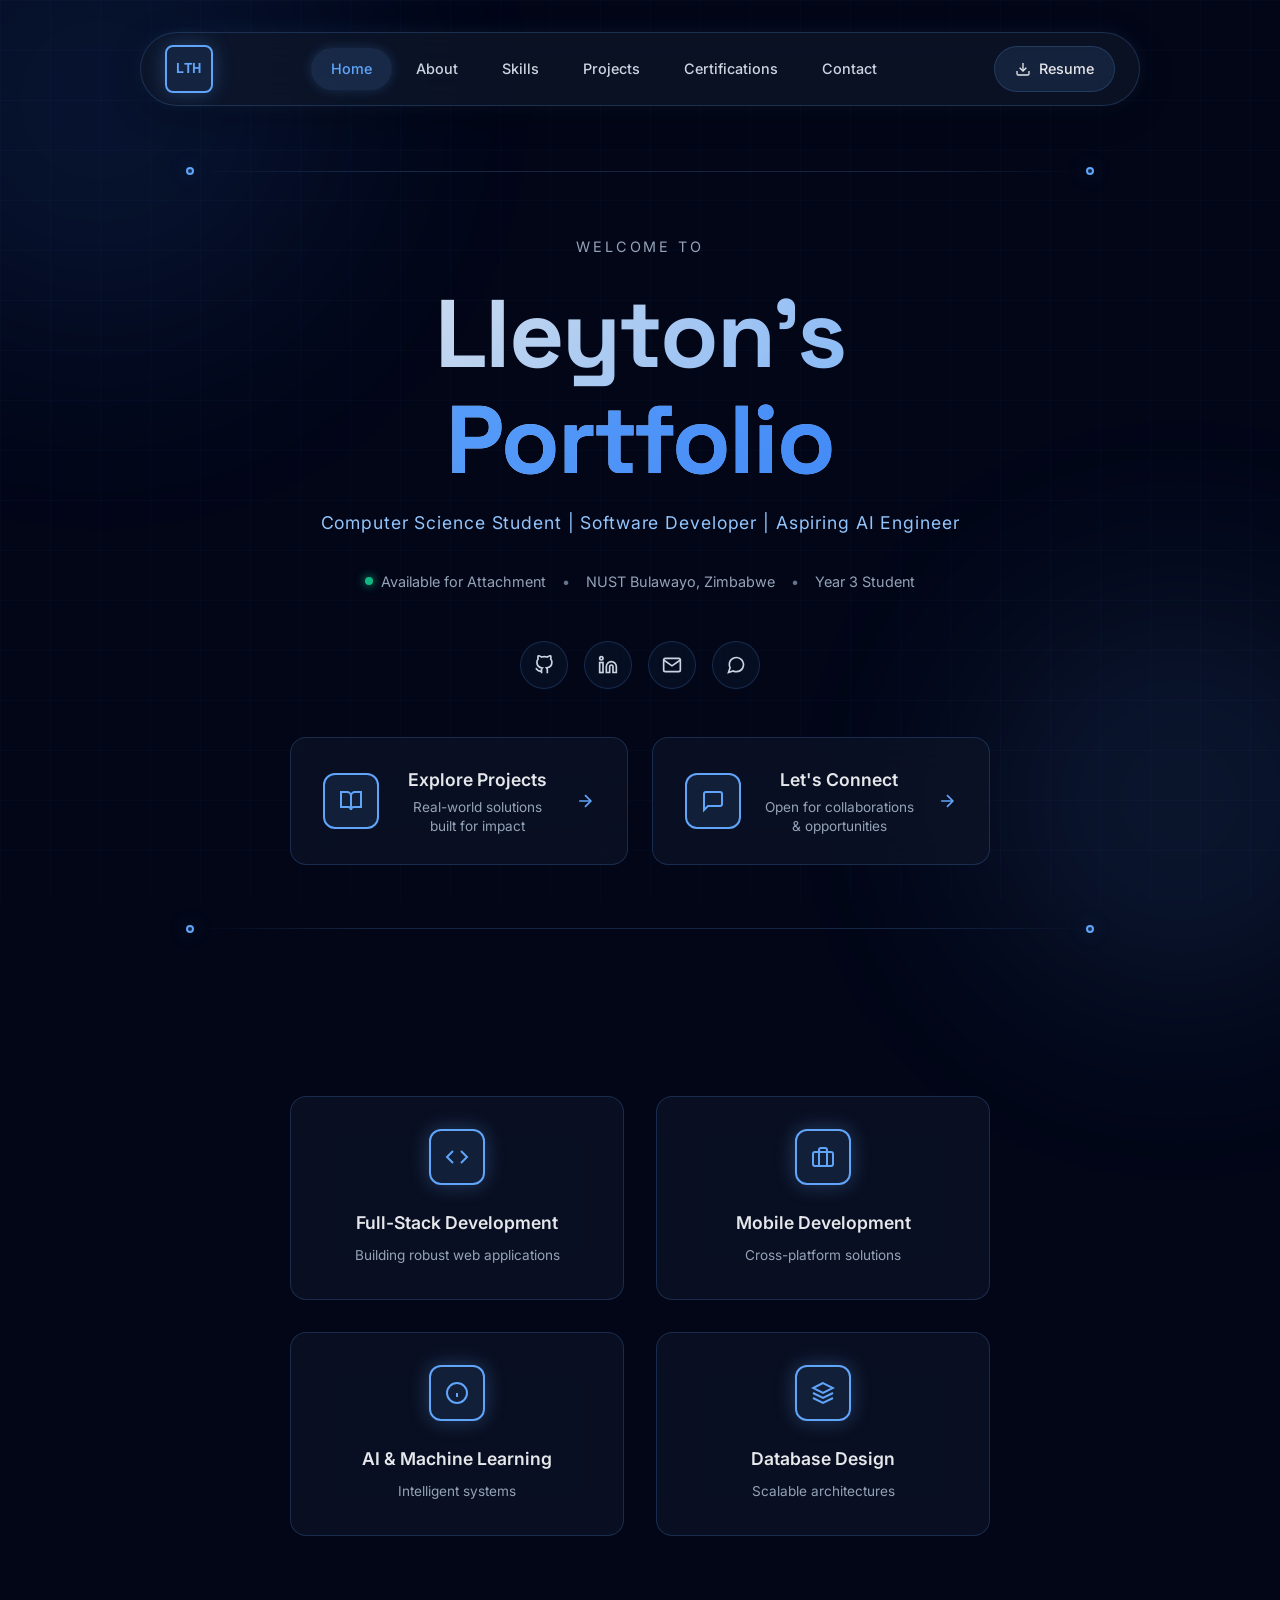
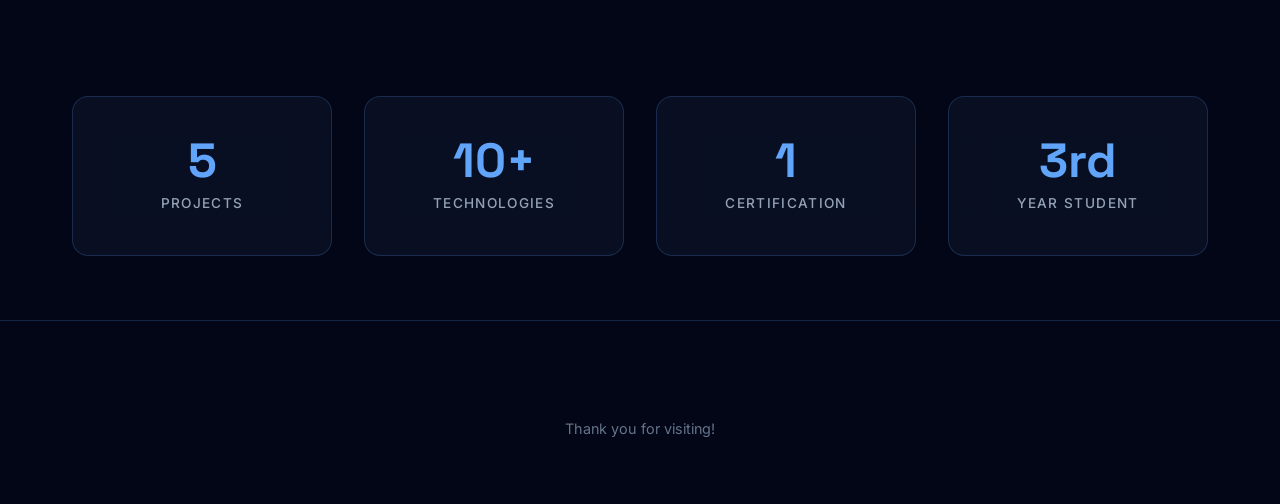
==== commit 8ee4c247: "Major redesign: glassmorphic navbar, improved CTA cards, WhatsApp contact, single scrollbar fix" ====
--- a/index.html
+++ b/index.html
@@ -1,203 +1,293 @@
 <!DOCTYPE html>
 <html lang="en">
-  <head>
-    <meta charset="UTF-8" />
-    <meta name="viewport" content="width=device-width, initial-scale=1.0" />
-    <meta
-      name="description"
-      content="Lleyton Tinashe Harris — Aspiring AI Engineer | Software Developer."
-    />
-    <meta name="author" content="Lleyton Tinashe Harris" />
-    <meta property="og:title" content="Lleyton Tinashe Harris" />
-    <meta
-      property="og:description"
-      content="Aspiring AI Engineer | Software Developer."
-    />
-    <meta property="og:type" content="website" />
-
+<head>
+    <meta charset="UTF-8">
+    <meta name="viewport" content="width=device-width, initial-scale=1.0">
+    <meta name="description" content="Lleyton Tinashe Harris — Aspiring AI Engineer | Software Developer.">
+    <meta name="author" content="Lleyton Tinashe Harris">
+    
     <!-- Favicons -->
-    <link rel="icon" type="image/x-icon" href="favicon.ico" />
-    <link rel="icon" type="image/png" sizes="32x32" href="favicon-32x32.png" />
-    <link rel="icon" type="image/png" sizes="16x16" href="favicon-16x16.png" />
-    <link rel="apple-touch-icon" sizes="180x180" href="apple-touch-icon.png" />
-    <link rel="manifest" href="site.webmanifest" />
-
+    <link rel="icon" type="image/x-icon" href="favicon.ico">
+    <link rel="icon" type="image/png" sizes="32x32" href="favicon-32x32.png">
+    <link rel="icon" type="image/png" sizes="16x16" href="favicon-16x16.png">
+    <link rel="apple-touch-icon" sizes="180x180" href="apple-touch-icon.png">
+    <link rel="manifest" href="site.webmanifest">
+    
     <title>Lleyton Tinashe Harris</title>
-    <link rel="stylesheet" href="style.css" />
-  </head>
-
-  <body>
-
-    <!-- Animated background blobs -->
-    <div class="bg-blobs">
-      <div class="blob blob--1"></div>
-      <div class="blob blob--2"></div>
-      <div class="blob blob--3"></div>
+    
+    <!-- Google Fonts -->
+    <link rel="preconnect" href="https://fonts.googleapis.com">
+    <link rel="preconnect" href="https://fonts.gstatic.com" crossorigin>
+    <link href="https://fonts.googleapis.com/css2?family=Inter:wght@300;400;500;600;700;800&family=Space+Grotesk:wght@400;500;600;700&display=swap" rel="stylesheet">
+    
+    <link rel="stylesheet" href="style.css">
+</head>
+<body>
+
+    <!-- GRID BACKGROUND -->
+    <div class="grid-bg"></div>
+    <div class="glow-orb glow-orb--1"></div>
+    <div class="glow-orb glow-orb--2"></div>
+
+    <!-- GLASSMORPHIC NAVIGATION -->
+    <nav class="nav-glass">
+        <div class="nav-glass__inner">
+            <!-- Logo -->
+            <div class="nav-glass__logo">
+                <div class="logo-icon">LTH</div>
+            </div>
+
+            <!-- Center Navigation Links -->
+            <ul class="nav-glass__menu">
+                <li><a href="#home" class="nav-glass__link active" data-navigate="home">Home</a></li>
+                <li><a href="#about" class="nav-glass__link" data-navigate="about">About</a></li>
+                <li><a href="#skills" class="nav-glass__link" data-navigate="skills">Skills</a></li>
+                <li><a href="#projects" class="nav-glass__link" data-navigate="projects">Projects</a></li>
+                <li><a href="#certifications" class="nav-glass__link" data-navigate="certifications">Certifications</a></li>
+                <li><a href="#contact" class="nav-glass__link" data-navigate="contact">Contact</a></li>
+            </ul>
+
+            <!-- Resume Button -->
+            <div class="nav-glass__actions">
+                <a href="lleyton-harris-cv.pdf" download class="btn-glass">
+                    <svg width="16" height="16" viewBox="0 0 24 24" fill="none" stroke="currentColor" stroke-width="2">
+                        <path d="M21 15v4a2 2 0 0 1-2 2H5a2 2 0 0 1-2-2v-4"/>
+                        <polyline points="7 10 12 15 17 10"/>
+                        <line x1="12" y1="15" x2="12" y2="3"/>
+                    </svg>
+                    Resume
+                </a>
+            </div>
+
+            <!-- Mobile Hamburger -->
+            <button class="nav-glass__hamburger" id="mobile-menu-toggle">
+                <span></span>
+                <span></span>
+                <span></span>
+            </button>
+        </div>
+    </nav>
+
+    <!-- MAIN CONTAINER -->
+    <main class="main-container">
+
+        <!-- ============================================
+             HERO SECTION
+        ============================================= -->
+        <section class="hero" id="home">
+            <div class="hero__content">
+                
+                <!-- Blueprint guides -->
+                <div class="blueprint-guide blueprint-guide--top"></div>
+                <div class="blueprint-guide blueprint-guide--bottom"></div>
+                <div class="blueprint-dot blueprint-dot--tl"></div>
+                <div class="blueprint-dot blueprint-dot--tr"></div>
+                <div class="blueprint-dot blueprint-dot--bl"></div>
+                <div class="blueprint-dot blueprint-dot--br"></div>
+
+                <p class="hero__welcome">Welcome to</p>
+                
+                <h1 class="hero__title">
+                    Lleyton's
+                    <span class="hero__title-accent">Portfolio</span>
+                </h1>
+
+                <p class="hero__subtitle">Computer Science Student | Software Developer | Aspiring AI Engineer</p>
+                
+                <div class="hero__meta">
+                    <span class="meta-item">
+                        <span class="status-dot"></span>
+                        Available for Attachment
+                    </span>
+                    <span class="meta-divider">•</span>
+                    <span class="meta-item">NUST Bulawayo, Zimbabwe</span>
+                    <span class="meta-divider">•</span>
+                    <span class="meta-item">Year 3 Student</span>
+                </div>
+
+                <!-- Social Icons with WhatsApp -->
+                <div class="social-icons">
+                    <a href="https://github.com/lleytontinasheharris" target="_blank" rel="noopener" class="social-icon" aria-label="GitHub">
+                        <svg width="20" height="20" viewBox="0 0 24 24" fill="none" stroke="currentColor" stroke-width="2">
+                            <path d="M9 19c-5 1.5-5-2.5-7-3m14 6v-3.87a3.37 3.37 0 0 0-.94-2.61c3.14-.35 6.44-1.54 6.44-7A5.44 5.44 0 0 0 20 4.77 5.07 5.07 0 0 0 19.91 1S18.73.65 16 2.48a13.38 13.38 0 0 0-7 0C6.27.65 5.09 1 5.09 1A5.07 5.07 0 0 0 5 4.77a5.44 5.44 0 0 0-1.5 3.78c0 5.42 3.3 6.61 6.44 7A3.37 3.37 0 0 0 9 18.13V22"/>
+                        </svg>
+                    </a>
+                    <a href="https://linkedin.com/in/lleyton-tinashe-harris" target="_blank" rel="noopener" class="social-icon" aria-label="LinkedIn">
+                        <svg width="20" height="20" viewBox="0 0 24 24" fill="none" stroke="currentColor" stroke-width="2">
+                            <path d="M16 8a6 6 0 0 1 6 6v7h-4v-7a2 2 0 0 0-2-2 2 2 0 0 0-2 2v7h-4v-7a6 6 0 0 1 6-6z"/>
+                            <rect x="2" y="9" width="4" height="12"/>
+                            <circle cx="4" cy="4" r="2"/>
+                        </svg>
+                    </a>
+                    <a href="mailto:tinashelleytonharris@gmail.com" class="social-icon" aria-label="Email">
+                        <svg width="20" height="20" viewBox="0 0 24 24" fill="none" stroke="currentColor" stroke-width="2">
+                            <path d="M4 4h16c1.1 0 2 .9 2 2v12c0 1.1-.9 2-2 2H4c-1.1 0-2-.9-2-2V6c0-1.1.9-2 2-2z"/>
+                            <polyline points="22,6 12,13 2,6"/>
+                        </svg>
+                    </a>
+                    <a href="https://wa.me/263778998636" target="_blank" rel="noopener" class="social-icon" aria-label="WhatsApp">
+                        <svg width="20" height="20" viewBox="0 0 24 24" fill="none" stroke="currentColor" stroke-width="2">
+                            <path d="M21 11.5a8.38 8.38 0 0 1-.9 3.8 8.5 8.5 0 0 1-7.6 4.7 8.38 8.38 0 0 1-3.8-.9L3 21l1.9-5.7a8.38 8.38 0 0 1-.9-3.8 8.5 8.5 0 0 1 4.7-7.6 8.38 8.38 0 0 1 3.8-.9h.5a8.48 8.48 0 0 1 8 8v.5z"/>
+                        </svg>
+                    </a>
+                </div>
+
+                <!-- Improved CTA Section -->
+                <div class="hero__actions">
+                    <div class="action-card" data-navigate="projects">
+                        <div class="action-card__icon">
+                            <svg width="24" height="24" viewBox="0 0 24 24" fill="none" stroke="currentColor" stroke-width="2">
+                                <path d="M2 3h6a4 4 0 0 1 4 4v14a3 3 0 0 0-3-3H2z"/>
+                                <path d="M22 3h-6a4 4 0 0 0-4 4v14a3 3 0 0 1 3-3h7z"/>
+                            </svg>
+                        </div>
+                        <div class="action-card__content">
+                            <h3 class="action-card__title">Explore Projects</h3>
+                            <p class="action-card__desc">Real-world solutions built for impact</p>
+                        </div>
+                        <svg class="action-card__arrow" width="20" height="20" viewBox="0 0 24 24" fill="none" stroke="currentColor" stroke-width="2">
+                            <line x1="5" y1="12" x2="19" y2="12"/>
+                            <polyline points="12 5 19 12 12 19"/>
+                        </svg>
+                    </div>
+
+                    <div class="action-card" data-navigate="contact">
+                        <div class="action-card__icon">
+                            <svg width="24" height="24" viewBox="0 0 24 24" fill="none" stroke="currentColor" stroke-width="2">
+                                <path d="M21 15a2 2 0 0 1-2 2H7l-4 4V5a2 2 0 0 1 2-2h14a2 2 0 0 1 2 2z"/>
+                            </svg>
+                        </div>
+                        <div class="action-card__content">
+                            <h3 class="action-card__title">Let's Connect</h3>
+                            <p class="action-card__desc">Open for collaborations & opportunities</p>
+                        </div>
+                        <svg class="action-card__arrow" width="20" height="20" viewBox="0 0 24 24" fill="none" stroke="currentColor" stroke-width="2">
+                            <line x1="5" y1="12" x2="19" y2="12"/>
+                            <polyline points="12 5 19 12 12 19"/>
+                        </svg>
+                    </div>
+                </div>
+
+            </div>
+        </section>
+
+        <!-- ============================================
+             SPECIALIZATION TIMELINE
+        ============================================= -->
+        <section class="timeline">
+            <div class="timeline__track">
+                
+                <div class="timeline__node">
+                    <div class="node-card">
+                        <div class="node-icon">
+                            <svg width="24" height="24" viewBox="0 0 24 24" fill="none" stroke="currentColor" stroke-width="2">
+                                <polyline points="16 18 22 12 16 6"/>
+                                <polyline points="8 6 2 12 8 18"/>
+                            </svg>
+                        </div>
+                        <h3>Full-Stack Development</h3>
+                        <p>Building robust web applications</p>
+                    </div>
+                </div>
+
+                <div class="timeline__connector"></div>
+
+                <div class="timeline__node">
+                    <div class="node-card">
+                        <div class="node-icon">
+                            <svg width="24" height="24" viewBox="0 0 24 24" fill="none" stroke="currentColor" stroke-width="2">
+                                <rect x="2" y="7" width="20" height="14" rx="2" ry="2"/>
+                                <path d="M16 21V5a2 2 0 0 0-2-2h-4a2 2 0 0 0-2 2v16"/>
+                            </svg>
+                        </div>
+                        <h3>Mobile Development</h3>
+                        <p>Cross-platform solutions</p>
+                    </div>
+                </div>
+
+                <div class="timeline__connector"></div>
+
+                <div class="timeline__node">
+                    <div class="node-card">
+                        <div class="node-icon">
+                            <svg width="24" height="24" viewBox="0 0 24 24" fill="none" stroke="currentColor" stroke-width="2">
+                                <circle cx="12" cy="12" r="10"/>
+                                <path d="M12 16v-4"/>
+                                <path d="M12 8h.01"/>
+                            </svg>
+                        </div>
+                        <h3>AI & Machine Learning</h3>
+                        <p>Intelligent systems</p>
+                    </div>
+                </div>
+
+                <div class="timeline__connector"></div>
+
+                <div class="timeline__node">
+                    <div class="node-card">
+                        <div class="node-icon">
+                            <svg width="24" height="24" viewBox="0 0 24 24" fill="none" stroke="currentColor" stroke-width="2">
+                                <path d="M12 2L2 7l10 5 10-5-10-5z"/>
+                                <path d="M2 17l10 5 10-5M2 12l10 5 10-5"/>
+                            </svg>
+                        </div>
+                        <h3>Database Design</h3>
+                        <p>Scalable architectures</p>
+                    </div>
+                </div>
+
+            </div>
+        </section>
+
+        <!-- ============================================
+             QUICK STATS
+        ============================================= -->
+        <section class="stats">
+            <div class="stat-card">
+                <div class="stat-number">5</div>
+                <div class="stat-label">Projects</div>
+            </div>
+            <div class="stat-card">
+                <div class="stat-number">10+</div>
+                <div class="stat-label">Technologies</div>
+            </div>
+            <div class="stat-card">
+                <div class="stat-number">1</div>
+                <div class="stat-label">Certification</div>
+            </div>
+            <div class="stat-card">
+                <div class="stat-number">3rd</div>
+                <div class="stat-label">Year Student</div>
+            </div>
+        </section>
+
+        <!-- ============================================
+             FOOTER
+        ============================================= -->
+        <footer class="footer">
+            <p class="footer__subtext">Thank you for visiting!</p>
+        </footer>
+
+    </main>
+
+    <!-- ============================================
+         PAGE OVERLAY
+    ============================================= -->
+    <div id="page-overlay" class="page-overlay">
+        <div class="overlay-inner">
+            <div class="overlay-topbar">
+                <button class="close-page" id="close-page">
+                    <svg width="18" height="18" viewBox="0 0 24 24" fill="none" stroke="currentColor" stroke-width="2">
+                        <line x1="18" y1="6" x2="6" y2="18"/>
+                        <line x1="6" y1="6" x2="18" y2="18"/>
+                    </svg>
+                    Back
+                </button>
+            </div>
+            <div class="page-content" id="page-content"></div>
+        </div>
     </div>
 
-    <!-- ============================================================
-         NAVBAR
-    =============================================================== -->
-    <nav class="navbar" id="navbar">
-      <div class="navbar__inner">
-
-        <!-- Logo -->
-        <button class="navbar__logo" id="home-btn">
-          <span class="navbar__logo-text">LTH</span>
-        </button>
-
-        <!-- Nav links -->
-        <ul class="navbar__links">
-          <li>
-            <button class="nav-btn" data-page="about">
-              <span class="nav-btn__icon">◆</span>
-              <span class="nav-btn__label">About</span>
-            </button>
-          </li>
-          <li>
-            <button class="nav-btn" data-page="skills">
-              <span class="nav-btn__icon">◆</span>
-              <span class="nav-btn__label">Skills</span>
-            </button>
-          </li>
-          <li>
-            <button class="nav-btn" data-page="projects">
-              <span class="nav-btn__icon">◆</span>
-              <span class="nav-btn__label">Projects</span>
-            </button>
-          </li>
-          <li>
-            <button class="nav-btn" data-page="certifications">
-              <span class="nav-btn__icon">◆</span>
-              <span class="nav-btn__label">Certifications</span>
-            </button>
-          </li>
-          <li>
-            <button class="nav-btn" data-page="contact">
-              <span class="nav-btn__icon">◆</span>
-              <span class="nav-btn__label">Contact</span>
-            </button>
-          </li>
-        </ul>
-
-        <!-- Mobile menu toggle -->
-        <button class="navbar__hamburger" id="hamburger">
-          <span></span>
-          <span></span>
-          <span></span>
-        </button>
-
-      </div>
-    </nav>
-
-    <!-- Mobile menu -->
-    <div class="mobile-menu" id="mobile-menu">
-      <ul class="mobile-menu__links">
-        <li>
-          <button class="mobile-nav-btn" data-page="about">About</button>
-        </li>
-        <li>
-          <button class="mobile-nav-btn" data-page="skills">Skills</button>
-        </li>
-        <li>
-          <button class="mobile-nav-btn" data-page="projects">Projects</button>
-        </li>
-        <li>
-          <button class="mobile-nav-btn" data-page="certifications">
-            Certifications
-          </button>
-        </li>
-        <li>
-          <button class="mobile-nav-btn" data-page="contact">Contact</button>
-        </li>
-      </ul>
-    </div>
-
-    <!-- ============================================================
-         LANDING PAGE
-    =============================================================== -->
-    <div id="landing" class="landing page--visible">
-
-      <div class="landing__content">
-
-        <!-- Status badge -->
-        <div class="landing__badge">
-          <span class="badge__dot"></span>
-          <span class="badge__text">Available for Attachment</span>
-        </div>
-
-        <!-- Name -->
-        <h1 class="landing__name">
-          <span class="landing__name-line">Lleyton</span>
-          <span class="landing__name-line">Tinashe</span>
-          <span class="landing__name-line landing__name-line--accent">Harris</span>
-        </h1>
-
-        <!-- Roles -->
-        <div class="landing__roles">
-          <span class="role">Aspiring AI Engineer</span>
-          <span class="role__divider">✦</span>
-          <span class="role">Software Developer</span>
-          <span class="role__divider">✦</span>
-          <span class="role">NUST, Zimbabwe</span>
-        </div>
-
-        <!-- Intro -->
-        <p class="landing__intro">
-          Building systems to solve real African problems. 
-          From AI platforms to financial inclusion tools — 
-          impact-first, always.
-        </p>
-
-        <!-- CTA Buttons -->
-        <div class="landing__cta">
-          <button class="btn btn--primary" data-page="projects">
-            View My Work
-            <span class="btn__arrow">→</span>
-          </button>
-          <button class="btn btn--secondary" data-page="contact">
-            Get In Touch
-          </button>
-        </div>
-
-        <!-- Quick stats -->
-        <div class="landing__stats">
-          <div class="stat">
-            <span class="stat__number">4</span>
-            <span class="stat__label">Projects</span>
-          </div>
-          <div class="stat__divider"></div>
-          <div class="stat">
-            <span class="stat__number">10+</span>
-            <span class="stat__label">Technologies</span>
-          </div>
-          <div class="stat__divider"></div>
-          <div class="stat">
-            <span class="stat__number">1</span>
-            <span class="stat__label">Certification</span>
-          </div>
-          <div class="stat__divider"></div>
-          <div class="stat">
-            <span class="stat__number">3rd</span>
-            <span class="stat__label">Year</span>
-          </div>
-        </div>
-
-      </div>
-
-    </div>
-
-    <!-- ============================================================
-         PAGE CONTAINER (Content pages load here)
-    =============================================================== -->
-    <div id="page-container" class="page--hidden">
-    </div>
-
-    <!-- Page loader -->
-    <div class="page-loader" id="page-loader">
-      <div class="loader__spinner"></div>
-    </div>
-
     <script src="script.js"></script>
-  </body>
+</body>
 </html>
--- a/style.css
+++ b/style.css
@@ -1,1201 +1,1106 @@
 /* ================================================================
-   LLEYTON TINASHE HARRIS — PORTFOLIO v4
-   Dark Navy + Glassmorphism
-   Full CSS
-================================================================ */
-
-
-/* ================================================================
-   1. CSS CUSTOM PROPERTIES
+   LLEYTON TINASHE HARRIS — FUTURISTIC PORTFOLIO
+   Cyber-Tech Interface Design
+================================================================ */
+
+/* ================================================================
+   ROOT VARIABLES
 ================================================================ */
 
 :root {
-  /* Colors */
-  --bg-base:          #0A0E27;
-  --bg-layer:         #131B3A;
-  --bg-glass:         rgba(255, 255, 255, 0.05);
-  --bg-glass-hover:   rgba(255, 255, 255, 0.09);
-  --text-primary:     #FFFFFF;
-  --text-secondary:   #A8B2D1;
-  --text-muted:       #6B7A99;
-  --accent-cyan:      #00D9FF;
-  --accent-purple:    #7C3AED;
-  --accent-glow:      rgba(0, 217, 255, 0.35);
-  --accent-purple-glow: rgba(124, 58, 237, 0.35);
-  --border-glass:     rgba(255, 255, 255, 0.1);
-  --border-accent:    rgba(0, 217, 255, 0.4);
-
-  /* Typography */
-  --font:             'Courier New', Courier, monospace;
-
-  /* Spacing */
-  --space-xs:   0.4rem;
-  --space-sm:   0.8rem;
-  --space-md:   1.6rem;
-  --space-lg:   3.2rem;
-  --space-xl:   5rem;
-
-  /* Sizes */
-  --size-xs:    0.7rem;
-  --size-sm:    0.85rem;
-  --size-base:  1rem;
-  --size-md:    1.2rem;
-  --size-lg:    1.6rem;
-  --size-xl:    2.4rem;
-  --size-xxl:   3.5rem;
-  --size-xxxl:  5.5rem;
-
-  /* Navbar height */
-  --navbar-h:   72px;
-
-  /* Transitions */
-  --t-fast:     0.15s ease;
-  --t-base:     0.3s ease;
-  --t-slow:     0.6s ease;
-
-  /* Glass effect */
-  --blur:       blur(16px);
-}
-
-
-/* ================================================================
-   2. RESET & BASE
+    /* Colors */
+    --bg-primary: #020617;
+    --bg-secondary: #030712;
+    --bg-tertiary: #0A1022;
+    --bg-card: rgba(15, 23, 42, 0.6);
+    
+    /* Accent Colors */
+    --accent-primary: #60A5FA;
+    --accent-secondary: #3B82F6;
+    --accent-light: #93C5FD;
+    --accent-glow: rgba(96, 165, 250, 0.4);
+    
+    /* Text Colors */
+    --text-primary: #E5E7EB;
+    --text-secondary: #CBD5E1;
+    --text-muted: #94A3B8;
+    --text-dim: #64748B;
+    
+    /* Effects */
+    --border-color: rgba(96, 165, 250, 0.2);
+    --glow-sm: 0 0 20px rgba(96, 165, 250, 0.3);
+    --glow-md: 0 0 40px rgba(96, 165, 250, 0.4);
+    --glow-lg: 0 0 60px rgba(96, 165, 250, 0.5);
+    
+    /* Transitions */
+    --transition-fast: 0.2s cubic-bezier(0.4, 0, 0.2, 1);
+    --transition-base: 0.3s cubic-bezier(0.4, 0, 0.2, 1);
+    --transition-slow: 0.6s cubic-bezier(0.4, 0, 0.2, 1);
+}
+
+/* ================================================================
+   RESET & BASE
 ================================================================ */
 
 *, *::before, *::after {
-  box-sizing: border-box;
-  margin: 0;
-  padding: 0;
+    margin: 0;
+    padding: 0;
+    box-sizing: border-box;
 }
 
 html {
-  scroll-behavior: smooth;
+    overflow-x: hidden;
+    /* Hide html scrollbar */
+    scrollbar-width: none;
+}
+
+html::-webkit-scrollbar {
+    display: none;
 }
 
 body {
-  font-family: var(--font);
-  font-size: var(--size-base);
-  line-height: 1.7;
-  color: var(--text-primary);
-  background-color: var(--bg-base);
-  overflow-x: hidden;
-  min-height: 100vh;
-}
-
-ul { list-style: none; }
-
-a {
-  color: inherit;
-  text-decoration: none;
-}
-
-button {
-  font-family: var(--font);
-  cursor: pointer;
-  border: none;
-  background: none;
-  color: inherit;
-}
-
-p { margin: 0; }
-
-
-/* ================================================================
-   3. ANIMATED BACKGROUND BLOBS
-   Soft glowing orbs that drift slowly
-================================================================ */
-
-.bg-blobs {
-  position: fixed;
-  inset: 0;
-  z-index: 0;
-  pointer-events: none;
-  overflow: hidden;
-}
-
-.blob {
-  position: absolute;
-  border-radius: 50%;
-  filter: blur(80px);
-  opacity: 0.15;
-  animation: drift 20s infinite alternate ease-in-out;
-}
-
-.blob--1 {
-  width: 600px;
-  height: 600px;
-  background: var(--accent-cyan);
-  top: -200px;
-  left: -200px;
-  animation-duration: 25s;
-}
-
-.blob--2 {
-  width: 500px;
-  height: 500px;
-  background: var(--accent-purple);
-  bottom: -150px;
-  right: -150px;
-  animation-duration: 20s;
-  animation-delay: -8s;
-}
-
-.blob--3 {
-  width: 400px;
-  height: 400px;
-  background: var(--accent-cyan);
-  top: 50%;
-  left: 50%;
-  transform: translate(-50%, -50%);
-  animation-duration: 30s;
-  animation-delay: -15s;
-  opacity: 0.08;
-}
-
-@keyframes drift {
-  0% { transform: translate(0, 0) scale(1); }
-  33% { transform: translate(40px, -60px) scale(1.05); }
-  66% { transform: translate(-30px, 40px) scale(0.95); }
-  100% { transform: translate(20px, -20px) scale(1.02); }
-}
-
-
-/* ================================================================
-   4. NAVBAR
-   Glassmorphic, fixed at top
-================================================================ */
-
-.navbar {
-  position: fixed;
-  top: 0;
-  left: 0;
-  right: 0;
-  height: var(--navbar-h);
-  z-index: 1000;
-  background: rgba(10, 14, 39, 0.7);
-  backdrop-filter: var(--blur);
-  -webkit-backdrop-filter: var(--blur);
-  border-bottom: 1px solid var(--border-glass);
-}
-
-.navbar__inner {
-  max-width: 1300px;
-  margin: 0 auto;
-  padding: 0 var(--space-lg);
-  height: 100%;
-  display: flex;
-  align-items: center;
-  justify-content: space-between;
-}
-
-/* Logo */
-.navbar__logo {
-  display: flex;
-  align-items: center;
-  justify-content: center;
-  width: 48px;
-  height: 48px;
-  border: 1px solid var(--border-accent);
-  border-radius: 8px;
-  background: rgba(0, 217, 255, 0.08);
-  transition: all var(--t-base);
-  position: relative;
-  overflow: hidden;
-}
-
-.navbar__logo::before {
-  content: '';
-  position: absolute;
-  inset: 0;
-  background: var(--accent-cyan);
-  opacity: 0;
-  transition: opacity var(--t-base);
-  border-radius: 8px;
-}
-
-.navbar__logo:hover::before {
-  opacity: 0.15;
-}
-
-.navbar__logo:hover {
-  box-shadow: 0 0 20px var(--accent-glow);
-  border-color: var(--accent-cyan);
-}
-
-.navbar__logo-text {
-  font-size: var(--size-sm);
-  font-weight: bold;
-  letter-spacing: 0.1em;
-  color: var(--accent-cyan);
-  position: relative;
-  z-index: 1;
-}
-
-/* Nav links */
-.navbar__links {
-  display: flex;
-  align-items: center;
-  gap: var(--space-xs);
-}
-
-.nav-btn {
-  display: flex;
-  align-items: center;
-  gap: var(--space-xs);
-  padding: var(--space-xs) var(--space-sm);
-  border-radius: 6px;
-  font-size: var(--size-sm);
-  letter-spacing: 0.04em;
-  color: var(--text-secondary);
-  transition: all var(--t-base);
-  position: relative;
-}
-
-.nav-btn__icon {
-  font-size: 6px;
-  color: var(--accent-cyan);
-  opacity: 0;
-  transition: opacity var(--t-fast);
-}
-
-.nav-btn:hover .nav-btn__icon,
-.nav-btn--active .nav-btn__icon {
-  opacity: 1;
-}
-
-.nav-btn:hover {
-  color: var(--text-primary);
-  background: rgba(255, 255, 255, 0.06);
-}
-
-.nav-btn--active {
-  color: var(--accent-cyan);
-  background: rgba(0, 217, 255, 0.08);
-}
-
-.nav-btn--active .nav-btn__label {
-  color: var(--accent-cyan);
-}
-
-/* Hamburger */
-.navbar__hamburger {
-  display: none;
-  flex-direction: column;
-  gap: 5px;
-  padding: var(--space-xs);
-}
-
-.navbar__hamburger span {
-  display: block;
-  width: 24px;
-  height: 2px;
-  background: var(--text-secondary);
-  border-radius: 2px;
-  transition: all var(--t-base);
-}
-
-.navbar__hamburger.is-open span:nth-child(1) {
-  transform: translateY(7px) rotate(45deg);
-}
-
-.navbar__hamburger.is-open span:nth-child(2) {
-  opacity: 0;
-}
-
-.navbar__hamburger.is-open span:nth-child(3) {
-  transform: translateY(-7px) rotate(-45deg);
-}
-
-
-/* ================================================================
-   5. MOBILE MENU
-================================================================ */
-
-.mobile-menu {
-  position: fixed;
-  top: var(--navbar-h);
-  left: 0;
-  right: 0;
-  z-index: 999;
-  background: rgba(10, 14, 39, 0.95);
-  backdrop-filter: var(--blur);
-  -webkit-backdrop-filter: var(--blur);
-  border-bottom: 1px solid var(--border-glass);
-  padding: var(--space-md);
-  transform: translateY(-120%);
-  transition: transform var(--t-base);
-}
-
-.mobile-menu.is-open {
-  transform: translateY(0);
-}
-
-.mobile-menu__links {
-  display: flex;
-  flex-direction: column;
-  gap: var(--space-xs);
-}
-
-.mobile-nav-btn {
-  width: 100%;
-  text-align: left;
-  padding: var(--space-sm) var(--space-md);
-  font-size: var(--size-base);
-  color: var(--text-secondary);
-  border-radius: 8px;
-  transition: all var(--t-fast);
-}
-
-.mobile-nav-btn:hover {
-  color: var(--accent-cyan);
-  background: rgba(0, 217, 255, 0.08);
-}
-
-
-/* ================================================================
-   6. PAGE TRANSITIONS
-================================================================ */
-
-.page--visible {
-  display: block;
-  animation: fadeSlideUp var(--t-slow) ease forwards;
-}
-
-.page--hidden {
-  display: none;
-}
-
-@keyframes fadeSlideUp {
-  from {
+    font-family: 'Inter', -apple-system, BlinkMacSystemFont, sans-serif;
+    background: var(--bg-primary);
+    color: var(--text-primary);
+    line-height: 1.6;
+    overflow-x: hidden;
+    -webkit-font-smoothing: antialiased;
+    -moz-osx-font-smoothing: grayscale;
+    /* Hide body scrollbar — Firefox */
+    scrollbar-width: none;
+}
+
+/* Hide body scrollbar — WebKit */
+body::-webkit-scrollbar {
+    display: none;
+}
+
+/* Lock body when overlay is open */
+body.overlay-open {
+    overflow: hidden;
+}
+
+/* ================================================================
+   GRID BACKGROUND
+================================================================ */
+
+.grid-bg {
+    position: fixed;
+    inset: 0;
+    background-image: 
+        linear-gradient(rgba(96, 165, 250, 0.03) 1px, transparent 1px),
+        linear-gradient(90deg, rgba(96, 165, 250, 0.03) 1px, transparent 1px);
+    background-size: 50px 50px;
+    pointer-events: none;
+    z-index: 0;
+}
+
+/* ================================================================
+   GLOW ORBS
+================================================================ */
+
+.glow-orb {
+    position: fixed;
+    border-radius: 50%;
+    filter: blur(100px);
+    opacity: 0.15;
+    pointer-events: none;
+    z-index: 0;
+    animation: float 20s ease-in-out infinite;
+}
+
+.glow-orb--1 {
+    width: 600px;
+    height: 600px;
+    background: radial-gradient(circle, #3B82F6, transparent);
+    top: -200px;
+    left: -200px;
+}
+
+.glow-orb--2 {
+    width: 500px;
+    height: 500px;
+    background: radial-gradient(circle, #60A5FA, transparent);
+    bottom: -150px;
+    right: -150px;
+    animation-delay: -10s;
+}
+
+@keyframes float {
+    0%, 100% { transform: translate(0, 0); }
+    33% { transform: translate(30px, -30px); }
+    66% { transform: translate(-20px, 20px); }
+}
+
+/* ================================================================
+   NAVIGATION
+================================================================ */
+
+.nav {
+    position: fixed;
+    top: 0;
+    left: 0;
+    right: 0;
+    z-index: 100;
+    display: flex;
+    justify-content: space-between;
+    align-items: center;
+    padding: 2rem 4rem;
+    background: rgba(2, 6, 23, 0.6);
+    backdrop-filter: blur(20px);
+    border-bottom: 1px solid var(--border-color);
+}
+
+.nav__logo {
+    display: flex;
+    align-items: center;
+    gap: 1rem;
+}
+
+.logo-icon {
+    width: 48px;
+    height: 48px;
+    display: flex;
+    align-items: center;
+    justify-content: center;
+    background: rgba(96, 165, 250, 0.1);
+    border: 2px solid var(--accent-primary);
+    border-radius: 8px;
+    font-family: 'Space Grotesk', monospace;
+    font-weight: 700;
+    font-size: 0.9rem;
+    color: var(--accent-primary);
+    letter-spacing: 0.05em;
+    box-shadow: var(--glow-sm);
+    transition: all var(--transition-base);
+}
+
+.logo-icon:hover {
+    box-shadow: var(--glow-md);
+    transform: scale(1.05);
+}
+
+/* ================================================================
+   BUTTONS
+================================================================ */
+
+.btn-glass {
+    padding: 0.75rem 1.5rem;
+    background: rgba(96, 165, 250, 0.1);
+    border: 1px solid var(--border-color);
+    border-radius: 50px;
+    color: var(--text-primary);
+    font-size: 0.9rem;
+    font-weight: 500;
+    text-decoration: none;
+    backdrop-filter: blur(10px);
+    transition: all var(--transition-base);
+    cursor: pointer;
+}
+
+.btn-glass:hover {
+    background: rgba(96, 165, 250, 0.2);
+    border-color: var(--accent-primary);
+    box-shadow: var(--glow-sm);
+}
+
+.btn-primary {
+    padding: 1rem 2rem;
+    background: var(--accent-primary);
+    border: none;
+    border-radius: 50px;
+    color: var(--bg-primary);
+    font-size: 0.95rem;
+    font-weight: 600;
+    display: inline-flex;
+    align-items: center;
+    gap: 0.5rem;
+    cursor: pointer;
+    transition: all var(--transition-base);
+    box-shadow: var(--glow-md);
+}
+
+.btn-primary:hover {
+    background: var(--accent-secondary);
+    box-shadow: var(--glow-lg);
+    transform: translateY(-2px);
+}
+
+.btn-secondary {
+    padding: 1rem 2rem;
+    background: transparent;
+    border: 2px solid var(--accent-primary);
+    border-radius: 50px;
+    color: var(--accent-primary);
+    font-size: 0.95rem;
+    font-weight: 600;
+    cursor: pointer;
+    transition: all var(--transition-base);
+}
+
+.btn-secondary:hover {
+    background: rgba(96, 165, 250, 0.1);
+    box-shadow: var(--glow-sm);
+}
+
+/* ================================================================
+   MAIN CONTAINER
+================================================================ */
+
+.main-container {
+    position: relative;
+    z-index: 1;
+    padding-top: 100px;
+}
+
+/* ================================================================
+   HERO SECTION
+================================================================ */
+
+.hero {
+    min-height: 100vh;
+    display: flex;
+    align-items: center;
+    justify-content: center;
+    padding: 4rem 2rem;
+    position: relative;
+}
+
+.hero__content {
+    max-width: 900px;
+    width: 100%;
+    text-align: center;
+    position: relative;
+    padding: 4rem 2rem;
+}
+
+/* Blueprint Guides */
+.blueprint-guide {
+    position: absolute;
+    left: 0;
+    right: 0;
+    height: 1px;
+    background: linear-gradient(90deg, 
+        transparent, 
+        var(--border-color) 20%, 
+        var(--border-color) 80%, 
+        transparent
+    );
+}
+
+.blueprint-guide--top { top: 0; }
+.blueprint-guide--bottom { bottom: 0; }
+
+.blueprint-dot {
+    position: absolute;
+    width: 8px;
+    height: 8px;
+    border: 2px solid var(--accent-primary);
+    border-radius: 50%;
+    background: rgba(96, 165, 250, 0.2);
+    box-shadow: var(--glow-sm);
+}
+
+.blueprint-dot--tl { top: -4px; left: -4px; }
+.blueprint-dot--tr { top: -4px; right: -4px; }
+.blueprint-dot--bl { bottom: -4px; left: -4px; }
+.blueprint-dot--br { bottom: -4px; right: -4px; }
+
+/* Hero Text */
+.hero__welcome {
+    font-size: 0.9rem;
+    font-weight: 400;
+    letter-spacing: 0.2em;
+    text-transform: uppercase;
+    color: var(--text-muted);
+    margin-bottom: 1.5rem;
+}
+
+.hero__title {
+    font-family: 'Space Grotesk', sans-serif;
+    font-size: clamp(3rem, 8vw, 6rem);
+    font-weight: 800;
+    letter-spacing: -0.02em;
+    line-height: 1.1;
+    margin-bottom: 1rem;
+    background: linear-gradient(135deg, #E5E7EB 0%, #60A5FA 100%);
+    -webkit-background-clip: text;
+    -webkit-text-fill-color: transparent;
+    background-clip: text;
+    animation: glow-pulse 4s ease-in-out infinite;
+}
+
+.hero__title-accent {
+    display: block;
+    background: linear-gradient(135deg, #60A5FA 0%, #3B82F6 100%);
+    -webkit-background-clip: text;
+    -webkit-text-fill-color: transparent;
+    background-clip: text;
+}
+
+@keyframes glow-pulse {
+    0%, 100% { filter: brightness(1); }
+    50% { filter: brightness(1.2); }
+}
+
+.hero__subtitle {
+    font-size: 1.1rem;
+    font-weight: 400;
+    color: var(--accent-light);
+    margin-bottom: 2rem;
+    letter-spacing: 0.05em;
+}
+
+.hero__meta {
+    display: flex;
+    align-items: center;
+    justify-content: center;
+    gap: 1rem;
+    flex-wrap: wrap;
+    margin-bottom: 3rem;
+    font-size: 0.9rem;
+    color: var(--text-muted);
+}
+
+.meta-item {
+    display: flex;
+    align-items: center;
+    gap: 0.5rem;
+}
+
+.status-dot {
+    width: 8px;
+    height: 8px;
+    border-radius: 50%;
+    background: #10B981;
+    box-shadow: 0 0 10px #10B981;
+    animation: pulse-dot 2s ease-in-out infinite;
+}
+
+@keyframes pulse-dot {
+    0%, 100% { box-shadow: 0 0 10px #10B981; }
+    50% { box-shadow: 0 0 20px #10B981, 0 0 30px rgba(16, 185, 129, 0.5); }
+}
+
+.meta-divider { color: var(--text-dim); }
+
+/* Social Icons */
+.social-icons {
+    display: flex;
+    align-items: center;
+    justify-content: center;
+    gap: 1rem;
+    margin-bottom: 3rem;
+}
+
+.social-icon {
+    width: 48px;
+    height: 48px;
+    display: flex;
+    align-items: center;
+    justify-content: center;
+    background: rgba(96, 165, 250, 0.05);
+    border: 1px solid var(--border-color);
+    border-radius: 50%;
+    color: var(--text-secondary);
+    backdrop-filter: blur(10px);
+    transition: all var(--transition-base);
+}
+
+.social-icon:hover {
+    background: rgba(96, 165, 250, 0.15);
+    border-color: var(--accent-primary);
+    color: var(--accent-primary);
+    box-shadow: var(--glow-sm);
+    transform: translateY(-4px);
+}
+
+/* Hero CTA */
+.hero__cta {
+    display: flex;
+    align-items: center;
+    justify-content: center;
+    gap: 1.5rem;
+    flex-wrap: wrap;
+}
+
+/* ================================================================
+   TIMELINE SECTION — 2x2 GRID
+================================================================ */
+
+.timeline {
+    padding: 6rem 2rem;
+    overflow: hidden;
+}
+
+.timeline__track {
+    max-width: 700px;
+    margin: 0 auto;
+    display: grid;
+    grid-template-columns: repeat(2, 1fr);
+    gap: 2rem;
+}
+
+.timeline__connector {
+    display: none;
+}
+
+.timeline__node {
+    width: 100%;
+}
+
+.node-card {
+    width: 100%;
+    padding: 2rem 1.5rem;
+    background: var(--bg-card);
+    border: 1px solid var(--border-color);
+    border-radius: 16px;
+    backdrop-filter: blur(20px);
+    text-align: center;
+    transition: all var(--transition-base);
+}
+
+.node-card:hover {
+    border-color: var(--accent-primary);
+    box-shadow: var(--glow-md);
+    transform: translateY(-8px);
+}
+
+.node-icon {
+    width: 56px;
+    height: 56px;
+    margin: 0 auto 1.5rem;
+    display: flex;
+    align-items: center;
+    justify-content: center;
+    background: rgba(96, 165, 250, 0.1);
+    border: 2px solid var(--accent-primary);
+    border-radius: 12px;
+    color: var(--accent-primary);
+    box-shadow: var(--glow-sm);
+}
+
+.node-card h3 {
+    font-size: 1.1rem;
+    font-weight: 600;
+    color: var(--text-primary);
+    margin-bottom: 0.5rem;
+}
+
+.node-card p {
+    font-size: 0.85rem;
+    color: var(--text-muted);
+}
+
+/* ================================================================
+   STATS SECTION
+================================================================ */
+
+.stats {
+    max-width: 1200px;
+    margin: 0 auto;
+    padding: 4rem 2rem;
+    display: grid;
+    grid-template-columns: repeat(auto-fit, minmax(200px, 1fr));
+    gap: 2rem;
+}
+
+.stat-card {
+    padding: 2.5rem 2rem;
+    background: var(--bg-card);
+    border: 1px solid var(--border-color);
+    border-radius: 16px;
+    backdrop-filter: blur(20px);
+    text-align: center;
+    transition: all var(--transition-base);
+}
+
+.stat-card:hover {
+    border-color: var(--accent-primary);
+    box-shadow: var(--glow-md);
+    transform: translateY(-4px);
+}
+
+.stat-number {
+    font-family: 'Space Grotesk', monospace;
+    font-size: 3rem;
+    font-weight: 700;
+    color: var(--accent-primary);
+    line-height: 1;
+    margin-bottom: 0.5rem;
+}
+
+.stat-label {
+    font-size: 0.85rem;
+    font-weight: 500;
+    letter-spacing: 0.1em;
+    text-transform: uppercase;
+    color: var(--text-muted);
+}
+
+/* ================================================================
+   NAVIGATION GRID
+================================================================ */
+
+.nav-grid {
+    max-width: 1400px;
+    margin: 0 auto;
+    padding: 4rem 2rem;
+    display: grid;
+    grid-template-columns: repeat(5, 1fr);
+    gap: 1.25rem;
+}
+
+.nav-card {
+    padding: 2rem 1rem;
+    background: var(--bg-card);
+    border: 1px solid var(--border-color);
+    border-radius: 20px;
+    backdrop-filter: blur(20px);
+    text-align: center;
+    cursor: pointer;
+    transition: all var(--transition-base);
+    position: relative;
+    overflow: hidden;
+}
+
+.nav-card::before {
+    content: '';
+    position: absolute;
+    inset: 0;
+    background: linear-gradient(135deg, transparent, rgba(96, 165, 250, 0.1));
     opacity: 0;
-    transform: translateY(24px);
-  }
-  to {
+    transition: opacity var(--transition-base);
+}
+
+.nav-card:hover::before { opacity: 1; }
+
+.nav-card:hover {
+    border-color: var(--accent-primary);
+    box-shadow: var(--glow-md);
+    transform: translateY(-8px);
+}
+
+.nav-card__icon {
+    width: 56px;
+    height: 56px;
+    margin: 0 auto 1.25rem;
+    display: flex;
+    align-items: center;
+    justify-content: center;
+    background: rgba(96, 165, 250, 0.1);
+    border: 2px solid var(--accent-primary);
+    border-radius: 14px;
+    color: var(--accent-primary);
+    box-shadow: var(--glow-sm);
+    transition: all var(--transition-base);
+}
+
+.nav-card:hover .nav-card__icon {
+    box-shadow: var(--glow-md);
+    transform: scale(1.1);
+}
+
+.nav-card__title {
+    font-size: 1.1rem;
+    font-weight: 600;
+    color: var(--text-primary);
+    margin-bottom: 0.5rem;
+}
+
+.nav-card__desc {
+    font-size: 0.8rem;
+    color: var(--text-muted);
+    line-height: 1.5;
+}
+
+/* ================================================================
+   FOOTER
+================================================================ */
+
+.footer {
+    padding: 6rem 2rem 4rem;
+    text-align: center;
+    border-top: 1px solid var(--border-color);
+}
+
+.footer__text {
+    font-size: 2rem;
+    font-weight: 300;
+    color: var(--text-secondary);
+    margin-bottom: 0.5rem;
+}
+
+.footer__subtext {
+    font-size: 0.9rem;
+    color: var(--text-dim);
+}
+
+/* ================================================================
+   PAGE OVERLAY — THE ONLY SCROLLBAR IN THE APP
+================================================================ */
+
+.page-overlay {
+    position: fixed;
+    inset: 0;
+    z-index: 200;
+    background: rgba(2, 6, 23, 0.97);
+    backdrop-filter: blur(20px);
+    /* This is the ONLY element that scrolls */
+    overflow-y: auto;
+    overflow-x: hidden;
+    opacity: 0;
+    pointer-events: none;
+    transition: opacity var(--transition-slow);
+    /* Firefox custom scrollbar */
+    scrollbar-width: thin;
+    scrollbar-color: var(--accent-primary) rgba(2, 6, 23, 0.5);
+}
+
+.page-overlay.active {
     opacity: 1;
-    transform: translateY(0);
-  }
-}
-
-
-/* ================================================================
-   7. LANDING PAGE
-================================================================ */
-
-#landing {
-  min-height: 100vh;
-  display: flex;
-  align-items: center;
-  justify-content: center;
-  padding: var(--navbar-h) var(--space-lg) var(--space-xl);
-  position: relative;
-  z-index: 1;
-}
-
-.landing__content {
-  max-width: 900px;
-  width: 100%;
-  text-align: center;
-  display: flex;
-  flex-direction: column;
-  align-items: center;
-  gap: var(--space-md);
-  animation: fadeSlideUp 0.8s ease forwards;
-}
-
-/* Status badge */
-.landing__badge {
-  display: inline-flex;
-  align-items: center;
-  gap: var(--space-xs);
-  padding: var(--space-xs) var(--space-md);
-  border: 1px solid var(--border-accent);
-  border-radius: 100px;
-  background: rgba(0, 217, 255, 0.06);
-  font-size: var(--size-xs);
-  letter-spacing: 0.08em;
-  color: var(--accent-cyan);
-}
-
-.badge__dot {
-  width: 8px;
-  height: 8px;
-  border-radius: 50%;
-  background: var(--accent-cyan);
-  animation: pulse-dot 2s infinite;
-}
-
-@keyframes pulse-dot {
-  0%, 100% {
-    box-shadow: 0 0 0 0 rgba(0, 217, 255, 0.6);
-  }
-  50% {
-    box-shadow: 0 0 0 6px rgba(0, 217, 255, 0);
-  }
-}
-
-/* Name */
-.landing__name {
-  display: flex;
-  flex-direction: column;
-  align-items: center;
-  gap: 0;
-  line-height: 1;
-  letter-spacing: -0.04em;
-}
-
-.landing__name-line {
-  font-size: var(--size-xxxl);
-  font-weight: bold;
-  color: var(--text-primary);
-  display: block;
-}
-
-.landing__name-line--accent {
-  color: transparent;
-  -webkit-text-stroke: 2px var(--accent-cyan);
-}
-
-/* Roles */
-.landing__roles {
-  display: flex;
-  align-items: center;
-  gap: var(--space-md);
-  flex-wrap: wrap;
-  justify-content: center;
-}
-
-.role {
-  font-size: var(--size-md);
-  color: var(--text-secondary);
-  letter-spacing: 0.04em;
-}
-
-.role__divider {
-  color: var(--accent-cyan);
-  font-size: var(--size-xs);
-}
-
-/* Intro */
-.landing__intro {
-  font-size: var(--size-base);
-  color: var(--text-muted);
-  max-width: 55ch;
-  line-height: 1.8;
-}
-
-/* CTA Buttons */
-.landing__cta {
-  display: flex;
-  gap: var(--space-md);
-  flex-wrap: wrap;
-  justify-content: center;
-  margin-top: var(--space-sm);
-}
-
-.btn {
-  font-family: var(--font);
-  font-size: var(--size-sm);
-  letter-spacing: 0.06em;
-  padding: 14px 32px;
-  border-radius: 8px;
-  cursor: pointer;
-  transition: all var(--t-base);
-  display: inline-flex;
-  align-items: center;
-  gap: var(--space-xs);
-  font-weight: bold;
-}
-
-.btn--primary {
-  background: var(--accent-cyan);
-  color: var(--bg-base);
-  border: 2px solid var(--accent-cyan);
-}
-
-.btn--primary:hover {
-  background: transparent;
-  color: var(--accent-cyan);
-  box-shadow: 0 0 30px var(--accent-glow);
-}
-
-.btn__arrow {
-  transition: transform var(--t-fast);
-}
-
-.btn--primary:hover .btn__arrow {
-  transform: translateX(4px);
-}
-
-.btn--secondary {
-  background: transparent;
-  color: var(--text-secondary);
-  border: 2px solid var(--border-glass);
-}
-
-.btn--secondary:hover {
-  border-color: var(--border-accent);
-  color: var(--accent-cyan);
-  background: rgba(0, 217, 255, 0.06);
-}
-
-/* Stats */
-.landing__stats {
-  display: flex;
-  align-items: center;
-  gap: var(--space-lg);
-  margin-top: var(--space-md);
-  padding: var(--space-md) var(--space-xl);
-  background: var(--bg-glass);
-  backdrop-filter: var(--blur);
-  -webkit-backdrop-filter: var(--blur);
-  border: 1px solid var(--border-glass);
-  border-radius: 16px;
-}
-
-.stat {
-  display: flex;
-  flex-direction: column;
-  align-items: center;
-  gap: 4px;
-}
-
-.stat__number {
-  font-size: var(--size-xl);
-  font-weight: bold;
-  color: var(--accent-cyan);
-  line-height: 1;
-}
-
-.stat__label {
-  font-size: var(--size-xs);
-  color: var(--text-muted);
-  letter-spacing: 0.08em;
-  text-transform: uppercase;
-}
-
-.stat__divider {
-  width: 1px;
-  height: 40px;
-  background: var(--border-glass);
-}
-
-
-/* ================================================================
-   8. PAGE CONTAINER
-================================================================ */
-
-#page-container {
-  min-height: 100vh;
-  padding: calc(var(--navbar-h) + var(--space-lg)) var(--space-lg) var(--space-xl);
-  max-width: 1300px;
-  margin: 0 auto;
-  position: relative;
-  z-index: 1;
+    pointer-events: auto;
+}
+
+/* WebKit custom scrollbar on overlay only */
+.page-overlay::-webkit-scrollbar {
+    width: 5px;
+}
+
+.page-overlay::-webkit-scrollbar-track {
+    background: rgba(2, 6, 23, 0.8);
+}
+
+.page-overlay::-webkit-scrollbar-thumb {
+    background: var(--accent-primary);
+    border-radius: 3px;
+    box-shadow: 0 0 6px rgba(96, 165, 250, 0.5);
+}
+
+.page-overlay::-webkit-scrollbar-thumb:hover {
+    background: var(--accent-light);
+}
+
+/* ================================================================
+   OVERLAY INNER LAYOUT
+================================================================ */
+
+.overlay-inner {
+    min-height: 100%;
+    display: flex;
+    flex-direction: column;
+}
+
+.overlay-topbar {
+    position: sticky;
+    top: 0;
+    z-index: 10;
+    display: flex;
+    align-items: center;
+    padding: 1.25rem 3rem;
+    background: rgba(2, 6, 23, 0.95);
+    backdrop-filter: blur(10px);
+    border-bottom: 1px solid var(--border-color);
+}
+
+.close-page {
+    display: inline-flex;
+    align-items: center;
+    gap: 0.5rem;
+    padding: 0.6rem 1.25rem;
+    background: rgba(96, 165, 250, 0.08);
+    border: 1px solid var(--border-color);
+    border-radius: 50px;
+    color: var(--text-secondary);
+    font-family: 'Inter', sans-serif;
+    font-size: 0.85rem;
+    font-weight: 500;
+    cursor: pointer;
+    transition: all var(--transition-base);
+}
+
+.close-page:hover {
+    background: rgba(96, 165, 250, 0.15);
+    border-color: var(--accent-primary);
+    color: var(--accent-primary);
+    box-shadow: var(--glow-sm);
 }
 
 .page-content {
-  display: flex;
-  flex-direction: column;
-  gap: var(--space-lg);
-}
-
-
-/* ================================================================
-   9. PAGE HEADER
-================================================================ */
-
-.page-header {
-  display: flex;
-  align-items: center;
-  gap: var(--space-md);
-  padding-bottom: var(--space-md);
-  border-bottom: 1px solid var(--border-glass);
-  margin-bottom: var(--space-md);
-}
-
-.page-header__icon {
-  width: 56px;
-  height: 56px;
-  display: flex;
-  align-items: center;
-  justify-content: center;
-  font-size: var(--size-xl);
-  color: var(--accent-cyan);
-  background: rgba(0, 217, 255, 0.08);
-  border: 1px solid var(--border-accent);
-  border-radius: 12px;
-  flex-shrink: 0;
-}
-
-.page-header__number {
-  font-size: var(--size-xs);
-  letter-spacing: 0.2em;
-  color: var(--accent-cyan);
-  text-transform: uppercase;
-  margin-bottom: 4px;
-}
-
-.page-header__title {
-  font-size: var(--size-xxl);
-  font-weight: bold;
-  letter-spacing: -0.03em;
-  color: var(--text-primary);
-  line-height: 1;
-}
-
-
-/* ================================================================
-   10. GLASS CARD (shared component)
-================================================================ */
-
-.glass-card {
-  background: var(--bg-glass);
-  backdrop-filter: var(--blur);
-  -webkit-backdrop-filter: var(--blur);
-  border: 1px solid var(--border-glass);
-  border-radius: 16px;
-  padding: var(--space-lg);
-  transition: all var(--t-base);
-}
-
-.glass-card:hover {
-  background: var(--bg-glass-hover);
-  border-color: var(--border-accent);
-  box-shadow: 0 8px 32px rgba(0, 217, 255, 0.08);
-  transform: translateY(-2px);
-}
-
-
-/* ================================================================
-   11. ABOUT PAGE
-================================================================ */
-
-.about__lead-card {
-  border-color: var(--border-accent);
-  background: rgba(0, 217, 255, 0.04);
-}
-
-.about__lead {
-  font-size: var(--size-lg);
-  font-weight: bold;
-  line-height: 1.5;
-  color: var(--text-primary);
-}
-
-.about__grid {
-  display: grid;
-  grid-template-columns: 1fr 1fr;
-  gap: var(--space-md);
-}
-
-.about__card {
-  display: flex;
-  flex-direction: column;
-  gap: var(--space-sm);
-}
-
-.about__card--wide {
-  grid-column: 1 / -1;
-}
-
-.about__card-icon {
-  font-size: var(--size-xl);
-  color: var(--accent-cyan);
-}
-
-.about__card-title {
-  font-size: var(--size-md);
-  font-weight: bold;
-  color: var(--text-primary);
-  letter-spacing: 0.02em;
-}
-
-.about__card p {
-  font-size: var(--size-base);
-  color: var(--text-secondary);
-  line-height: 1.8;
-}
-
-.about__highlight {
-  font-size: var(--size-md);
-  font-weight: bold;
-  color: var(--accent-cyan);
-  padding: var(--space-sm) var(--space-md);
-  border-left: 3px solid var(--accent-cyan);
-  background: rgba(0, 217, 255, 0.06);
-  border-radius: 0 8px 8px 0;
-  margin-top: var(--space-sm);
-}
-
-
-/* ================================================================
-   12. SKILLS PAGE
-================================================================ */
-
-.skills__grid {
-  display: grid;
-  grid-template-columns: repeat(auto-fit, minmax(280px, 1fr));
-  gap: var(--space-md);
-}
-
-.skills__card {
-  display: flex;
-  flex-direction: column;
-  gap: var(--space-md);
-}
-
-.skills__card-title {
-  font-size: var(--size-md);
-  font-weight: bold;
-  color: var(--text-primary);
-  display: flex;
-  align-items: center;
-  gap: var(--space-sm);
-}
-
-.skills__card-icon {
-  color: var(--accent-cyan);
-  font-size: var(--size-md);
-}
-
-.skills__tags {
-  display: flex;
-  flex-wrap: wrap;
-  gap: var(--space-xs);
-}
-
-.skill-tag {
-  font-size: var(--size-xs);
-  letter-spacing: 0.06em;
-  color: var(--text-secondary);
-  padding: 6px 14px;
-  border: 1px solid var(--border-glass);
-  border-radius: 100px;
-  transition: all var(--t-fast);
-  cursor: default;
-}
-
-.skill-tag:hover {
-  color: var(--accent-cyan);
-  border-color: var(--border-accent);
-  background: rgba(0, 217, 255, 0.08);
-  box-shadow: 0 0 12px rgba(0, 217, 255, 0.15);
-}
-
-
-/* ================================================================
-   13. PROJECTS PAGE
-================================================================ */
-
-.projects__grid {
-  display: grid;
-  grid-template-columns: 1fr 1fr;
-  gap: var(--space-md);
-}
-
-.project-card {
-  display: flex;
-  flex-direction: column;
-  gap: var(--space-sm);
-}
-
-.project-card__header {
-  display: flex;
-  justify-content: space-between;
-  align-items: flex-start;
-}
-
-.project-card__meta {
-  display: flex;
-  flex-direction: column;
-  gap: var(--space-xs);
-}
-
-.project-card__index {
-  font-size: var(--size-xs);
-  letter-spacing: 0.15em;
-  color: var(--accent-cyan);
-  font-weight: bold;
-}
-
-.project-card__status {
-  font-size: var(--size-xs);
-  letter-spacing: 0.08em;
-  padding: 3px 10px;
-  border-radius: 100px;
-  font-weight: bold;
-  width: fit-content;
-}
-
-.project-card__status--active {
-  background: rgba(0, 217, 255, 0.1);
-  color: var(--accent-cyan);
-  border: 1px solid rgba(0, 217, 255, 0.3);
-}
-
-.project-card__status--prototype {
-  background: rgba(124, 58, 237, 0.1);
-  color: #A78BFA;
-  border: 1px solid rgba(124, 58, 237, 0.3);
-}
-
-.project-card__status--proposal {
-  background: rgba(255, 165, 0, 0.1);
-  color: #FFA500;
-  border: 1px solid rgba(255, 165, 0, 0.3);
-}
-
-.project-card__icon {
-  font-size: var(--size-xl);
-}
-
-.project-card__name {
-  font-size: var(--size-lg);
-  font-weight: bold;
-  color: var(--text-primary);
-  letter-spacing: -0.02em;
-}
-
-.project-card__type {
-  font-size: var(--size-xs);
-  letter-spacing: 0.1em;
-  text-transform: uppercase;
-  color: var(--text-muted);
-}
-
-.project-card__desc {
-  font-size: var(--size-sm);
-  color: var(--text-secondary);
-  line-height: 1.7;
-  flex-grow: 1;
-}
-
-.project-card__stack {
-  display: flex;
-  flex-wrap: wrap;
-  gap: var(--space-xs);
-  margin-top: var(--space-xs);
-}
-
-.stack-tag {
-  font-size: var(--size-xs);
-  color: var(--text-muted);
-  padding: 3px 10px;
-  border: 1px solid var(--border-glass);
-  border-radius: 4px;
-}
-
-.project-card__footer {
-  margin-top: var(--space-sm);
-  padding-top: var(--space-sm);
-  border-top: 1px solid var(--border-glass);
-}
-
-.project-card__link {
-  font-size: var(--size-sm);
-  font-weight: bold;
-  color: var(--accent-cyan);
-  letter-spacing: 0.04em;
-  transition: all var(--t-fast);
-  display: inline-flex;
-  align-items: center;
-  gap: 4px;
-}
-
-.project-card__link:hover {
-  text-shadow: 0 0 12px var(--accent-glow);
-  letter-spacing: 0.08em;
-}
-
-
-/* ================================================================
-   14. CERTIFICATIONS PAGE
-================================================================ */
-
-.certs__list {
-  display: flex;
-  flex-direction: column;
-  gap: var(--space-md);
-}
-
-.cert-card {
-  display: flex;
-  justify-content: space-between;
-  align-items: center;
-  gap: var(--space-md);
-}
-
-.cert-card__left {
-  display: flex;
-  align-items: center;
-  gap: var(--space-md);
-}
-
-.cert-card__icon {
-  width: 48px;
-  height: 48px;
-  display: flex;
-  align-items: center;
-  justify-content: center;
-  font-size: var(--size-xl);
-  color: var(--accent-cyan);
-  background: rgba(0, 217, 255, 0.08);
-  border: 1px solid var(--border-accent);
-  border-radius: 10px;
-  flex-shrink: 0;
-}
-
-.cert-card__name {
-  font-size: var(--size-md);
-  font-weight: bold;
-  color: var(--text-primary);
-  margin-bottom: 4px;
-}
-
-.cert-card__issuer {
-  font-size: var(--size-sm);
-  color: var(--text-muted);
-}
-
-.cert-card__right {
-  display: flex;
-  flex-direction: column;
-  align-items: flex-end;
-  gap: var(--space-xs);
-  flex-shrink: 0;
-}
-
-.cert-card__year {
-  font-size: var(--size-xl);
-  font-weight: bold;
-  color: var(--accent-cyan);
-  line-height: 1;
-}
-
-.cert-card__badge {
-  font-size: var(--size-xs);
-  letter-spacing: 0.1em;
-  text-transform: uppercase;
-  color: #00FF88;
-  background: rgba(0, 255, 136, 0.1);
-  border: 1px solid rgba(0, 255, 136, 0.3);
-  padding: 3px 10px;
-  border-radius: 100px;
-}
-
-
-/* ================================================================
-   15. CONTACT PAGE
-================================================================ */
-
-.contact__intro-card {
-  border-color: var(--border-accent);
-  background: rgba(0, 217, 255, 0.04);
-}
-
-.contact__intro {
-  font-size: var(--size-md);
-  color: var(--text-secondary);
-  line-height: 1.8;
-}
-
-.contact__grid {
-  display: grid;
-  grid-template-columns: repeat(auto-fit, minmax(260px, 1fr));
-  gap: var(--space-md);
-}
-
-.contact-card {
-  display: flex;
-  flex-direction: column;
-  gap: var(--space-sm);
-  cursor: pointer;
-  text-decoration: none;
-}
-
-.contact-card--accent {
-  border-color: var(--border-accent);
-  background: rgba(0, 217, 255, 0.04);
-}
-
-.contact-card__icon {
-  font-size: var(--size-xl);
-  color: var(--accent-cyan);
-  margin-bottom: var(--space-xs);
-}
-
-.contact-card__title {
-  font-size: var(--size-md);
-  font-weight: bold;
-  color: var(--text-primary);
-}
-
-.contact-card__detail {
-  font-size: var(--size-sm);
-  color: var(--text-muted);
-  line-height: 1.6;
-}
-
-.contact-card__action {
-  font-size: var(--size-sm);
-  font-weight: bold;
-  color: var(--accent-cyan);
-  margin-top: auto;
-  padding-top: var(--space-sm);
-  border-top: 1px solid var(--border-glass);
-  transition: all var(--t-fast);
-  display: block;
-}
-
-.contact-card:hover .contact-card__action {
-  letter-spacing: 0.06em;
-  text-shadow: 0 0 12px var(--accent-glow);
-}
-
-
-/* ================================================================
-   16. PAGE LOADER
-================================================================ */
-
-.page-loader {
-  position: fixed;
-  inset: 0;
-  z-index: 2000;
-  background: rgba(10, 14, 39, 0.8);
-  backdrop-filter: var(--blur);
-  display: flex;
-  align-items: center;
-  justify-content: center;
-  opacity: 0;
-  pointer-events: none;
-  transition: opacity var(--t-base);
-}
-
-.page-loader.is-loading {
-  opacity: 1;
-  pointer-events: auto;
-}
-
-.loader__spinner {
-  width: 40px;
-  height: 40px;
-  border: 3px solid var(--border-glass);
-  border-top-color: var(--accent-cyan);
-  border-radius: 50%;
-  animation: spin 0.8s linear infinite;
-}
-
-@keyframes spin {
-  to { transform: rotate(360deg); }
-}
-
-
-/* ================================================================
-   17. RESPONSIVE — TABLET (below 1024px)
+    max-width: 1100px;
+    margin: 0 auto;
+    padding: 4rem 3rem;
+    width: 100%;
+    flex: 1;
+    animation: slideUp var(--transition-slow) ease;
+}
+
+@keyframes slideUp {
+    from { opacity: 0; transform: translateY(30px); }
+    to { opacity: 1; transform: translateY(0); }
+}
+
+/* ================================================================
+   ERROR CONTAINER
+================================================================ */
+
+.error-container {
+    display: flex;
+    align-items: center;
+    justify-content: center;
+    min-height: 60vh;
+    padding: 2rem;
+}
+
+.error-card {
+    max-width: 600px;
+    width: 100%;
+    padding: 4rem 3rem;
+    background: var(--bg-card);
+    border: 1px solid var(--border-color);
+    border-radius: 20px;
+    backdrop-filter: blur(20px);
+    text-align: center;
+}
+
+.error-card h2 {
+    font-size: 2rem;
+    font-weight: 700;
+    color: var(--text-primary);
+    margin-bottom: 1rem;
+}
+
+.error-card p {
+    font-size: 1rem;
+    color: var(--text-secondary);
+    line-height: 1.8;
+    margin-bottom: 1rem;
+}
+
+.error-hint {
+    padding: 1rem 1.5rem;
+    background: rgba(96, 165, 250, 0.08);
+    border: 1px solid var(--border-color);
+    border-radius: 8px;
+    font-size: 0.9rem;
+    color: var(--text-muted);
+    margin-top: 1.5rem;
+    margin-bottom: 2rem;
+}
+
+/* ================================================================
+   RESPONSIVE
 ================================================================ */
 
 @media (max-width: 1024px) {
-
-  .navbar__inner {
-    padding: 0 var(--space-md);
-  }
-
-  .nav-btn {
-    padding: var(--space-xs) 10px;
-    font-size: var(--size-xs);
-  }
-
-  .about__grid {
-    grid-template-columns: 1fr;
-  }
-
-  .about__card--wide {
-    grid-column: 1;
-  }
-
-  .projects__grid {
-    grid-template-columns: 1fr;
-  }
-
-  #page-container {
-    padding: calc(var(--navbar-h) + var(--space-md)) var(--space-md) var(--space-lg);
-  }
-
-  .landing__stats {
-    gap: var(--space-md);
-    padding: var(--space-md) var(--space-lg);
-  }
-
-}
-
-
-/* ================================================================
-   18. RESPONSIVE — MOBILE (below 768px)
-================================================================ */
+    .nav-grid {
+        grid-template-columns: repeat(3, 1fr);
+    }
+}
 
 @media (max-width: 768px) {
-
-  .navbar__links {
+    .nav {
+        padding: 1.5rem 2rem;
+    }
+
+    .hero__title {
+        font-size: 3rem;
+    }
+
+    .timeline__track {
+        grid-template-columns: 1fr;
+        max-width: 340px;
+    }
+
+    .stats {
+        grid-template-columns: 1fr 1fr;
+    }
+
+    .nav-grid {
+        grid-template-columns: 1fr 1fr;
+    }
+
+    .hero__cta {
+        flex-direction: column;
+        width: 100%;
+    }
+
+    .btn-primary,
+    .btn-secondary {
+        width: 100%;
+        justify-content: center;
+    }
+
+    .overlay-topbar {
+        padding: 1rem 1.5rem;
+    }
+
+    .page-content {
+        padding: 2rem 1.5rem;
+    }
+}
+
+@media (max-width: 480px) {
+    .nav-grid {
+        grid-template-columns: 1fr;
+    }
+}
+
+/* ================================================================
+   GLASSMORPHIC NAVIGATION BAR
+================================================================ */
+
+.nav-glass {
+    position: fixed;
+    top: 2rem;
+    left: 50%;
+    transform: translateX(-50%);
+    z-index: 1000;
+    width: calc(100% - 4rem);
+    max-width: 1000px;
+}
+
+.nav-glass__inner {
+    display: flex;
+    align-items: center;
+    justify-content: space-between;
+    padding: 0.75rem 1.5rem;
+    background: rgba(15, 23, 42, 0.7);
+    backdrop-filter: blur(20px);
+    -webkit-backdrop-filter: blur(20px);
+    border: 1px solid var(--border-color);
+    border-radius: 100px;
+    box-shadow: 0 8px 32px rgba(0, 0, 0, 0.3), 0 0 20px rgba(96, 165, 250, 0.1);
+}
+
+.nav-glass__logo {
+    display: flex;
+    align-items: center;
+}
+
+.nav-glass__menu {
+    display: flex;
+    align-items: center;
+    gap: 0.25rem;
+    list-style: none;
+    margin: 0;
+    padding: 0;
+}
+
+.nav-glass__link {
+    display: block;
+    padding: 0.6rem 1.25rem;
+    color: var(--text-secondary);
+    text-decoration: none;
+    font-size: 0.9rem;
+    font-weight: 500;
+    border-radius: 50px;
+    transition: all var(--transition-base);
+    position: relative;
+}
+
+.nav-glass__link:hover {
+    color: var(--accent-primary);
+    background: rgba(96, 165, 250, 0.1);
+}
+
+.nav-glass__link.active {
+    color: var(--accent-primary);
+    background: rgba(96, 165, 250, 0.15);
+    box-shadow: 0 0 12px rgba(96, 165, 250, 0.2);
+}
+
+.nav-glass__actions .btn-glass {
+    display: inline-flex;
+    align-items: center;
+    gap: 0.5rem;
+    padding: 0.65rem 1.25rem;
+    font-size: 0.9rem;
+}
+
+.nav-glass__hamburger {
     display: none;
-  }
-
-  .navbar__hamburger {
-    display: flex;
-  }
-
-  .landing__name-line {
-    font-size: var(--size-xxl);
-  }
-
-  .landing__roles {
     flex-direction: column;
-    gap: var(--space-xs);
-  }
-
-  .role__divider {
+    gap: 4px;
+    background: none;
+    border: none;
+    cursor: pointer;
+    padding: 0.5rem;
+}
+
+.nav-glass__hamburger span {
+    width: 24px;
+    height: 2px;
+    background: var(--accent-primary);
+    border-radius: 2px;
+    transition: all var(--transition-base);
+}
+
+.nav-glass__hamburger.active span:nth-child(1) {
+    transform: translateY(6px) rotate(45deg);
+}
+
+.nav-glass__hamburger.active span:nth-child(2) {
+    opacity: 0;
+}
+
+.nav-glass__hamburger.active span:nth-child(3) {
+    transform: translateY(-6px) rotate(-45deg);
+}
+
+/* ================================================================
+   IMPROVED ACTION CARDS (replacing basic buttons)
+================================================================ */
+
+.hero__actions {
+    display: grid;
+    grid-template-columns: repeat(2, 1fr);
+    gap: 1.5rem;
+    margin-top: 3rem;
+    max-width: 700px;
+    margin-left: auto;
+    margin-right: auto;
+}
+
+.action-card {
+    display: flex;
+    align-items: center;
+    gap: 1.25rem;
+    padding: 1.75rem 2rem;
+    background: rgba(15, 23, 42, 0.6);
+    backdrop-filter: blur(20px);
+    border: 1px solid var(--border-color);
+    border-radius: 16px;
+    cursor: pointer;
+    transition: all var(--transition-base);
+    position: relative;
+    overflow: hidden;
+}
+
+.action-card::before {
+    content: '';
+    position: absolute;
+    inset: 0;
+    background: linear-gradient(135deg, transparent, rgba(96, 165, 250, 0.1));
+    opacity: 0;
+    transition: opacity var(--transition-base);
+}
+
+.action-card:hover::before {
+    opacity: 1;
+}
+
+.action-card:hover {
+    border-color: var(--accent-primary);
+    box-shadow: var(--glow-md);
+    transform: translateY(-4px);
+}
+
+.action-card__icon {
+    width: 56px;
+    height: 56px;
+    flex-shrink: 0;
+    display: flex;
+    align-items: center;
+    justify-content: center;
+    background: rgba(96, 165, 250, 0.1);
+    border: 2px solid var(--accent-primary);
+    border-radius: 12px;
+    color: var(--accent-primary);
+    transition: all var(--transition-base);
+}
+
+.action-card:hover .action-card__icon {
+    box-shadow: var(--glow-sm);
+    transform: scale(1.1);
+}
+
+.action-card__content {
+    flex: 1;
+}
+
+.action-card__title {
+    font-size: 1.1rem;
+    font-weight: 600;
+    color: var(--text-primary);
+    margin-bottom: 0.25rem;
+}
+
+.action-card__desc {
+    font-size: 0.85rem;
+    color: var(--text-muted);
+    line-height: 1.4;
+}
+
+.action-card__arrow {
+    flex-shrink: 0;
+    color: var(--accent-primary);
+    transition: transform var(--transition-base);
+}
+
+.action-card:hover .action-card__arrow {
+    transform: translateX(4px);
+}
+
+/* Remove old CTA buttons */
+.hero__cta {
     display: none;
-  }
-
-  .landing__cta {
-    flex-direction: column;
-    width: 100%;
-  }
-
-  .btn {
-    width: 100%;
-    justify-content: center;
-  }
-
-  .landing__stats {
-    gap: var(--space-sm);
-    padding: var(--space-sm) var(--space-md);
-    flex-wrap: wrap;
-    justify-content: center;
-  }
-
-  .stat__divider {
-    display: none;
-  }
-
-  .skills__grid {
-    grid-template-columns: 1fr;
-  }
-
-  .cert-card {
-    flex-direction: column;
-    align-items: flex-start;
-  }
-
-  .cert-card__right {
-    align-items: flex-start;
-  }
-
-  .contact__grid {
-    grid-template-columns: 1fr;
-  }
-
-  #page-container {
-    padding: calc(var(--navbar-h) + var(--space-sm)) var(--space-sm) var(--space-md);
-  }
-
+}
+
+/* ================================================================
+   RESPONSIVE NAV
+================================================================ */
+
+@media (max-width: 1024px) {
+    .nav-glass {
+        width: calc(100% - 2rem);
+        top: 1rem;
+    }
+
+    .nav-glass__menu {
+        gap: 0;
+    }
+
+    .nav-glass__link {
+        padding: 0.5rem 0.9rem;
+        font-size: 0.85rem;
+    }
+}
+
+@media (max-width: 768px) {
+    .nav-glass__menu {
+        display: none;
+    }
+
+    .nav-glass__menu.mobile-open {
+        display: flex;
+        flex-direction: column;
+        position: absolute;
+        top: calc(100% + 1rem);
+        left: 0;
+        right: 0;
+        background: rgba(15, 23, 42, 0.95);
+        backdrop-filter: blur(20px);
+        border: 1px solid var(--border-color);
+        border-radius: 20px;
+        padding: 1rem;
+        gap: 0.5rem;
+        box-shadow: 0 8px 32px rgba(0, 0, 0, 0.4);
+    }
+
+    .nav-glass__hamburger {
+        display: flex;
+    }
+
+    .nav-glass__actions {
+        display: none;
+    }
+
+    .hero__actions {
+        grid-template-columns: 1fr;
+    }
+
+    .action-card {
+        padding: 1.5rem;
+    }
 }
